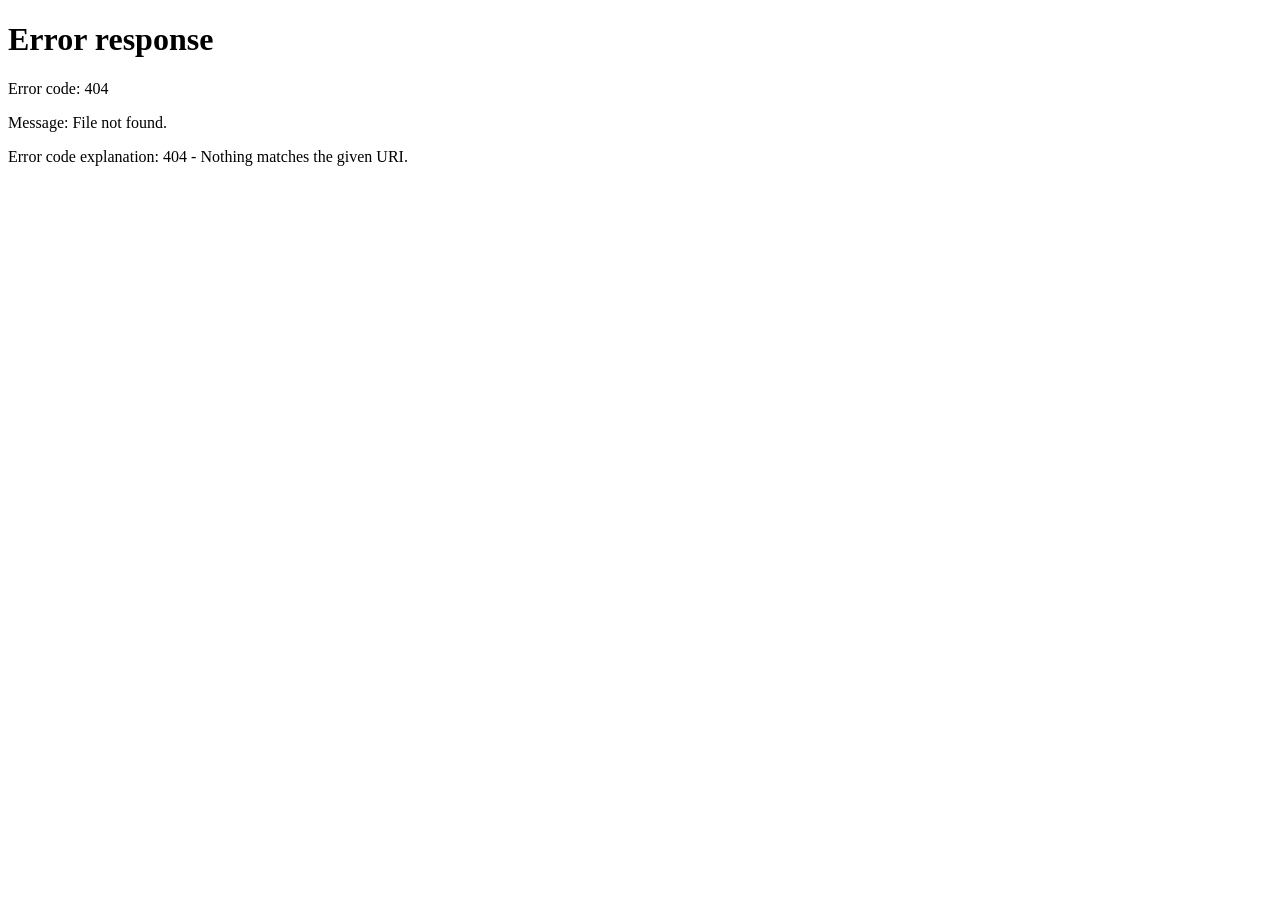
==== index.html @ bde233c5 "Add files via upload" ====
<!doctype html>
<html lang="zh-CN">
  <head>
    <meta charset="UTF-8" />
    <meta http-equiv="refresh" content="0; url=./outputs/landing.html" />
    <meta name="viewport" content="width=device-width, initial-scale=1.0" />
    <title>溯光</title>
  </head>
  <body>
    <p>正在跳转到最新版本，请稍候。</p>
    <p><a href="./outputs/landing.html">如果没有自动跳转，请点这里</a></p>
  </body>
</html>
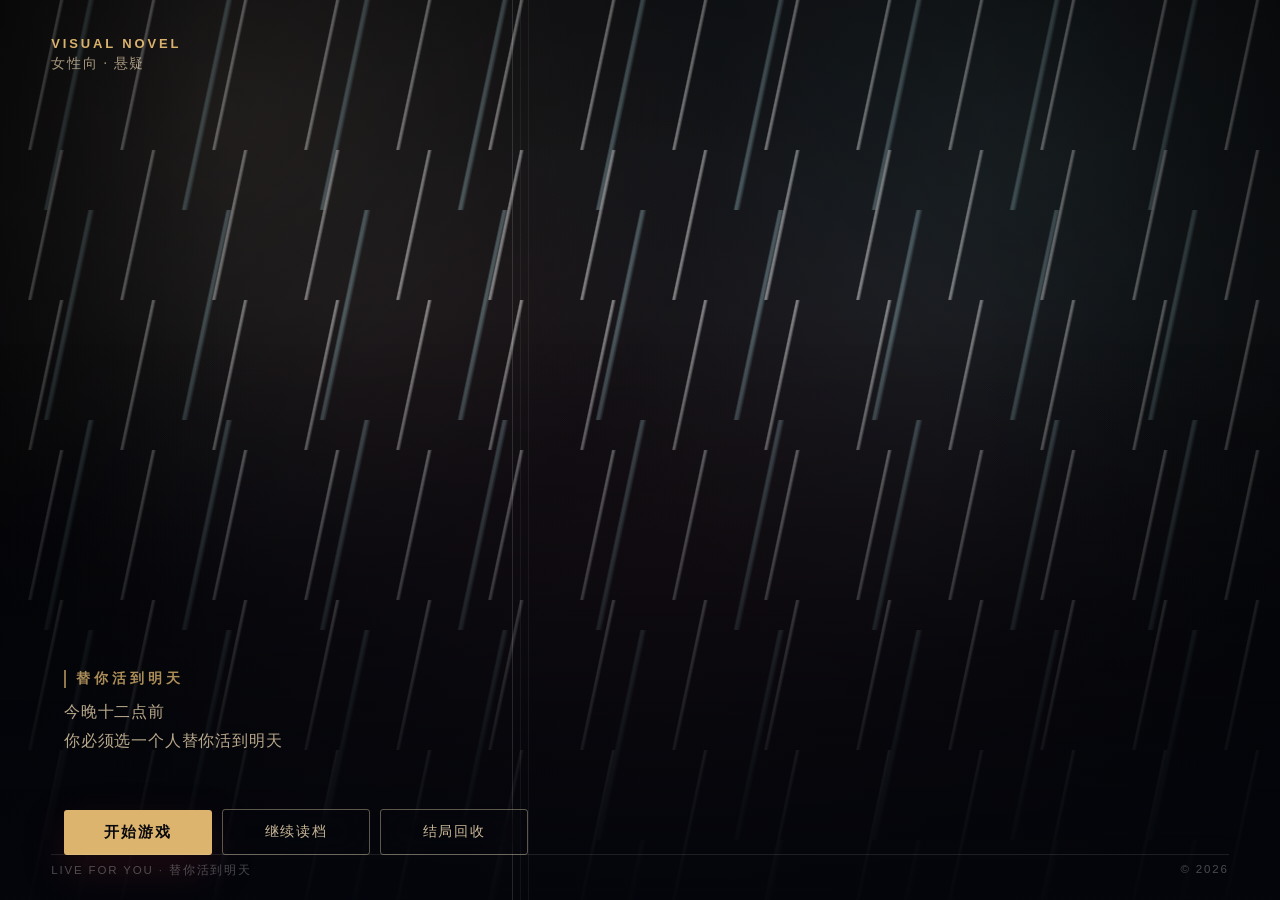
==== commit 171b6abe: "Add files via upload" ====
--- a/index.html
+++ b/index.html
@@ -2,12 +2,127 @@
 <html lang="zh-CN">
   <head>
     <meta charset="UTF-8" />
-    <meta http-equiv="refresh" content="0; url=./outputs/landing.html" />
     <meta name="viewport" content="width=device-width, initial-scale=1.0" />
-    <title>溯光</title>
+    <title>替你活到明天 | 分支文游 MVP</title>
+    <link rel="stylesheet" href="./styles.css?v=20260623-cover1" />
   </head>
   <body>
-    <p>正在跳转到最新版本，请稍候。</p>
-    <p><a href="./outputs/landing.html">如果没有自动跳转，请点这里</a></p>
+    <main class="game-shell is-title" data-scene="home" data-effect="rain" data-cast="none">
+      <section class="stage" aria-label="替你活到明天 玩家画面">
+        <div class="scene-layer scene-bg" aria-hidden="true"></div>
+        <div class="scene-layer scene-soft-focus" aria-hidden="true"></div>
+        <div class="scene-layer rain-layer" aria-hidden="true"></div>
+        <div class="scene-layer vhs-layer" aria-hidden="true"></div>
+        <div class="scene-layer flash-layer" aria-hidden="true"></div>
+        <div class="scene-layer vignette" aria-hidden="true"></div>
+
+        <nav class="top-menu" aria-label="游戏功能">
+          <button class="menu-trigger" id="menuBtn" type="button" aria-label="菜单" title="菜单">☰</button>
+          <div class="menu-popover" id="menuPopover" aria-label="菜单项">
+            <button id="homeBtn" type="button">回标题</button>
+            <button id="backBtn" type="button">回看上一幕</button>
+            <button id="saveBtn" type="button">存档</button>
+            <button id="loadBtn" type="button">读档</button>
+            <button id="galleryBtn" type="button">结局图鉴</button>
+            <button id="soundBtn" type="button">背景音乐</button>
+          </div>
+        </nav>
+
+        <div class="chapter-tag" id="chapterPill">第一章 · 23:12</div>
+
+        <div class="title-screen is-visible" id="titleScreen">
+          <!-- 封面图层 -->
+          <div class="ts-cover"></div>
+          <!-- 左侧装饰色块 -->
+          <div class="ts-slab ts-slab-left"></div>
+          <!-- 底部渐变遮罩 -->
+          <div class="ts-gradient"></div>
+          <!-- 装饰竖线组 -->
+          <div class="ts-lines">
+            <span></span><span></span><span></span>
+          </div>
+          <!-- 左上角标签 -->
+          <div class="ts-badge">
+            <span class="ts-badge-en">VISUAL NOVEL</span>
+            <span class="ts-badge-zh">女性向 · 悬疑</span>
+          </div>
+          <!-- 标题区（右下） -->
+          <div class="ts-title-block">
+            <div class="ts-title-sub">替你活到明天</div>
+            <h1 class="ts-title-main">替你<br>活到<br>明天</h1>
+            <p class="ts-tagline">今晚十二点前<br>你必须选一个人替你活到明天</p>
+          </div>
+          <!-- 操作按钮 -->
+          <div class="ts-actions">
+            <button class="primary-action" id="startBtn" type="button">开始游戏</button>
+            <button class="secondary-action" id="continueBtn" type="button">继续读档</button>
+            <button class="secondary-action" id="titleGalleryBtn" type="button">结局回收</button>
+          </div>
+          <!-- 底部装饰条 -->
+          <div class="ts-footer">
+            <span>LIVE FOR YOU · 替你活到明天</span>
+            <span>© 2026</span>
+          </div>
+        </div>
+
+        <aside class="story-prop" id="mediaCard" aria-live="polite">
+          <div class="prop-device" id="mediaDevice">
+            <div class="media-topline" id="mediaTopline">23:17</div>
+            <div class="media-body" id="mediaBody"></div>
+          </div>
+        </aside>
+
+        <section class="choice-dock" id="choiceDock" aria-label="选择">
+          <div class="choice-list" id="choiceList"></div>
+        </section>
+
+        <section class="text-dock" id="dialoguePanel" aria-live="polite">
+          <div class="speaker-row">
+            <span class="speaker" id="speakerName">旁白</span>
+            <span class="node-count" id="nodeCount">01</span>
+          </div>
+          <p class="dialogue-text" id="dialogueText"></p>
+          <span class="continue-hint" id="continueHint">点击屏幕继续</span>
+        </section>
+
+        <div class="toast" id="toast" role="status" aria-live="polite"></div>
+      </section>
+    </main>
+
+    <dialog class="modal" id="saveModal">
+      <form method="dialog" class="modal-inner">
+        <header class="modal-header">
+          <div>
+            <p class="modal-kicker">Archive</p>
+            <h2 id="modalTitle">存档</h2>
+          </div>
+          <button class="modal-close" value="close" aria-label="关闭" title="关闭">×</button>
+        </header>
+        <div class="slot-grid" id="slotGrid"></div>
+      </form>
+    </dialog>
+
+    <dialog class="modal" id="galleryModal">
+      <form method="dialog" class="modal-inner gallery-inner">
+        <header class="modal-header">
+          <div>
+            <p class="modal-kicker">Endings</p>
+            <h2>结局图鉴</h2>
+            <p class="modal-subtitle">点击已解锁结局，查看完整释义和回收条件。</p>
+          </div>
+          <button class="modal-close" value="close" aria-label="关闭" title="关闭">×</button>
+        </header>
+        <div class="gallery-layout">
+          <div class="ending-grid" id="endingGrid"></div>
+          <article class="ending-detail" id="endingDetail">
+            <p class="detail-kicker">未选择结局</p>
+            <h3>先点一张已解锁卡片</h3>
+            <p>这里会显示结局含义、关键选择和角色后续。</p>
+          </article>
+        </div>
+      </form>
+    </dialog>
+
+    <script src="./game.js?v=20260623-bgm2"></script>
   </body>
 </html>
--- a/styles.css
+++ b/styles.css
@@ -0,0 +1,1467 @@
+:root {
+  color-scheme: dark;
+  --ink: #f8eddc;
+  --soft-ink: rgba(248, 237, 220, 0.76);
+  --dim-ink: rgba(248, 237, 220, 0.55);
+  --amber: #efc477;
+  --amber-deep: #a56b34;
+  --wine: #5f2531;
+  --cyan: #8cced0;
+  --line: rgba(255, 234, 198, 0.34);
+  --shadow: 0 26px 80px rgba(0, 0, 0, 0.5);
+  font-family: "PingFang SC", "Microsoft YaHei", "Noto Serif SC", system-ui, sans-serif;
+}
+
+* {
+  box-sizing: border-box;
+}
+
+html,
+body {
+  width: 100%;
+  min-height: 100%;
+  margin: 0;
+  background: #09090c;
+  color: var(--ink);
+}
+
+button {
+  color: inherit;
+  font: inherit;
+}
+
+.game-shell {
+  min-height: 100vh;
+  background: #09090c;
+  overflow: hidden;
+}
+
+.game-shell.can-advance .stage {
+  cursor: pointer;
+}
+
+.stage {
+  position: relative;
+  width: 100vw;
+  min-height: 100vh;
+  overflow: hidden;
+  isolation: isolate;
+  background: #0d0d11;
+}
+
+.scene-layer {
+  position: absolute;
+  inset: 0;
+  pointer-events: none;
+}
+
+.scene-bg {
+  z-index: 0;
+  background-image: var(--scene-image, url("./assets/scene-home.svg"));
+  background-size: cover;
+  background-position: center;
+  transform: scale(1.018);
+  transition:
+    background-image 450ms ease,
+    filter 450ms ease,
+    transform 1200ms ease;
+}
+
+.game-shell[data-scene="home"] .scene-bg {
+  --scene-image: url("./assets/scene-home.svg");
+}
+
+.game-shell[data-scene="living"] .scene-bg {
+  --scene-image: url("./assets/scene-living.svg");
+}
+
+.game-shell[data-scene="bathroom"] .scene-bg {
+  --scene-image: url("./assets/scene-bathroom.svg");
+}
+
+.game-shell[data-scene="taxi"] .scene-bg {
+  --scene-image: url("./assets/scene-taxi.svg");
+}
+
+.game-shell[data-scene="studio"] .scene-bg {
+  --scene-image: url("./assets/scene-studio.svg");
+}
+
+.game-shell[data-scene="memory"] .scene-bg,
+.game-shell[data-scene="rooftop"] .scene-bg {
+  --scene-image: url("./assets/scene-rooftop.svg");
+}
+
+.game-shell[data-scene="videoRoom"] .scene-bg {
+  --scene-image: url("./assets/scene-video.svg");
+}
+
+.game-shell[data-scene="source"] .scene-bg {
+  --scene-image: url("./assets/scene-source.svg");
+}
+
+.game-shell[data-scene="dawn"] .scene-bg {
+  --scene-image: url("./assets/scene-dawn.svg");
+}
+
+.scene-soft-focus {
+  z-index: 1;
+  opacity: 0.74;
+  mix-blend-mode: screen;
+  background:
+    radial-gradient(circle at 18% 12%, rgba(255, 224, 177, 0.16), transparent 30rem),
+    radial-gradient(circle at 82% 18%, rgba(140, 206, 208, 0.16), transparent 34rem),
+    radial-gradient(circle at 52% 80%, rgba(134, 47, 61, 0.2), transparent 38rem);
+  animation: slow-breathe 9s ease-in-out infinite;
+}
+
+.vignette {
+  z-index: 6;
+  background:
+    linear-gradient(to bottom, rgba(0, 0, 0, 0.12), transparent 34%, rgba(2, 2, 5, 0.78)),
+    linear-gradient(to right, rgba(0, 0, 0, 0.38), transparent 18%, transparent 76%, rgba(0, 0, 0, 0.28)),
+    radial-gradient(circle at center, transparent 36%, rgba(0, 0, 0, 0.42));
+}
+
+.rain-layer {
+  z-index: 3;
+  opacity: 0;
+  background-image:
+    linear-gradient(102deg, transparent 0 48%, rgba(255, 255, 255, 0.75) 49% 50%, transparent 52% 100%),
+    linear-gradient(102deg, transparent 0 48%, rgba(184, 228, 236, 0.55) 49% 50%, transparent 52% 100%);
+  background-size: 92px 150px, 138px 210px;
+  animation: rain-fall 0.72s linear infinite;
+}
+
+.game-shell[data-effect="rain"] .rain-layer,
+.game-shell[data-effect="message"] .rain-layer,
+.game-shell[data-effect="horror"] .rain-layer,
+.game-shell[data-effect="ending"] .rain-layer {
+  opacity: 0.58;
+}
+
+.vhs-layer {
+  z-index: 4;
+  opacity: 0;
+  background:
+    repeating-linear-gradient(to bottom, rgba(255, 255, 255, 0.08) 0 1px, transparent 1px 6px),
+    linear-gradient(90deg, transparent, rgba(140, 206, 208, 0.08), transparent);
+  mix-blend-mode: screen;
+  animation: vhs-shift 1.2s steps(2) infinite;
+}
+
+.game-shell[data-effect="video"] .vhs-layer,
+.game-shell[data-effect="horror"] .vhs-layer {
+  opacity: 0.33;
+}
+
+.flash-layer {
+  z-index: 5;
+  opacity: 0;
+  background: rgba(255, 247, 228, 0.8);
+}
+
+.game-shell[data-effect="memory"] .flash-layer {
+  animation: white-flash 2.8s ease-in-out infinite;
+}
+
+.top-menu {
+  position: absolute;
+  z-index: 20;
+  top: 14px;
+  right: 16px;
+  display: grid;
+  justify-items: end;
+}
+
+.menu-trigger {
+  position: relative;
+  width: 44px;
+  height: 44px;
+  display: grid;
+  place-items: center;
+  border: 1px solid rgba(255, 232, 190, 0.36);
+  border-radius: 999px;
+  background: rgba(15, 13, 16, 0.58);
+  color: rgba(255, 240, 220, 0.92);
+  font-size: 22px;
+  box-shadow: 0 12px 32px rgba(0, 0, 0, 0.28);
+  backdrop-filter: blur(16px);
+  cursor: pointer;
+  transition: transform 150ms ease, background 150ms ease, border-color 150ms ease;
+}
+
+.menu-trigger:hover {
+  transform: translateY(-2px);
+  border-color: rgba(255, 230, 185, 0.68);
+  background: rgba(35, 25, 27, 0.7);
+}
+
+.menu-popover {
+  position: absolute;
+  top: 52px;
+  right: 0;
+  width: 168px;
+  display: none;
+  padding: 8px;
+  border: 1px solid rgba(255, 232, 190, 0.28);
+  border-radius: 8px;
+  background: rgba(15, 13, 16, 0.84);
+  box-shadow: var(--shadow);
+  backdrop-filter: blur(18px);
+}
+
+.menu-popover.is-open {
+  display: grid;
+  gap: 4px;
+}
+
+.menu-popover button {
+  min-height: 34px;
+  border: 0;
+  border-radius: 8px;
+  background: transparent;
+  color: rgba(255, 240, 220, 0.88);
+  text-align: left;
+  padding: 0 10px;
+  cursor: pointer;
+}
+
+#soundBtn.is-muted {
+  color: rgba(255, 240, 220, 0.4);
+  text-decoration: line-through;
+}
+
+.menu-popover button:hover {
+  background: rgba(255, 232, 190, 0.12);
+}
+
+.menu-trigger[aria-expanded="true"] {
+  border-color: rgba(255, 230, 185, 0.72);
+  background: rgba(35, 25, 27, 0.76);
+}
+
+.chapter-tag {
+  position: absolute;
+  z-index: 18;
+  top: 20px;
+  left: 22px;
+  min-width: 148px;
+  padding: 10px 18px;
+  border: 1px solid rgba(255, 229, 184, 0.34);
+  border-radius: 999px;
+  background: linear-gradient(90deg, rgba(31, 24, 26, 0.62), rgba(31, 24, 26, 0.26));
+  color: rgba(255, 235, 201, 0.9);
+  text-shadow: 0 2px 8px rgba(0, 0, 0, 0.6);
+  backdrop-filter: blur(12px);
+}
+
+/* ═══════════════════════════════════════════════════════
+   TITLE SCREEN — Persona-style cover design
+═══════════════════════════════════════════════════════ */
+.title-screen {
+  position: absolute;
+  z-index: 30;
+  inset: 0;
+  display: none;
+  overflow: hidden;
+  font-family: "Songti SC", "STSong", "Noto Serif SC", serif;
+}
+
+.title-screen.is-visible {
+  display: block;
+}
+
+/* 封面图 */
+.ts-cover {
+  position: absolute;
+  inset: 0;
+  background: url("./assets/images/cover.png") center/cover no-repeat;
+}
+
+/* 左侧深色色块 — 已移除 */
+.ts-slab-left {
+  display: none;
+}
+
+/* 底部渐变 */
+.ts-gradient {
+  position: absolute;
+  inset: 0;
+  background: linear-gradient(
+    to top,
+    rgba(4, 6, 12, 0.88) 0%,
+    rgba(4, 6, 12, 0.24) 38%,
+    transparent 62%
+  );
+}
+
+/* 装饰竖线 */
+.ts-lines {
+  position: absolute;
+  left: 40%;
+  top: 0;
+  bottom: 0;
+  display: flex;
+  gap: 7px;
+  pointer-events: none;
+}
+
+.ts-lines span {
+  display: block;
+  width: 1px;
+  height: 100%;
+  background: rgba(255, 255, 255, 0.06);
+}
+
+.ts-lines span:first-child {
+  background: rgba(255, 255, 255, 0.13);
+}
+
+/* 左上角类型标签 */
+.ts-badge {
+  position: absolute;
+  top: clamp(22px, 4vh, 42px);
+  left: clamp(28px, 4vw, 56px);
+  display: flex;
+  flex-direction: column;
+  gap: 4px;
+  text-align: left;
+}
+
+.ts-badge-en {
+  font-family: "Helvetica Neue", Arial, sans-serif;
+  font-size: clamp(9px, 1.1vw, 13px);
+  font-weight: 700;
+  letter-spacing: 0.22em;
+  color: rgba(239, 196, 119, 0.9);
+  text-transform: uppercase;
+}
+
+.ts-badge-zh {
+  font-size: clamp(10px, 1.2vw, 14px);
+  color: rgba(255, 232, 190, 0.62);
+  letter-spacing: 0.12em;
+}
+
+/* 标题区 — 左下角，不挡人物 */
+.ts-title-block {
+  position: absolute;
+  left: clamp(28px, 5vw, 72px);
+  bottom: clamp(90px, 16vh, 160px);
+  max-width: 34%;
+  text-align: left;
+}
+
+.ts-title-sub {
+  margin-bottom: 10px;
+  font-family: "Helvetica Neue", Arial, sans-serif;
+  font-size: clamp(10px, 1.1vw, 14px);
+  font-weight: 700;
+  letter-spacing: 0.28em;
+  color: rgba(239, 196, 119, 0.72);
+  text-transform: uppercase;
+  border-left: 2px solid rgba(239, 196, 119, 0.6);
+  padding-left: 10px;
+}
+
+.ts-title-main {
+  display: none;
+}
+
+.ts-tagline {
+  margin: 0;
+  font-size: clamp(12px, 1.3vw, 16px);
+  line-height: 1.8;
+  color: rgba(255, 232, 190, 0.72);
+  letter-spacing: 0.05em;
+}
+
+/* 按钮区 — 左下角 */
+.ts-actions {
+  position: absolute;
+  left: clamp(28px, 5vw, 72px);
+  bottom: clamp(24px, 5vh, 52px);
+  display: flex;
+  flex-direction: row;
+  gap: 10px;
+  align-items: flex-end;
+}
+
+/* 底部装饰条 */
+.ts-footer {
+  position: absolute;
+  bottom: clamp(14px, 2.5vh, 26px);
+  left: clamp(28px, 4vw, 62px);
+  right: clamp(28px, 4vw, 62px);
+  display: flex;
+  justify-content: space-between;
+  font-family: "Helvetica Neue", Arial, sans-serif;
+  font-size: clamp(9px, 0.9vw, 12px);
+  letter-spacing: 0.16em;
+  color: rgba(255, 255, 255, 0.28);
+  border-top: 1px solid rgba(255, 255, 255, 0.1);
+  padding-top: 8px;
+  pointer-events: none;
+}
+
+/* 按钮样式覆盖 — title screen 内竖排左对齐 */
+.ts-actions .primary-action {
+  min-width: 148px;
+  padding: 13px 28px;
+  border-radius: 3px;
+  font-size: 15px;
+  letter-spacing: 0.12em;
+  background: rgba(239, 196, 119, 0.92);
+  color: #0a0a0e;
+  border: none;
+  cursor: pointer;
+  font-family: "Songti SC", "STSong", "Noto Serif SC", serif;
+  font-weight: 700;
+  transition: background 180ms;
+}
+
+.ts-actions .primary-action:hover {
+  background: #efc477;
+}
+
+.ts-actions .secondary-action {
+  min-width: 148px;
+  padding: 11px 28px;
+  border-radius: 3px;
+  font-size: 14px;
+  letter-spacing: 0.12em;
+  background: transparent;
+  color: rgba(255, 232, 190, 0.78);
+  border: 1px solid rgba(255, 232, 190, 0.36);
+  cursor: pointer;
+  font-family: "Songti SC", "STSong", "Noto Serif SC", serif;
+  transition: border-color 180ms, color 180ms;
+}
+
+.ts-actions .secondary-action:hover {
+  border-color: rgba(239, 196, 119, 0.72);
+  color: rgba(239, 196, 119, 0.92);
+}
+
+
+.secondary-action {
+  min-width: 132px;
+  min-height: 46px;
+  border-radius: 999px;
+  padding: 0 24px;
+  cursor: pointer;
+  transition: transform 150ms ease, filter 150ms ease, border-color 150ms ease;
+}
+
+.primary-action {
+  border: 1px solid rgba(255, 247, 225, 0.8);
+  background:
+    linear-gradient(135deg, rgba(255, 232, 179, 0.98), rgba(196, 94, 72, 0.96));
+  color: #351b17;
+  font-weight: 900;
+  box-shadow: 0 16px 38px rgba(78, 23, 28, 0.36);
+}
+
+.secondary-action {
+  border: 1px solid rgba(255, 232, 190, 0.38);
+  background: rgba(22, 18, 21, 0.55);
+  color: var(--ink);
+  backdrop-filter: blur(16px);
+}
+
+.primary-action:hover,
+.secondary-action:hover {
+  transform: translateY(-2px);
+  filter: brightness(1.06);
+}
+
+.cast {
+  position: absolute;
+  z-index: 9;
+  inset: 0;
+  display: none !important;
+  visibility: hidden !important;
+  pointer-events: none;
+}
+
+.sprite {
+  position: absolute;
+  bottom: 122px;
+  width: min(30vw, 320px);
+  aspect-ratio: 0.64;
+  opacity: 0;
+  transform: translateY(18px);
+  filter: drop-shadow(0 22px 36px rgba(0, 0, 0, 0.42));
+  transition: opacity 450ms ease, transform 600ms ease, filter 450ms ease;
+}
+
+.cast,
+.sprite,
+.sprite::before,
+.sprite::after {
+  display: none !important;
+  visibility: hidden !important;
+  opacity: 0 !important;
+}
+
+.sprite::before {
+  content: "";
+  position: absolute;
+  inset: 0;
+  border-radius: 45% 45% 34% 34%;
+  background:
+    radial-gradient(circle at 50% 15%, var(--skin, #e8c5aa) 0 13%, transparent 13.5%),
+    linear-gradient(var(--hair, #24202a) 0 23%, transparent 23%),
+    linear-gradient(140deg, var(--coat1, #314352), var(--coat2, #141c25));
+  clip-path: polygon(24% 0, 76% 0, 84% 30%, 92% 100%, 8% 100%, 16% 30%);
+  opacity: 0.95;
+}
+
+.sprite::after {
+  content: "";
+  position: absolute;
+  left: 28%;
+  top: 8%;
+  width: 44%;
+  height: 20%;
+  border-radius: 52% 52% 46% 46%;
+  background: var(--hair, #24202a);
+  box-shadow: 0 24px 0 -8px var(--skin, #e8c5aa);
+}
+
+.sprite-shen {
+  left: 6vw;
+  --hair: #302331;
+  --coat1: #2d4150;
+  --coat2: #111923;
+  --skin: #edc8ad;
+}
+
+.sprite-zhou {
+  right: 8vw;
+  --hair: #1e1d23;
+  --coat1: #40374a;
+  --coat2: #181720;
+  --skin: #e1bea5;
+}
+
+.sprite-bai {
+  right: 8vw;
+  --hair: #d3d1ca;
+  --coat1: #5a3f49;
+  --coat2: #211821;
+  --skin: #dfbda7;
+}
+
+.sprite-lu {
+  right: 13vw;
+  --hair: #31262d;
+  --coat1: #e8c96f;
+  --coat2: #875b44;
+  --skin: #f0cdb5;
+  filter: drop-shadow(0 0 28px rgba(255, 221, 151, 0.44)) drop-shadow(0 22px 36px rgba(0, 0, 0, 0.38));
+}
+
+.game-shell[data-cast~="shen"] .sprite-shen,
+.game-shell[data-cast~="zhou"] .sprite-zhou,
+.game-shell[data-cast~="bai"] .sprite-bai,
+.game-shell[data-cast~="lu"] .sprite-lu {
+  opacity: 0.96;
+  transform: translateY(0);
+}
+
+.game-shell[data-cast~="shen"][data-cast~="zhou"] .sprite-shen,
+.game-shell[data-cast~="shen"][data-cast~="bai"] .sprite-shen,
+.game-shell[data-cast~="shen"][data-cast~="lu"] .sprite-shen {
+  left: 4vw;
+}
+
+.story-prop {
+  position: absolute;
+  z-index: 16;
+  right: clamp(24px, 7vw, 92px);
+  top: clamp(76px, 12vh, 128px);
+  width: min(360px, 34vw);
+  display: none;
+  pointer-events: none;
+  filter: drop-shadow(0 24px 46px rgba(0, 0, 0, 0.42));
+}
+
+.story-prop.is-visible {
+  display: block;
+  animation: media-in 320ms ease;
+}
+
+.prop-device {
+  position: relative;
+  min-height: 190px;
+  overflow: hidden;
+  transform: rotate(1deg);
+}
+
+.media-topline {
+  position: relative;
+  z-index: 2;
+  color: rgba(255, 239, 210, 0.9);
+  font-weight: 900;
+  margin-bottom: 10px;
+  font-size: 13px;
+  letter-spacing: 0;
+}
+
+.media-body {
+  position: relative;
+  z-index: 2;
+  color: rgba(255, 244, 222, 0.92);
+  line-height: 1.58;
+  font-size: 14px;
+}
+
+.media-body p {
+  margin: 0;
+}
+
+.media-body small {
+  display: inline-block;
+  margin-top: 12px;
+  color: rgba(140, 206, 208, 0.92);
+}
+
+.prop-device-phone {
+  width: min(260px, 28vw);
+  min-height: 360px;
+  margin-left: auto;
+  padding: 28px 18px 24px;
+  border: 1px solid rgba(255, 238, 214, 0.36);
+  border-radius: 30px;
+  background:
+    linear-gradient(160deg, rgba(30, 35, 42, 0.96), rgba(8, 10, 14, 0.98)),
+    #11161c;
+  box-shadow: inset 0 0 0 5px rgba(255, 255, 255, 0.04);
+}
+
+.phone-speaker {
+  width: 58px;
+  height: 5px;
+  margin: 0 auto 26px;
+  border-radius: 999px;
+  background: rgba(255, 255, 255, 0.22);
+}
+
+.message-bubble {
+  padding: 15px 16px;
+  border-radius: 18px 18px 18px 6px;
+  background: rgba(230, 241, 242, 0.94);
+  color: #17282d;
+  box-shadow: 0 14px 28px rgba(0, 0, 0, 0.2);
+}
+
+.message-bubble .media-body,
+.message-bubble p,
+.prop-device-phone .media-body small {
+  color: #17282d;
+}
+
+.phone-home {
+  position: absolute;
+  left: 50%;
+  bottom: 12px;
+  width: 54px;
+  height: 4px;
+  border-radius: 999px;
+  transform: translateX(-50%);
+  background: rgba(255, 255, 255, 0.18);
+}
+
+.prop-device-note,
+.prop-device-evidence,
+.prop-device-room,
+.prop-device-record,
+.prop-device-mirror {
+  padding: 24px 26px;
+  border-radius: 8px;
+  background:
+    linear-gradient(150deg, rgba(44, 36, 32, 0.9), rgba(20, 18, 20, 0.88)),
+    rgba(22, 18, 22, 0.76);
+  border: 1px solid rgba(255, 232, 190, 0.28);
+  backdrop-filter: blur(12px);
+}
+
+.evidence-paper {
+  position: relative;
+  padding: 18px 18px 20px;
+  min-height: 132px;
+  border-radius: 4px;
+  background: linear-gradient(145deg, rgba(255, 245, 224, 0.95), rgba(214, 197, 170, 0.9));
+  color: #35251f;
+  transform: rotate(-1.2deg);
+}
+
+.evidence-paper::before {
+  content: "";
+  position: absolute;
+  width: 52px;
+  height: 16px;
+  top: -8px;
+  left: 24px;
+  background: rgba(189, 160, 118, 0.62);
+  transform: rotate(-5deg);
+}
+
+.evidence-paper p,
+.evidence-paper small {
+  color: #35251f;
+}
+
+.prop-device-photo {
+  padding: 16px 16px 44px;
+  border-radius: 5px;
+  background: linear-gradient(145deg, #f5ead6, #d8c4a1);
+  color: #2d211c;
+  transform: rotate(-2deg);
+}
+
+.photo-paper {
+  min-height: 170px;
+  padding: 20px;
+  display: grid;
+  align-content: end;
+  background:
+    linear-gradient(to top, rgba(24, 20, 20, 0.7), transparent 62%),
+    var(--scene-image);
+  background-size: cover;
+  background-position: center;
+  border: 1px solid rgba(81, 59, 48, 0.24);
+  color: #fff2df;
+}
+
+.photo-paper small,
+.photo-paper p {
+  color: #fff2df;
+}
+
+.prop-device-video,
+.prop-device-screen {
+  padding: 18px;
+  border-radius: 8px;
+  border: 1px solid rgba(140, 206, 208, 0.34);
+  background:
+    repeating-linear-gradient(to bottom, rgba(255, 255, 255, 0.05) 0 1px, transparent 1px 6px),
+    rgba(6, 11, 15, 0.86);
+}
+
+.video-frame,
+.screen-lines {
+  min-height: 176px;
+  padding: 20px;
+  display: grid;
+  align-content: end;
+  border: 1px solid rgba(140, 206, 208, 0.2);
+  background:
+    linear-gradient(to top, rgba(2, 6, 10, 0.76), rgba(2, 6, 10, 0.12)),
+    var(--scene-image);
+  background-size: cover;
+  background-position: center;
+}
+
+.video-frame span {
+  position: absolute;
+  top: 18px;
+  left: 18px;
+  width: 8px;
+  height: 8px;
+  border-radius: 999px;
+  background: #d74c56;
+  box-shadow: 0 0 18px rgba(215, 76, 86, 0.8);
+}
+
+.video-progress {
+  height: 3px;
+  margin-top: 12px;
+  border-radius: 999px;
+  background: linear-gradient(90deg, rgba(239, 196, 119, 0.9) 44%, rgba(255, 255, 255, 0.18) 44%);
+}
+
+.choice-dock {
+  position: absolute;
+  z-index: 21;
+  left: 50%;
+  bottom: clamp(174px, 25vh, 244px);
+  width: min(720px, calc(100vw - 44px));
+  transform: translateX(-50%);
+}
+
+.choice-list {
+  display: grid;
+  gap: 10px;
+}
+
+.choice-button {
+  position: relative;
+  min-height: 48px;
+  border: 1px solid rgba(255, 229, 184, 0.38);
+  border-radius: 999px;
+  padding: 11px 22px 12px 96px;
+  background:
+    linear-gradient(90deg, rgba(22, 17, 19, 0.72), rgba(22, 17, 19, 0.4)),
+    rgba(16, 15, 18, 0.62);
+  color: rgba(255, 241, 220, 0.94);
+  text-align: left;
+  cursor: pointer;
+  box-shadow: 0 12px 32px rgba(0, 0, 0, 0.3);
+  backdrop-filter: blur(14px);
+  transition: transform 150ms ease, border-color 150ms ease, background 150ms ease;
+}
+
+.choice-button span {
+  position: absolute;
+  left: 16px;
+  top: 50%;
+  transform: translateY(-50%);
+  min-width: 62px;
+  color: #f5c979;
+  font-size: 13px;
+  font-weight: 900;
+}
+
+.choice-button::after {
+  content: "";
+  position: absolute;
+  inset: 4px;
+  border-radius: inherit;
+  border: 1px solid rgba(255, 255, 255, 0.08);
+  pointer-events: none;
+}
+
+.choice-button:hover {
+  transform: translateY(-2px);
+  border-color: rgba(255, 228, 177, 0.78);
+  background:
+    linear-gradient(90deg, rgba(88, 42, 45, 0.76), rgba(24, 21, 24, 0.52)),
+    rgba(16, 15, 18, 0.7);
+}
+
+.choice-button.is-continue {
+  display: none;
+}
+
+.text-dock {
+  position: absolute;
+  z-index: 20;
+  left: 0;
+  right: 0;
+  bottom: 0;
+  min-height: clamp(142px, 22vh, 198px);
+  padding: 20px clamp(22px, 8vw, 104px) 24px;
+  background:
+    linear-gradient(to top, rgba(5, 5, 8, 0.92), rgba(8, 8, 12, 0.68) 58%, transparent),
+    linear-gradient(90deg, rgba(95, 37, 49, 0.28), transparent 28%, transparent 78%, rgba(151, 89, 45, 0.18));
+  text-shadow: 0 2px 9px rgba(0, 0, 0, 0.8);
+  transition: opacity 220ms ease, transform 220ms ease;
+}
+
+.text-dock::before,
+.text-dock::after {
+  content: "";
+  position: absolute;
+  bottom: 18px;
+  width: 170px;
+  height: 70px;
+  opacity: 0.38;
+  background:
+    radial-gradient(ellipse at center, transparent 42%, rgba(239, 196, 119, 0.4) 43% 45%, transparent 46%),
+    linear-gradient(135deg, transparent 48%, rgba(239, 196, 119, 0.55) 49% 50%, transparent 51%);
+  pointer-events: none;
+}
+
+.text-dock::before {
+  left: 12px;
+}
+
+.text-dock::after {
+  right: 12px;
+  transform: scaleX(-1);
+}
+
+.game-shell.is-title .top-menu,
+.game-shell.is-title .chapter-tag,
+.game-shell.is-title .story-prop,
+.game-shell.is-title .choice-dock,
+.game-shell.is-title .text-dock {
+  opacity: 0;
+  transform: translateY(32px);
+  pointer-events: none;
+}
+
+.speaker-row {
+  position: relative;
+  z-index: 1;
+  display: flex;
+  align-items: center;
+  justify-content: space-between;
+  gap: 16px;
+  margin-bottom: 8px;
+}
+
+.speaker {
+  display: inline-flex;
+  align-items: center;
+  min-height: 30px;
+  padding: 0 16px;
+  border: 1px solid rgba(255, 226, 176, 0.36);
+  border-radius: 999px;
+  background: rgba(35, 22, 24, 0.46);
+  color: #ffe3ad;
+  font-weight: 900;
+  backdrop-filter: blur(10px);
+}
+
+.node-count {
+  color: rgba(255, 236, 207, 0.62);
+  font-size: 13px;
+}
+
+.dialogue-text {
+  position: relative;
+  z-index: 1;
+  min-height: 76px;
+  max-width: 1120px;
+  margin: 0 auto;
+  color: rgba(255, 239, 216, 0.95);
+  font-size: clamp(18px, 2vw, 24px);
+  line-height: 1.78;
+}
+
+.continue-hint {
+  position: absolute;
+  right: clamp(24px, 8vw, 104px);
+  bottom: 18px;
+  z-index: 1;
+  color: rgba(255, 226, 176, 0.72);
+  font-size: 13px;
+  opacity: 0;
+  transform: translateY(4px);
+  pointer-events: none;
+  transition: opacity 180ms ease, transform 180ms ease;
+}
+
+.continue-hint::after {
+  content: "";
+  display: inline-block;
+  width: 7px;
+  height: 7px;
+  margin-left: 7px;
+  border-right: 1px solid currentColor;
+  border-bottom: 1px solid currentColor;
+  transform: rotate(45deg) translateY(-2px);
+  animation: hint-drop 1.2s ease-in-out infinite;
+}
+
+.continue-hint.is-visible {
+  opacity: 1;
+  transform: translateY(0);
+}
+
+.toast {
+  position: absolute;
+  z-index: 60;
+  left: 50%;
+  bottom: clamp(210px, 28vh, 280px);
+  max-width: min(470px, calc(100vw - 40px));
+  padding: 12px 18px;
+  border: 1px solid rgba(255, 232, 190, 0.38);
+  border-radius: 999px;
+  background: rgba(20, 16, 18, 0.82);
+  color: var(--ink);
+  box-shadow: var(--shadow);
+  opacity: 0;
+  transform: translate(-50%, 16px);
+  pointer-events: none;
+  transition: opacity 220ms ease, transform 220ms ease;
+  backdrop-filter: blur(16px);
+}
+
+.toast.is-visible {
+  opacity: 1;
+  transform: translate(-50%, 0);
+}
+
+.modal {
+  width: min(880px, calc(100vw - 32px));
+  border: 0;
+  padding: 0;
+  background: transparent;
+  color: var(--ink);
+}
+
+#galleryModal {
+  width: min(1080px, calc(100vw - 32px));
+}
+
+.modal::backdrop {
+  background: rgba(0, 0, 0, 0.64);
+  backdrop-filter: blur(8px);
+}
+
+.modal-inner {
+  border: 1px solid rgba(255, 232, 190, 0.32);
+  border-radius: 22px;
+  padding: 18px;
+  background:
+    radial-gradient(circle at 10% 0, rgba(239, 196, 119, 0.13), transparent 32%),
+    linear-gradient(150deg, rgba(33, 27, 30, 0.96), rgba(11, 12, 16, 0.97));
+  box-shadow: var(--shadow);
+}
+
+.modal-header {
+  display: flex;
+  align-items: center;
+  justify-content: space-between;
+  gap: 16px;
+  margin-bottom: 14px;
+}
+
+.modal-kicker {
+  margin: 0 0 4px;
+  color: #f2c879;
+  font-size: 13px;
+}
+
+.modal-header h2 {
+  margin: 0;
+  font-size: 28px;
+}
+
+.modal-subtitle {
+  margin: 6px 0 0;
+  color: rgba(255, 238, 210, 0.64);
+  font-size: 14px;
+}
+
+.modal-close {
+  width: 38px;
+  height: 38px;
+  border: 1px solid rgba(255, 232, 190, 0.3);
+  border-radius: 999px;
+  background: rgba(255, 255, 255, 0.08);
+  cursor: pointer;
+}
+
+.slot-grid {
+  display: grid;
+  grid-template-columns: repeat(3, minmax(0, 1fr));
+  gap: 12px;
+}
+
+.slot-card {
+  min-height: 156px;
+  border: 1px solid rgba(255, 232, 190, 0.22);
+  border-radius: 16px;
+  background: rgba(255, 255, 255, 0.065);
+  padding: 14px;
+  box-shadow: 0 12px 30px rgba(0, 0, 0, 0.2);
+}
+
+.slot-card {
+  display: grid;
+  align-content: space-between;
+}
+
+.slot-card strong {
+  display: block;
+  margin-bottom: 8px;
+  color: #ffe3a8;
+}
+
+.slot-card span {
+  color: var(--soft-ink);
+  font-size: 13px;
+  line-height: 1.55;
+}
+
+.slot-foot {
+  display: grid;
+  gap: 10px;
+  margin-top: 12px;
+}
+
+.slot-actions {
+  display: flex;
+  gap: 8px;
+}
+
+.slot-actions button {
+  flex: 1;
+  min-height: 34px;
+  border: 1px solid rgba(255, 232, 190, 0.22);
+  border-radius: 999px;
+  background: rgba(255, 255, 255, 0.08);
+  cursor: pointer;
+}
+
+.gallery-inner {
+  width: min(1040px, calc(100vw - 32px));
+}
+
+.gallery-layout {
+  display: grid;
+  grid-template-columns: minmax(0, 1fr) minmax(320px, 0.86fr);
+  gap: 16px;
+  align-items: stretch;
+}
+
+.ending-grid {
+  display: grid;
+  grid-template-columns: repeat(2, minmax(0, 1fr));
+  gap: 12px;
+  max-height: min(64vh, 560px);
+  overflow: auto;
+  padding-right: 2px;
+}
+
+.ending-card {
+  position: relative;
+  min-height: 186px;
+  border: 1px solid rgba(255, 232, 190, 0.24);
+  border-radius: 8px;
+  background: rgba(255, 255, 255, 0.06);
+  color: inherit;
+  padding: 0 0 13px;
+  overflow: hidden;
+  text-align: left;
+  cursor: pointer;
+  box-shadow: 0 12px 30px rgba(0, 0, 0, 0.22);
+  transition: transform 150ms ease, border-color 150ms ease, background 150ms ease, opacity 150ms ease;
+}
+
+.ending-card:hover,
+.ending-card.is-selected {
+  transform: translateY(-2px);
+  border-color: rgba(255, 226, 176, 0.72);
+  background: rgba(255, 255, 255, 0.095);
+}
+
+.ending-card.is-selected {
+  box-shadow: 0 0 0 1px rgba(242, 200, 121, 0.3), 0 18px 42px rgba(0, 0, 0, 0.28);
+}
+
+.ending-thumb {
+  display: block;
+  height: 88px;
+  margin-bottom: 12px;
+  background-position: center;
+  background-size: cover;
+}
+
+.ending-badge {
+  display: inline-flex;
+  margin: 0 12px 8px;
+  padding: 3px 8px;
+  border: 1px solid rgba(255, 226, 176, 0.26);
+  border-radius: 999px;
+  color: rgba(255, 230, 185, 0.82);
+  font-size: 12px;
+}
+
+.ending-card strong {
+  display: block;
+  margin: 0 12px 7px;
+  color: #ffe3a8;
+  line-height: 1.35;
+}
+
+.ending-card > span:last-child {
+  display: block;
+  margin: 0 12px;
+  color: var(--soft-ink);
+  font-size: 13px;
+  line-height: 1.55;
+}
+
+.ending-card.is-locked {
+  opacity: 0.72;
+}
+
+.ending-card.is-locked .ending-thumb {
+  filter: grayscale(1) brightness(0.68);
+}
+
+.ending-detail {
+  min-height: 100%;
+  max-height: min(64vh, 560px);
+  overflow: auto;
+  border: 1px solid rgba(255, 232, 190, 0.24);
+  border-radius: 8px;
+  padding: 18px;
+  background:
+    linear-gradient(180deg, rgba(255, 255, 255, 0.07), rgba(255, 255, 255, 0.035)),
+    rgba(7, 8, 11, 0.36);
+  box-shadow: inset 0 1px 0 rgba(255, 255, 255, 0.06);
+}
+
+.detail-kicker {
+  margin: 0 0 8px;
+  color: #f2c879;
+  font-size: 13px;
+}
+
+.ending-detail h3 {
+  margin: 0;
+  color: #fff0cb;
+  font-size: 24px;
+}
+
+.detail-quote {
+  margin: 12px 0 16px;
+  color: rgba(255, 241, 220, 0.88);
+  line-height: 1.65;
+  font-size: 16px;
+}
+
+.ending-detail dl {
+  display: grid;
+  gap: 14px;
+  margin: 0;
+}
+
+.ending-detail div {
+  padding-top: 12px;
+  border-top: 1px solid rgba(255, 232, 190, 0.16);
+}
+
+.ending-detail dt {
+  margin-bottom: 5px;
+  color: rgba(140, 206, 208, 0.92);
+  font-size: 13px;
+}
+
+.ending-detail dd {
+  margin: 0;
+  color: rgba(255, 239, 216, 0.84);
+  line-height: 1.75;
+  font-size: 14px;
+}
+
+.pulse {
+  animation: dock-pulse 360ms ease;
+}
+
+.shake {
+  animation: shake 400ms ease;
+}
+
+@keyframes slow-breathe {
+  0%,
+  100% {
+    opacity: 0.6;
+    transform: scale(1);
+  }
+  50% {
+    opacity: 0.9;
+    transform: scale(1.04);
+  }
+}
+
+@keyframes rain-fall {
+  from {
+    background-position: 0 -180px, 0 -260px;
+  }
+  to {
+    background-position: 0 0, 0 0;
+  }
+}
+
+@keyframes vhs-shift {
+  0%,
+  100% {
+    transform: translateX(0);
+  }
+  50% {
+    transform: translateX(9px);
+  }
+}
+
+@keyframes white-flash {
+  0%,
+  88%,
+  100% {
+    opacity: 0;
+  }
+  90% {
+    opacity: 0.26;
+  }
+  94% {
+    opacity: 0.08;
+  }
+}
+
+@keyframes media-in {
+  from {
+    opacity: 0;
+    transform: translateY(-10px) scale(0.98);
+  }
+  to {
+    opacity: 1;
+    transform: translateY(0) scale(1);
+  }
+}
+
+@keyframes dock-pulse {
+  0% {
+    transform: translateY(10px);
+    opacity: 0.75;
+  }
+  100% {
+    transform: translateY(0);
+    opacity: 1;
+  }
+}
+
+@keyframes shake {
+  0%,
+  100% {
+    transform: translateX(0);
+  }
+  25% {
+    transform: translateX(-7px);
+  }
+  75% {
+    transform: translateX(7px);
+  }
+}
+
+@keyframes hint-drop {
+  0%,
+  100% {
+    opacity: 0.55;
+    transform: rotate(45deg) translateY(-2px);
+  }
+  50% {
+    opacity: 1;
+    transform: rotate(45deg) translate(3px, 1px);
+  }
+}
+
+@media (max-width: 860px) {
+  .top-menu {
+    top: 10px;
+    right: 10px;
+    transform-origin: top right;
+    transform: scale(0.82);
+  }
+
+  .chapter-tag {
+    top: 14px;
+    left: 12px;
+    max-width: 180px;
+    padding: 8px 12px;
+    font-size: 13px;
+  }
+
+  .story-prop {
+    right: 10px;
+    top: 64px;
+    width: min(240px, calc(100vw - 24px));
+  }
+
+  .prop-device-phone {
+    width: 100%;
+  }
+
+  .sprite {
+    bottom: 264px;
+    width: min(43vw, 208px);
+  }
+
+  .sprite-shen {
+    left: -22px;
+  }
+
+  .sprite-zhou,
+  .sprite-bai,
+  .sprite-lu {
+    right: -22px;
+  }
+
+  .choice-dock {
+    bottom: 250px;
+    width: calc(100vw - 24px);
+  }
+
+  .choice-button {
+    min-height: 44px;
+    padding: 9px 14px 10px 78px;
+    font-size: 14px;
+  }
+
+  .choice-button span {
+    left: 14px;
+    min-width: 52px;
+    font-size: 12px;
+  }
+
+  .text-dock {
+    min-height: 230px;
+    padding: 16px 16px 18px;
+  }
+
+  .dialogue-text {
+    font-size: 16px;
+    line-height: 1.68;
+  }
+
+  .slot-grid,
+  .ending-grid {
+    grid-template-columns: 1fr;
+  }
+
+  .gallery-layout {
+    grid-template-columns: 1fr;
+  }
+
+  .ending-grid {
+    max-height: 42vh;
+  }
+}
+
+@media (max-width: 520px) {
+  .top-menu {
+    transform: scale(0.72);
+    right: 4px;
+  }
+
+  .chapter-tag {
+    display: none;
+  }
+
+  .title-screen h1 {
+    font-size: 46px;
+  }
+
+  .title-actions {
+    display: grid;
+    width: min(260px, 100%);
+  }
+
+  .story-prop {
+    right: 8px;
+    width: min(200px, 48vw);
+    font-size: 13px;
+  }
+
+  .choice-dock {
+    bottom: 250px;
+  }
+}
+
+@media (prefers-reduced-motion: reduce) {
+  *,
+  *::before,
+  *::after {
+    animation-duration: 1ms !important;
+    animation-iteration-count: 1 !important;
+    scroll-behavior: auto !important;
+    transition-duration: 1ms !important;
+  }
+}
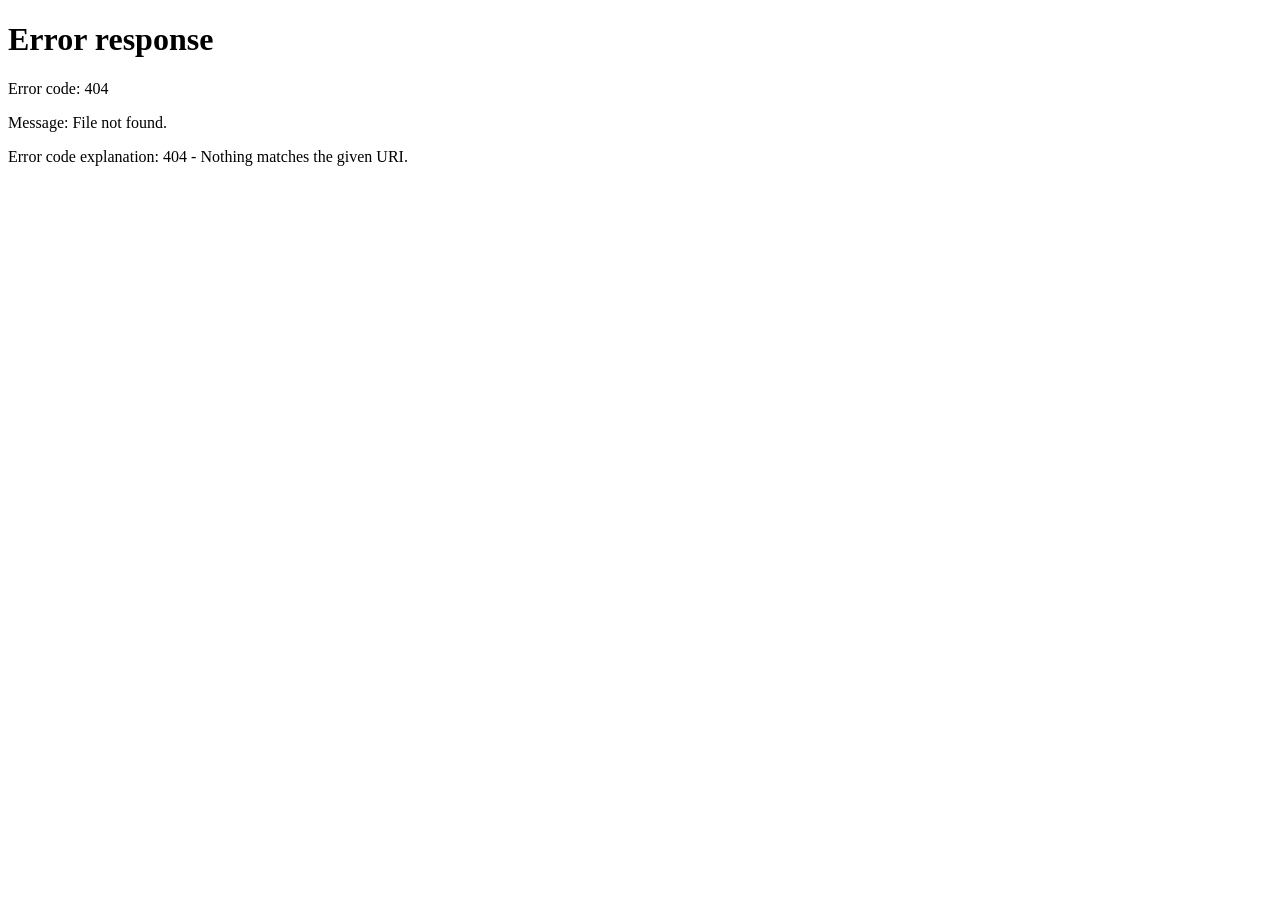
==== commit dd2aa9d7: "Add files via upload" ====
--- a/index.html
+++ b/index.html
@@ -2,127 +2,12 @@
 <html lang="zh-CN">
   <head>
     <meta charset="UTF-8" />
+    <meta http-equiv="refresh" content="0; url=./outputs/landing.html" />
     <meta name="viewport" content="width=device-width, initial-scale=1.0" />
-    <title>替你活到明天 | 分支文游 MVP</title>
-    <link rel="stylesheet" href="./styles.css?v=20260623-cover1" />
+    <title>溯光</title>
   </head>
   <body>
-    <main class="game-shell is-title" data-scene="home" data-effect="rain" data-cast="none">
-      <section class="stage" aria-label="替你活到明天 玩家画面">
-        <div class="scene-layer scene-bg" aria-hidden="true"></div>
-        <div class="scene-layer scene-soft-focus" aria-hidden="true"></div>
-        <div class="scene-layer rain-layer" aria-hidden="true"></div>
-        <div class="scene-layer vhs-layer" aria-hidden="true"></div>
-        <div class="scene-layer flash-layer" aria-hidden="true"></div>
-        <div class="scene-layer vignette" aria-hidden="true"></div>
-
-        <nav class="top-menu" aria-label="游戏功能">
-          <button class="menu-trigger" id="menuBtn" type="button" aria-label="菜单" title="菜单">☰</button>
-          <div class="menu-popover" id="menuPopover" aria-label="菜单项">
-            <button id="homeBtn" type="button">回标题</button>
-            <button id="backBtn" type="button">回看上一幕</button>
-            <button id="saveBtn" type="button">存档</button>
-            <button id="loadBtn" type="button">读档</button>
-            <button id="galleryBtn" type="button">结局图鉴</button>
-            <button id="soundBtn" type="button">背景音乐</button>
-          </div>
-        </nav>
-
-        <div class="chapter-tag" id="chapterPill">第一章 · 23:12</div>
-
-        <div class="title-screen is-visible" id="titleScreen">
-          <!-- 封面图层 -->
-          <div class="ts-cover"></div>
-          <!-- 左侧装饰色块 -->
-          <div class="ts-slab ts-slab-left"></div>
-          <!-- 底部渐变遮罩 -->
-          <div class="ts-gradient"></div>
-          <!-- 装饰竖线组 -->
-          <div class="ts-lines">
-            <span></span><span></span><span></span>
-          </div>
-          <!-- 左上角标签 -->
-          <div class="ts-badge">
-            <span class="ts-badge-en">VISUAL NOVEL</span>
-            <span class="ts-badge-zh">女性向 · 悬疑</span>
-          </div>
-          <!-- 标题区（右下） -->
-          <div class="ts-title-block">
-            <div class="ts-title-sub">替你活到明天</div>
-            <h1 class="ts-title-main">替你<br>活到<br>明天</h1>
-            <p class="ts-tagline">今晚十二点前<br>你必须选一个人替你活到明天</p>
-          </div>
-          <!-- 操作按钮 -->
-          <div class="ts-actions">
-            <button class="primary-action" id="startBtn" type="button">开始游戏</button>
-            <button class="secondary-action" id="continueBtn" type="button">继续读档</button>
-            <button class="secondary-action" id="titleGalleryBtn" type="button">结局回收</button>
-          </div>
-          <!-- 底部装饰条 -->
-          <div class="ts-footer">
-            <span>LIVE FOR YOU · 替你活到明天</span>
-            <span>© 2026</span>
-          </div>
-        </div>
-
-        <aside class="story-prop" id="mediaCard" aria-live="polite">
-          <div class="prop-device" id="mediaDevice">
-            <div class="media-topline" id="mediaTopline">23:17</div>
-            <div class="media-body" id="mediaBody"></div>
-          </div>
-        </aside>
-
-        <section class="choice-dock" id="choiceDock" aria-label="选择">
-          <div class="choice-list" id="choiceList"></div>
-        </section>
-
-        <section class="text-dock" id="dialoguePanel" aria-live="polite">
-          <div class="speaker-row">
-            <span class="speaker" id="speakerName">旁白</span>
-            <span class="node-count" id="nodeCount">01</span>
-          </div>
-          <p class="dialogue-text" id="dialogueText"></p>
-          <span class="continue-hint" id="continueHint">点击屏幕继续</span>
-        </section>
-
-        <div class="toast" id="toast" role="status" aria-live="polite"></div>
-      </section>
-    </main>
-
-    <dialog class="modal" id="saveModal">
-      <form method="dialog" class="modal-inner">
-        <header class="modal-header">
-          <div>
-            <p class="modal-kicker">Archive</p>
-            <h2 id="modalTitle">存档</h2>
-          </div>
-          <button class="modal-close" value="close" aria-label="关闭" title="关闭">×</button>
-        </header>
-        <div class="slot-grid" id="slotGrid"></div>
-      </form>
-    </dialog>
-
-    <dialog class="modal" id="galleryModal">
-      <form method="dialog" class="modal-inner gallery-inner">
-        <header class="modal-header">
-          <div>
-            <p class="modal-kicker">Endings</p>
-            <h2>结局图鉴</h2>
-            <p class="modal-subtitle">点击已解锁结局，查看完整释义和回收条件。</p>
-          </div>
-          <button class="modal-close" value="close" aria-label="关闭" title="关闭">×</button>
-        </header>
-        <div class="gallery-layout">
-          <div class="ending-grid" id="endingGrid"></div>
-          <article class="ending-detail" id="endingDetail">
-            <p class="detail-kicker">未选择结局</p>
-            <h3>先点一张已解锁卡片</h3>
-            <p>这里会显示结局含义、关键选择和角色后续。</p>
-          </article>
-        </div>
-      </form>
-    </dialog>
-
-    <script src="./game.js?v=20260623-bgm2"></script>
+    <p>正在跳转到最新版本，请稍候。</p>
+    <p><a href="./outputs/landing.html">如果没有自动跳转，请点这里</a></p>
   </body>
 </html>
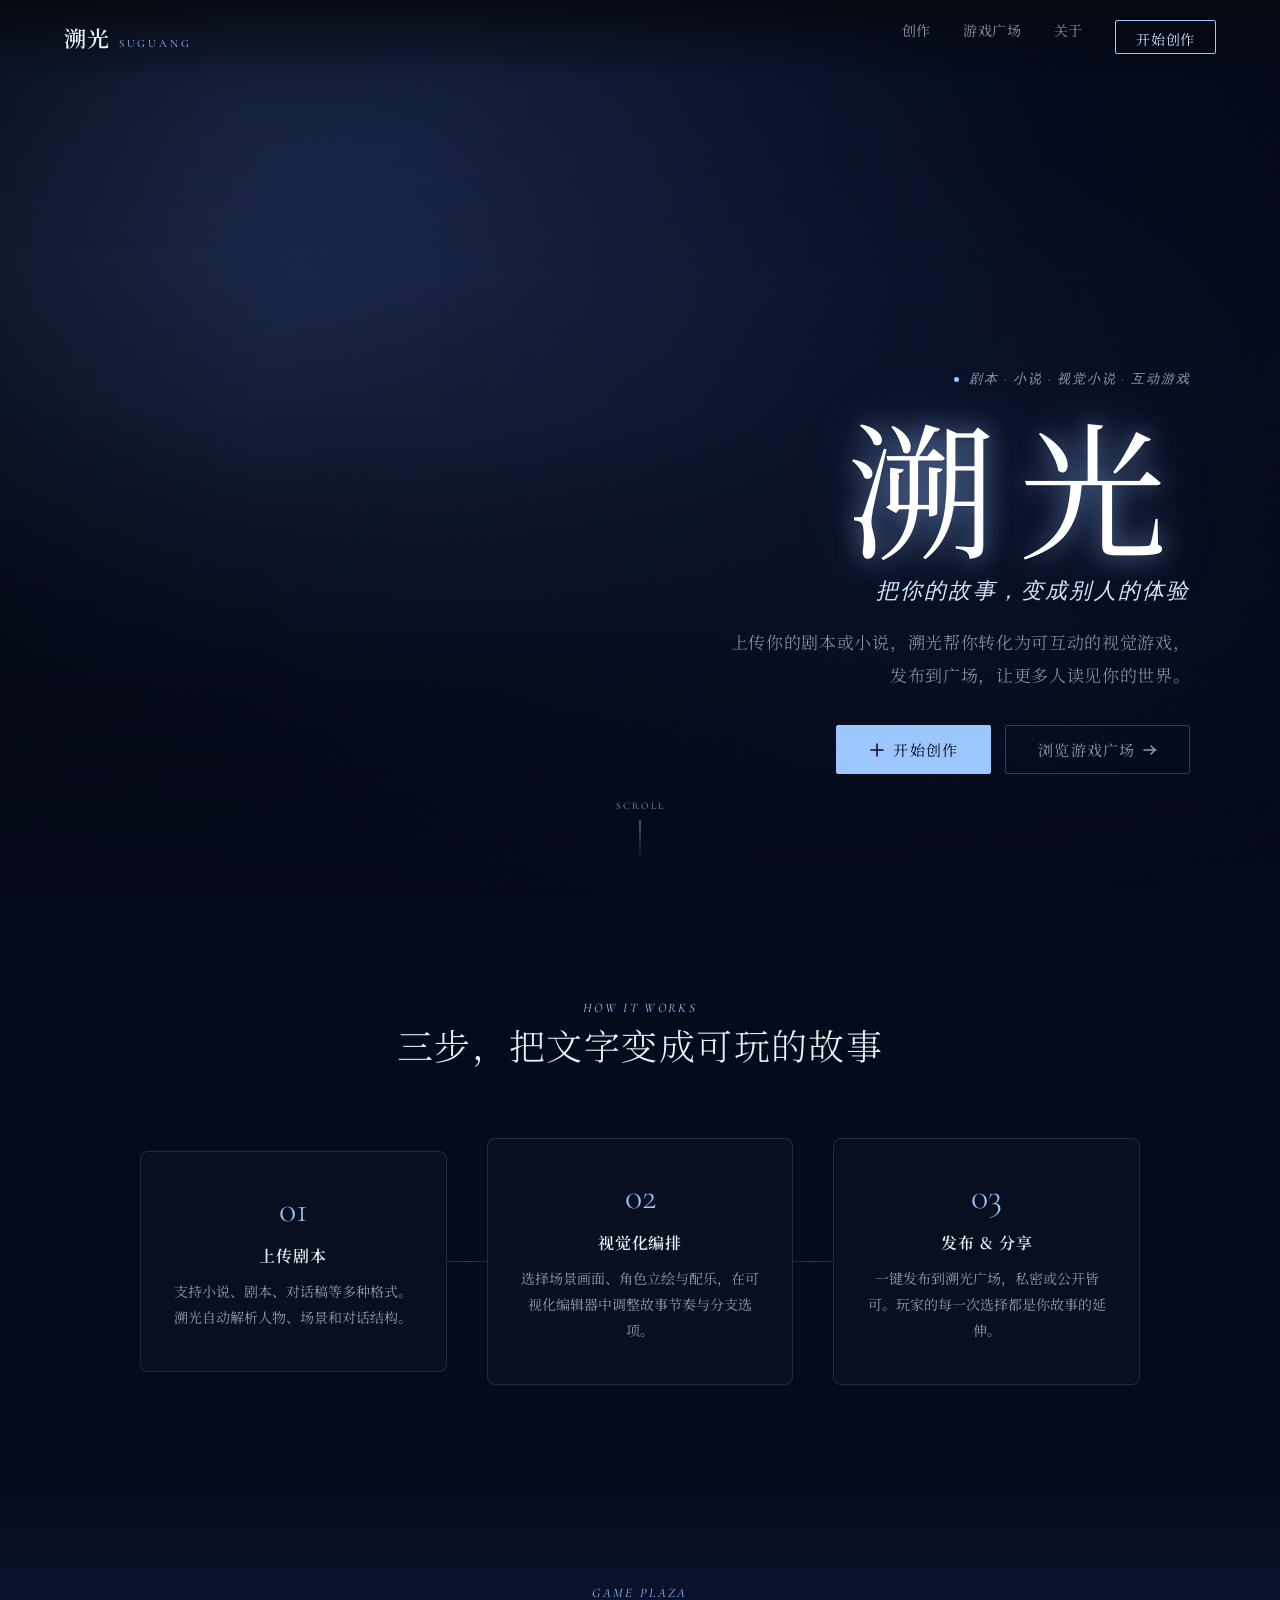
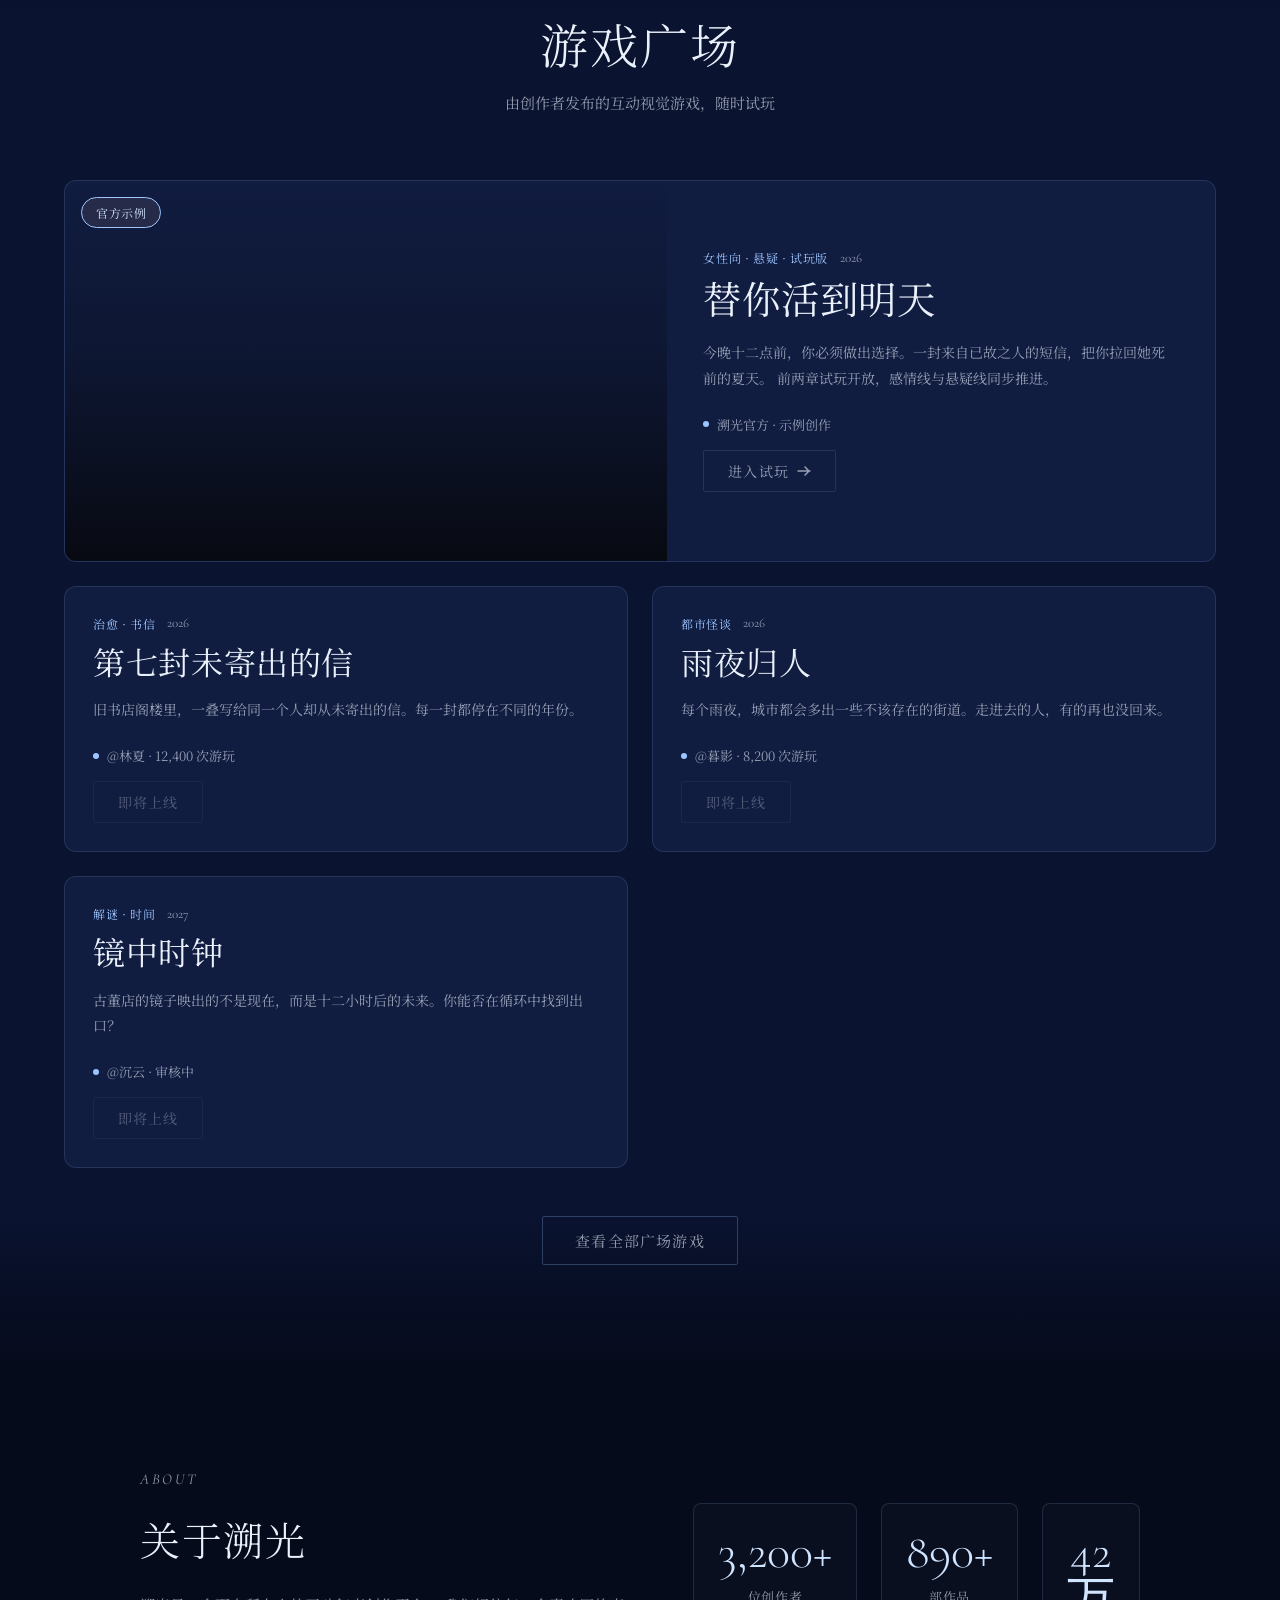
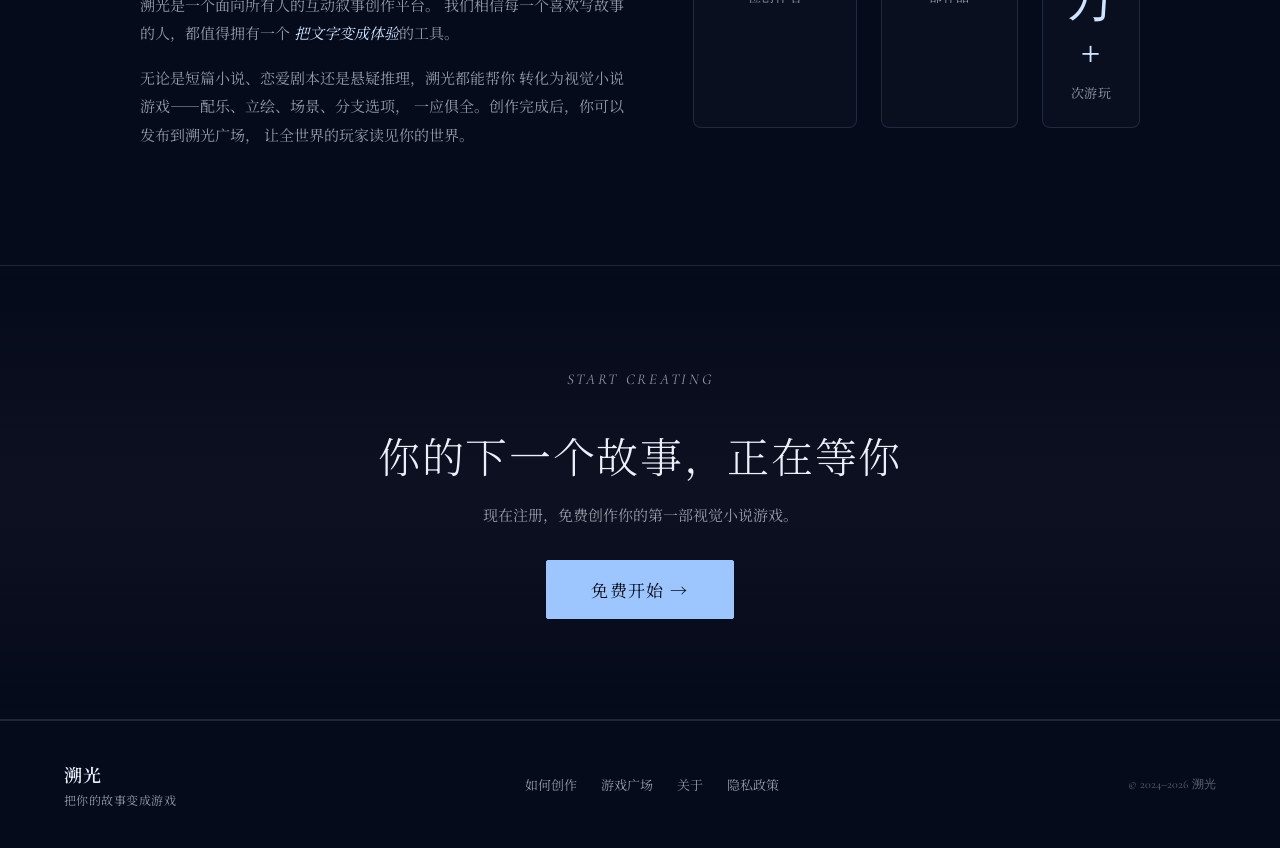
==== commit 5ca691e3: "ndex.html" ====
--- a/index.html
+++ b/index.html
@@ -2,12 +2,402 @@
 <html lang="zh-CN">
   <head>
     <meta charset="UTF-8" />
-    <meta http-equiv="refresh" content="0; url=./outputs/landing.html" />
     <meta name="viewport" content="width=device-width, initial-scale=1.0" />
-    <title>溯光</title>
+    <title>溯光 — 把你的故事变成游戏</title>
+    <link rel="preconnect" href="https://fonts.googleapis.com" />
+    <link rel="preconnect" href="https://fonts.gstatic.com" crossorigin />
+    <link href="https://fonts.googleapis.com/css2?family=Cormorant+Garamond:ital,wght@0,300;0,400;0,600;1,300;1,400&family=Noto+Serif+SC:wght@300;400;600&display=swap" rel="stylesheet" />
+    <link rel="stylesheet" href="./landing.css" />
   </head>
   <body>
-    <p>正在跳转到最新版本，请稍候。</p>
-    <p><a href="./outputs/landing.html">如果没有自动跳转，请点这里</a></p>
+    <main class="landing-shell">
+      <!-- 背景图层 -->
+      <div class="landing-bg" aria-hidden="true"></div>
+      <div class="landing-grain" aria-hidden="true"></div>
+      <div class="landing-vignette" aria-hidden="true"></div>
+
+      <!-- 顶部导航 -->
+      <nav class="landing-nav" id="landingNav" aria-label="主导航">
+        <div class="nav-brand">
+          <span class="nav-brand-main">溯光</span>
+          <span class="nav-brand-sub">SUGUANG</span>
+        </div>
+        <div class="nav-links">
+          <a href="#how">创作</a>
+          <a href="#games">游戏广场</a>
+          <a href="#about">关于</a>
+          <a href="./creator.html?v=20260721-deploy1" class="nav-cta">开始创作</a>
+        </div>
+      </nav>
+
+      <!-- ══════ 英雄区 ══════ -->
+      <section class="hero" aria-label="溯光平台">
+        <div class="hero-art" aria-hidden="true">
+          <img class="hero-art-img" src="./assets/landing/hero-cat.png" alt="" />
+          <div class="hero-art-fade"></div>
+        </div>
+        <div class="hero-content">
+          <p class="hero-eyebrow">
+            <span class="eyebrow-dot"></span>
+            剧本 · 小说 · 视觉小说 · 互动游戏
+          </p>
+          <h1 class="hero-brand-title">溯光</h1>
+          <p class="hero-tagline">把你的故事，变成别人的体验</p>
+          <p class="hero-desc">
+            上传你的剧本或小说，溯光帮你转化为可互动的视觉游戏，<br />
+            发布到广场，让更多人读见你的世界。
+          </p>
+          <div class="hero-actions">
+            <a href="./creator.html?v=20260721-deploy1" class="btn btn--primary">
+              <svg width="16" height="16" viewBox="0 0 16 16" fill="none" aria-hidden="true">
+                <path d="M8 2v12M2 8h12" stroke="currentColor" stroke-width="1.5" stroke-linecap="round"/>
+              </svg>
+              开始创作
+            </a>
+            <a href="#games" class="btn btn--ghost">
+              <span>浏览游戏广场</span>
+              <svg width="14" height="14" viewBox="0 0 14 14" fill="none" aria-hidden="true">
+                <path d="M1 7h12M8 3l4 4-4 4" stroke="currentColor" stroke-width="1.5" stroke-linecap="round" stroke-linejoin="round"/>
+              </svg>
+            </a>
+          </div>
+        </div>
+        <div class="hero-scroll" aria-hidden="true">
+          <span>SCROLL</span>
+          <div class="scroll-line"></div>
+        </div>
+      </section>
+
+      <!-- ══════ 如何运作 ══════ -->
+      <section class="how" id="how" aria-label="如何创作">
+        <header class="section-header">
+          <p class="section-kicker">How it works</p>
+          <h2>三步，把文字变成可玩的故事</h2>
+        </header>
+        <div class="steps-grid">
+          <div class="step">
+            <span class="step-num">01</span>
+            <h3>上传剧本</h3>
+            <p>支持小说、剧本、对话稿等多种格式。溯光自动解析人物、场景和对话结构。</p>
+          </div>
+          <div class="step-divider" aria-hidden="true"></div>
+          <div class="step">
+            <span class="step-num">02</span>
+            <h3>视觉化编排</h3>
+            <p>选择场景画面、角色立绘与配乐，在可视化编辑器中调整故事节奏与分支选项。</p>
+          </div>
+          <div class="step-divider" aria-hidden="true"></div>
+          <div class="step">
+            <span class="step-num">03</span>
+            <h3>发布 &amp; 分享</h3>
+            <p>一键发布到溯光广场，私密或公开皆可。玩家的每一次选择都是你故事的延伸。</p>
+          </div>
+        </div>
+      </section>
+
+      <!-- ══════ 游戏广场 ══════ -->
+      <section class="works" id="games" aria-label="游戏广场">
+        <header class="works-header">
+          <p class="section-kicker">Game Plaza</p>
+          <h2>游戏广场</h2>
+          <p class="section-desc">由创作者发布的互动视觉游戏，随时试玩</p>
+        </header>
+
+        <div class="works-grid">
+          <!-- 主打作品：替你活到明天 -->
+          <article class="work-card work-card--featured">
+            <div class="work-visual">
+              <div class="work-cover" style="--cover-image: url('./assets/images/cover.png')"></div>
+              <div class="work-overlay"></div>
+              <span class="work-badge work-badge--featured">官方示例</span>
+            </div>
+            <div class="work-info">
+              <div class="work-meta">
+                <span class="work-tag">女性向 · 悬疑 · 试玩版</span>
+                <span class="work-year">2026</span>
+              </div>
+              <h3 class="work-title">替你活到明天</h3>
+              <p class="work-blurb">
+                今晚十二点前，你必须做出选择。一封来自已故之人的短信，把你拉回她死前的夏天。
+                前两章试玩开放，感情线与悬疑线同步推进。
+              </p>
+              <div class="work-creator">
+                <span class="creator-dot"></span>
+                <span>溯光官方 · 示例创作</span>
+              </div>
+              <a href="./index-v2.html?v=20260720-nameveil4" class="work-link">
+                <span>进入试玩</span>
+                <svg width="14" height="14" viewBox="0 0 14 14" fill="none" aria-hidden="true">
+                  <path d="M1 7h12M8 3l4 4-4 4" stroke="currentColor" stroke-width="1.5" stroke-linecap="round" stroke-linejoin="round"/>
+                </svg>
+              </a>
+            </div>
+          </article>
+
+          <!-- 社区作品 -->
+          <article class="work-card">
+            <div class="work-visual">
+              <div class="work-cover work-cover--placeholder" style="--cover-hue: 200"></div>
+              <div class="work-overlay"></div>
+              <span class="work-badge">创作者发布</span>
+            </div>
+            <div class="work-info">
+              <div class="work-meta">
+                <span class="work-tag">治愈 · 书信</span>
+                <span class="work-year">2026</span>
+              </div>
+              <h3 class="work-title">第七封未寄出的信</h3>
+              <p class="work-blurb">
+                旧书店阁楼里，一叠写给同一个人却从未寄出的信。每一封都停在不同的年份。
+              </p>
+              <div class="work-creator">
+                <span class="creator-dot"></span>
+                <span>@林夏 · 12,400 次游玩</span>
+              </div>
+              <button class="work-link work-link--disabled" disabled>
+                <span>即将上线</span>
+              </button>
+            </div>
+          </article>
+
+          <article class="work-card">
+            <div class="work-visual">
+              <div class="work-cover work-cover--placeholder" style="--cover-hue: 280"></div>
+              <div class="work-overlay"></div>
+              <span class="work-badge">创作者发布</span>
+            </div>
+            <div class="work-info">
+              <div class="work-meta">
+                <span class="work-tag">都市怪谈</span>
+                <span class="work-year">2026</span>
+              </div>
+              <h3 class="work-title">雨夜归人</h3>
+              <p class="work-blurb">
+                每个雨夜，城市都会多出一些不该存在的街道。走进去的人，有的再也没回来。
+              </p>
+              <div class="work-creator">
+                <span class="creator-dot"></span>
+                <span>@暮影 · 8,200 次游玩</span>
+              </div>
+              <button class="work-link work-link--disabled" disabled>
+                <span>即将上线</span>
+              </button>
+            </div>
+          </article>
+
+          <article class="work-card">
+            <div class="work-visual">
+              <div class="work-cover work-cover--placeholder" style="--cover-hue: 40"></div>
+              <div class="work-overlay"></div>
+              <span class="work-badge">创作者发布</span>
+            </div>
+            <div class="work-info">
+              <div class="work-meta">
+                <span class="work-tag">解谜 · 时间</span>
+                <span class="work-year">2027</span>
+              </div>
+              <h3 class="work-title">镜中时钟</h3>
+              <p class="work-blurb">
+                古董店的镜子映出的不是现在，而是十二小时后的未来。你能否在循环中找到出口？
+              </p>
+              <div class="work-creator">
+                <span class="creator-dot"></span>
+                <span>@沉云 · 审核中</span>
+              </div>
+              <button class="work-link work-link--disabled" disabled>
+                <span>即将上线</span>
+              </button>
+            </div>
+          </article>
+        </div>
+
+        <div class="works-more">
+          <a href="#" class="btn btn--ghost">查看全部广场游戏</a>
+        </div>
+      </section>
+
+      <!-- ══════ 关于 ══════ -->
+      <section class="about" id="about" aria-label="关于溯光">
+        <div class="about-inner">
+          <div class="about-text">
+            <p class="section-kicker">About</p>
+            <h2>关于溯光</h2>
+            <p>
+              溯光是一个面向所有人的互动叙事创作平台。
+              我们相信每一个喜欢写故事的人，都值得拥有一个
+              <em>把文字变成体验</em>的工具。
+            </p>
+            <p>
+              无论是短篇小说、恋爱剧本还是悬疑推理，溯光都能帮你
+              转化为视觉小说游戏——配乐、立绘、场景、分支选项，
+              一应俱全。创作完成后，你可以发布到溯光广场，
+              让全世界的玩家读见你的世界。
+            </p>
+          </div>
+          <div class="about-stats">
+            <div class="stat">
+              <span class="stat-num">3,200+</span>
+              <span class="stat-label">位创作者</span>
+            </div>
+            <div class="stat">
+              <span class="stat-num">890+</span>
+              <span class="stat-label">部作品</span>
+            </div>
+            <div class="stat">
+              <span class="stat-num">42万+</span>
+              <span class="stat-label">次游玩</span>
+            </div>
+          </div>
+        </div>
+      </section>
+
+      <!-- ══════ CTA Banner ══════ -->
+      <section class="cta-banner" aria-label="开始创作">
+        <div class="cta-banner-inner">
+          <p class="section-kicker">Start Creating</p>
+          <h2>你的下一个故事，正在等你</h2>
+          <p>现在注册，免费创作你的第一部视觉小说游戏。</p>
+          <a href="#" class="btn btn--primary btn--large">免费开始 →</a>
+        </div>
+      </section>
+
+      <!-- 页脚 -->
+      <footer class="landing-footer">
+        <div class="footer-inner">
+          <div class="footer-brand-block">
+            <span class="nav-brand-main" style="font-size:18px">溯光</span>
+            <span class="footer-tagline">把你的故事变成游戏</span>
+          </div>
+          <div class="footer-links">
+            <a href="#how">如何创作</a>
+            <a href="#games">游戏广场</a>
+            <a href="#about">关于</a>
+            <a href="#">隐私政策</a>
+          </div>
+          <span class="footer-copy">© 2024–2026 溯光</span>
+        </div>
+      </footer>
+    </main>
+
+    <script src="./creator-engine.js?v=20260721-deploy1"></script>
+    <script>
+      // Nav scroll effect
+      const nav = document.getElementById('landingNav');
+      window.addEventListener('scroll', () => {
+        nav.classList.toggle('is-scrolled', scrollY > 60);
+      });
+
+      // Active link highlight
+      const sections = document.querySelectorAll('section[id]');
+      const navLinks = document.querySelectorAll('.nav-links a[href^="#"]');
+      window.addEventListener('scroll', () => {
+        let current = '';
+        sections.forEach(s => {
+          if (scrollY >= s.offsetTop - 200) current = s.getAttribute('id');
+        });
+        navLinks.forEach(a => {
+          a.classList.toggle('is-active', a.getAttribute('href') === '#' + current);
+        });
+      });
+
+      // Intersection reveal
+      const observer = new IntersectionObserver((entries) => {
+        entries.forEach(e => {
+          if (e.isIntersecting) {
+            e.target.classList.add('is-visible');
+            observer.unobserve(e.target);
+          }
+        });
+      }, { threshold: 0.12 });
+      document.querySelectorAll('.work-card, .about-inner, .cta-banner-inner, .step').forEach(el => observer.observe(el));
+
+      function escapeHtml(value) {
+        return String(value == null ? '' : value)
+          .replace(/&/g, '&amp;')
+          .replace(/</g, '&lt;')
+          .replace(/>/g, '&gt;')
+          .replace(/"/g, '&quot;')
+          .replace(/'/g, '&#39;');
+      }
+
+      function hashHue(value) {
+        return [...String(value)].reduce((sum, char) => sum + char.charCodeAt(0), 180) % 360;
+      }
+
+      const API_BASE = window.location.protocol === 'file:' ? 'http://127.0.0.1:4175' : '';
+      const apiUrl = path => `${API_BASE}${path}`;
+
+      async function fetchServerGames() {
+        try {
+          const response = await fetch(apiUrl('/api/games?limit=20'), { cache: 'no-store' });
+          if (!response.ok) return [];
+          const payload = await response.json();
+          return payload.ok && Array.isArray(payload.games) ? payload.games : [];
+        } catch (error) {
+          return [];
+        }
+      }
+
+      async function injectPublishedWorks() {
+        const engine = window.SuguangCreatorEngine;
+        const worksGrid = document.querySelector('.works-grid');
+        const featuredCard = document.querySelector('.work-card--featured');
+        if (!engine || !worksGrid || !featuredCard) return;
+
+        const serverGames = await fetchServerGames();
+        const serverIds = new Set(serverGames.map(game => game.id));
+        const seen = new Set();
+        const localGames = engine.loadPublishedGames(localStorage);
+        const games = [...serverGames, ...localGames]
+          .filter(game => {
+            if (!engine.canShowInPlaza(game)) return false;
+            if (seen.has(game.id)) return false;
+            seen.add(game.id);
+            return true;
+          })
+          .slice(0, 6);
+        if (!games.length) return;
+
+        const fragment = document.createDocumentFragment();
+        games.forEach(game => {
+          const article = document.createElement('article');
+          article.className = 'work-card is-local-published';
+          const isServerGame = serverIds.has(game.id);
+          const tags = game.tags && game.tags.length ? game.tags.join(' · ') : (isServerGame ? '公开发布' : '本地发布');
+          const desc = game.description || `由创作工作台生成，共 ${game.nodes?.length || 0} 个互动节点。`;
+          article.innerHTML = `
+            <div class="work-visual">
+              <div class="work-cover work-cover--placeholder" style="--cover-hue: ${hashHue(game.id)}"></div>
+              <div class="work-overlay"></div>
+              <span class="work-badge">${isServerGame ? '广场作品' : '本地作品'}</span>
+            </div>
+            <div class="work-info">
+              <div class="work-meta">
+                <span class="work-tag">${escapeHtml(tags)}</span>
+                <span class="work-year">2026</span>
+              </div>
+              <h3 class="work-title">${escapeHtml(game.title)}</h3>
+              <p class="work-blurb">${escapeHtml(desc)}</p>
+              <div class="work-creator">
+                <span class="creator-dot"></span>
+                <span>${isServerGame ? '服务器发布' : '你发布的作品'} · ${escapeHtml(String(game.nodes?.length || 0))} 节点</span>
+              </div>
+              <a href="./player.html?id=${encodeURIComponent(game.id)}" class="work-link">
+                <span>进入试玩</span>
+                <svg width="14" height="14" viewBox="0 0 14 14" fill="none" aria-hidden="true">
+                  <path d="M1 7h12M8 3l4 4-4 4" stroke="currentColor" stroke-width="1.5" stroke-linecap="round" stroke-linejoin="round"/>
+                </svg>
+              </a>
+            </div>
+          `;
+          fragment.appendChild(article);
+          observer.observe(article);
+        });
+
+        featuredCard.after(fragment);
+      }
+
+      injectPublishedWorks();
+    </script>
   </body>
 </html>
--- a/landing.css
+++ b/landing.css
@@ -0,0 +1,1180 @@
+/* ══════════════════════════════════════════════════════
+   溯光 — Landing Page
+   Palette: deep-night-blue | starlight-white | soft-gold
+   ══════════════════════════════════════════════════════ */
+
+:root {
+  color-scheme: dark;
+  --ink:          #eaf1fb;
+  --ink-dim:      rgba(234,241,251,0.62);
+  --accent:       #9dc6ff;
+  --accent-bright:#cfe4ff;
+  --secondary:    #7f9bd6;
+  --gold:         #f4d79a;
+  --cyan-tint:    rgba(157,198,255,0.92);
+  --base-bg:      #060b1c;
+  --surface:      #0a1330;
+  --surface-elev: #101c40;
+  --line:         rgba(157,198,255,0.14);
+  --line-mid:     rgba(157,198,255,0.26);
+  --shadow:       0 26px 80px rgba(3,8,26,0.6);
+  --shadow-sm:    0 8px 24px rgba(3,8,26,0.4);
+
+  font-family: "Noto Serif SC", "Songti SC", serif;
+}
+
+*, *::before, *::after { box-sizing: border-box; }
+
+html { scroll-behavior: smooth; }
+
+body {
+  margin: 0;
+  background: var(--base-bg);
+  color: var(--ink);
+  -webkit-font-smoothing: antialiased;
+}
+
+a { color: inherit; text-decoration: none; }
+button { color: inherit; font: inherit; cursor: pointer; }
+
+/* ══════════ LANDING SHELL ═══════ */
+.landing-shell {
+  position: relative;
+  min-height: 100vh;
+  background: var(--base-bg);
+  overflow-x: hidden;
+}
+
+/* ── Background layers ── */
+.landing-bg {
+  position: fixed;
+  inset: 0;
+  z-index: 0;
+  background:
+    radial-gradient(ellipse at 18% 12%, rgba(120,170,255,0.20), transparent 55%),
+    radial-gradient(ellipse at 85% 80%, rgba(60,90,180,0.16), transparent 55%),
+    linear-gradient(180deg, #081130 0%, #060b1c 60%, #04081a 100%);
+  pointer-events: none;
+}
+
+.landing-grain {
+  position: fixed;
+  inset: 0;
+  z-index: 1;
+  opacity: 0.028;
+  background-image: url("data:image/svg+xml,%3Csvg viewBox='0 0 256 256' xmlns='http://www.w3.org/2000/svg'%3E%3Cfilter id='n'%3E%3CfeTurbulence type='fractalNoise' baseFrequency='.85' numOctaves='4' stitchTiles='stitch'/%3E%3C/filter%3E%3Crect width='100%25' height='100%25' filter='url(%23n)'/%3E%3C/svg%3E");
+  background-size: 128px 128px;
+  pointer-events: none;
+}
+
+.landing-vignette {
+  position: fixed;
+  inset: 0;
+  z-index: 2;
+  background:
+    linear-gradient(to bottom, rgba(0,0,0,0.2), transparent 30%, transparent 70%, rgba(0,0,0,0.3)),
+    radial-gradient(circle at center, transparent 50%, rgba(0,0,0,0.4));
+  pointer-events: none;
+}
+
+/* ══════════ NAVIGATION ═══════ */
+.landing-nav {
+  position: fixed;
+  top: 0;
+  left: 0;
+  right: 0;
+  z-index: 100;
+  display: flex;
+  align-items: center;
+  justify-content: space-between;
+  padding: 20px clamp(24px, 5vw, 64px);
+  background: linear-gradient(to bottom, rgba(7,8,13,0.8), transparent);
+  backdrop-filter: blur(12px);
+  transition: background 300ms ease;
+}
+
+.landing-nav.is-scrolled {
+  background: rgba(7,8,13,0.92);
+  border-bottom: 1px solid var(--line);
+}
+
+.nav-brand {
+  display: flex;
+  align-items: baseline;
+  gap: 8px;
+}
+
+.nav-brand-main {
+  font-family: "Noto Serif SC", serif;
+  font-size: 22px;
+  font-weight: 600;
+  letter-spacing: 0.06em;
+  color: var(--ink);
+}
+
+.nav-brand-sub {
+  font-family: "Cormorant Garamond", serif;
+  font-size: 11px;
+  font-weight: 400;
+  letter-spacing: 0.26em;
+  color: var(--accent);
+  text-transform: uppercase;
+}
+
+.nav-links {
+  display: flex;
+  gap: 32px;
+}
+
+.nav-links a {
+  position: relative;
+  font-family: "Noto Serif SC", serif;
+  font-size: 14px;
+  color: var(--ink-dim);
+  letter-spacing: 0.05em;
+  transition: color 200ms ease;
+  padding-bottom: 4px;
+}
+
+.nav-links a::after {
+  content: "";
+  position: absolute;
+  bottom: 0;
+  left: 0;
+  width: 0;
+  height: 1px;
+  background: var(--accent);
+  transition: width 300ms ease;
+}
+
+.nav-cta {
+  padding: 8px 20px;
+  border: 1px solid var(--accent);
+  border-radius: 2px;
+  color: var(--accent-bright) !important;
+  font-size: 13px;
+  letter-spacing: 0.08em;
+  transition: background 250ms ease, color 250ms ease !important;
+}
+
+.nav-cta:hover {
+  background: var(--accent) !important;
+  color: var(--base-bg) !important;
+}
+
+.nav-cta::after { display: none !important; }
+
+/* ══════════ BTN SYSTEM ═══════ */
+.btn {
+  display: inline-flex;
+  align-items: center;
+  gap: 8px;
+  padding: 13px 32px;
+  border-radius: 2px;
+  font-family: "Noto Serif SC", serif;
+  font-size: 15px;
+  letter-spacing: 0.08em;
+  cursor: pointer;
+  border: 1px solid transparent;
+  text-decoration: none;
+  transition: background 250ms ease, color 250ms ease, transform 250ms ease, border-color 250ms ease;
+}
+
+.btn:hover { transform: translateY(-2px); }
+
+.btn--primary {
+  background: var(--accent);
+  color: var(--base-bg);
+  border-color: var(--accent);
+}
+
+.btn--primary:hover {
+  background: var(--accent-bright);
+  border-color: var(--accent-bright);
+}
+
+.btn--ghost {
+  background: transparent;
+  color: var(--ink-dim);
+  border-color: var(--line-mid);
+}
+
+.btn--ghost:hover {
+  border-color: var(--accent);
+  color: var(--accent-bright);
+}
+
+.btn--ghost svg { transition: transform 250ms ease; }
+.btn--ghost:hover svg { transform: translateX(4px); }
+
+.btn--large {
+  padding: 16px 44px;
+  font-size: 17px;
+}
+
+/* ══════════ HERO EYEBROW ═══════ */
+.hero-eyebrow {
+  display: flex;
+  align-items: center;
+  gap: 10px;
+  justify-content: flex-end;
+  margin: 0 0 22px;
+  font-family: "Cormorant Garamond", serif;
+  font-size: 13px;
+  font-style: italic;
+  letter-spacing: 0.14em;
+  color: var(--ink-dim);
+  opacity: 0;
+  transform: translateY(12px);
+  animation: fade-up 0.8s cubic-bezier(0.23, 1, 0.32, 1) 0.2s both;
+}
+
+.eyebrow-dot {
+  display: inline-block;
+  width: 5px;
+  height: 5px;
+  border-radius: 999px;
+  background: var(--accent);
+  flex-shrink: 0;
+}
+
+/* ══════════ HERO ACTIONS ═══════ */
+.hero-actions {
+  display: flex;
+  gap: 14px;
+  justify-content: flex-end;
+  flex-wrap: wrap;
+  opacity: 0;
+  transform: translateY(16px);
+  animation: fade-up 0.8s cubic-bezier(0.23, 1, 0.32, 1) 1.05s both;
+}
+
+/* ══════════ HOW SECTION ═══════ */
+.how {
+  position: relative;
+  z-index: 10;
+  padding: 100px clamp(24px, 5vw, 64px) 80px;
+}
+
+.section-header {
+  max-width: 600px;
+  margin: 0 auto 64px;
+  text-align: center;
+}
+
+.section-header h2 {
+  margin: 0;
+  font-family: "Cormorant Garamond", "Noto Serif SC", serif;
+  font-size: clamp(24px, 3.5vw, 36px);
+  font-weight: 300;
+  letter-spacing: 0.04em;
+  line-height: 1.4;
+}
+
+.steps-grid {
+  display: flex;
+  max-width: 1000px;
+  margin: 0 auto;
+  gap: 0;
+  align-items: center;
+}
+
+.step {
+  flex: 1;
+  text-align: center;
+  padding: 40px 32px;
+  border: 1px solid var(--line);
+  border-radius: 8px;
+  background: rgba(255,255,255,0.02);
+  opacity: 0;
+  transform: translateY(30px);
+  transition: opacity 0.7s cubic-bezier(0.23, 1, 0.32, 1), transform 0.7s cubic-bezier(0.23, 1, 0.32, 1), border-color 300ms ease;
+}
+
+.step:nth-child(1) { transition-delay: 0s; }
+.step:nth-child(3) { transition-delay: 0.15s; }
+.step:nth-child(5) { transition-delay: 0.3s; }
+
+.step.is-visible {
+  opacity: 1;
+  transform: translateY(0);
+}
+
+.step:hover {
+  border-color: var(--line-mid);
+}
+
+.step-divider {
+  width: 40px;
+  height: 1px;
+  background: linear-gradient(to right, var(--line), var(--line-mid), var(--line));
+  flex-shrink: 0;
+}
+
+.step-num {
+  display: block;
+  font-family: "Cormorant Garamond", serif;
+  font-size: 36px;
+  font-weight: 300;
+  color: var(--accent);
+  margin-bottom: 16px;
+  line-height: 1;
+}
+
+.step h3 {
+  margin: 0 0 12px;
+  font-family: "Noto Serif SC", serif;
+  font-size: 16px;
+  font-weight: 600;
+  letter-spacing: 0.06em;
+}
+
+.step p {
+  margin: 0;
+  font-size: 14px;
+  line-height: 1.85;
+  color: var(--ink-dim);
+}
+
+/* ══════════ WORK CREATOR ═══════ */
+.work-creator {
+  display: flex;
+  align-items: center;
+  gap: 8px;
+  margin-bottom: 16px;
+  font-size: 13px;
+  color: var(--ink-dim);
+}
+
+.creator-dot {
+  display: inline-block;
+  width: 6px;
+  height: 6px;
+  border-radius: 999px;
+  background: var(--accent);
+  flex-shrink: 0;
+}
+
+/* ══════════ WORKS MORE ═══════ */
+.works-more {
+  display: flex;
+  justify-content: center;
+  margin-top: 48px;
+}
+
+/* ══════════ CTA BANNER ═══════ */
+.cta-banner {
+  position: relative;
+  z-index: 10;
+  padding: 100px clamp(24px, 5vw, 64px);
+  text-align: center;
+  background: linear-gradient(to bottom, transparent, rgba(201,167,161,0.04), transparent);
+  border-top: 1px solid var(--line);
+  border-bottom: 1px solid var(--line);
+}
+
+.cta-banner-inner {
+  max-width: 640px;
+  margin: 0 auto;
+  opacity: 0;
+  transform: translateY(40px);
+  transition: opacity 0.8s cubic-bezier(0.23, 1, 0.32, 1), transform 0.8s cubic-bezier(0.23, 1, 0.32, 1);
+}
+
+.cta-banner-inner.is-visible {
+  opacity: 1;
+  transform: translateY(0);
+}
+
+.cta-banner h2 {
+  margin: 0 0 16px;
+  font-family: "Cormorant Garamond", "Noto Serif SC", serif;
+  font-size: clamp(28px, 4vw, 42px);
+  font-weight: 300;
+  letter-spacing: 0.04em;
+}
+
+.cta-banner p {
+  margin: 0 0 32px;
+  font-size: 15px;
+  color: var(--ink-dim);
+  line-height: 1.8;
+}
+
+/* ══════════ FOOTER UPDATES ═══════ */
+.footer-brand-block {
+  display: flex;
+  flex-direction: column;
+  gap: 4px;
+}
+
+.footer-tagline {
+  font-size: 12px;
+  color: var(--ink-dim);
+  letter-spacing: 0.04em;
+}
+
+.footer-links {
+  display: flex;
+  gap: 24px;
+  align-items: center;
+}
+
+.footer-links a {
+  font-size: 13px;
+  color: var(--ink-dim);
+  transition: color 200ms ease;
+}
+
+.footer-links a:hover {
+  color: var(--ink);
+}
+
+.nav-links a:hover::after,
+.nav-links a.is-active::after {
+  width: 100%;
+}
+
+/* ══════════ HERO ═══════ */
+.hero {
+  position: relative;
+  z-index: 10;
+  min-height: 100svh;
+  display: flex;
+  align-items: flex-end;
+  justify-content: flex-end;
+  padding: 0 clamp(28px, 7vw, 120px) clamp(96px, 14vh, 150px);
+  overflow: hidden;
+}
+
+/* Full-bleed dreamy artwork */
+.hero-art {
+  position: absolute;
+  inset: 0;
+  z-index: 0;
+  overflow: hidden;
+}
+
+.hero-art-img {
+  position: absolute;
+  inset: 0;
+  width: 100%;
+  height: 100%;
+  object-fit: cover;
+  object-position: 20% 28%;
+  transform: scale(1.04);
+  animation: hero-drift 24s ease-in-out infinite alternate, fade-in 1.4s ease both;
+}
+
+/* Left/bottom scrim so text stays legible over the art */
+.hero-art-fade {
+  position: absolute;
+  inset: 0;
+  background:
+    linear-gradient(180deg, rgba(6,11,28,0.18) 0%, transparent 28%, transparent 46%, rgba(6,11,28,0.62) 82%, rgba(6,11,28,0.9) 100%),
+    linear-gradient(270deg, rgba(6,11,28,0.5) 0%, rgba(6,11,28,0.14) 40%, transparent 66%);
+}
+
+.hero-content {
+  position: relative;
+  z-index: 2;
+  text-align: right;
+  max-width: 620px;
+}
+
+.hero-kicker {
+  margin: 0 0 16px;
+  font-family: "Cormorant Garamond", serif;
+  font-size: 13px;
+  font-weight: 400;
+  font-style: italic;
+  letter-spacing: 0.22em;
+  color: var(--accent);
+  text-transform: uppercase;
+  opacity: 0;
+  transform: translateY(16px);
+  animation: fade-up 0.8s cubic-bezier(0.23, 1, 0.32, 1) 0.3s both;
+}
+
+/* Brand title — large centered 溯光 */
+.hero-brand-title {
+  margin: 0 0 18px;
+  font-family: "Noto Serif SC", serif;
+  font-size: clamp(72px, 12vw, 148px);
+  font-weight: 400;
+  letter-spacing: 0.16em;
+  line-height: 1;
+  color: #ffffff;
+  text-shadow:
+    0 0 24px rgba(157,198,255,0.55),
+    0 0 60px rgba(120,170,255,0.35),
+    0 2px 2px rgba(4,8,26,0.4);
+  opacity: 0;
+  transform: translateY(20px);
+  animation: fade-up 1s cubic-bezier(0.23, 1, 0.32, 1) 0.4s both;
+}
+
+.hero-tagline {
+  margin: 0 0 20px;
+  font-family: "Cormorant Garamond", serif;
+  font-size: clamp(16px, 2vw, 22px);
+  font-style: italic;
+  font-weight: 300;
+  letter-spacing: 0.1em;
+  color: var(--accent-bright);
+  opacity: 0;
+  transform: translateY(14px);
+  animation: fade-up 0.8s cubic-bezier(0.23, 1, 0.32, 1) 0.65s both;
+}
+
+.hero-title {
+  margin: 0 0 24px;
+  font-family: "Cormorant Garamond", "Noto Serif SC", serif;
+  font-weight: 300;
+  line-height: 1.1;
+  color: var(--ink);
+}
+
+.hero-line {
+  display: block;
+  font-size: clamp(36px, 5vw, 64px);
+  letter-spacing: 0.04em;
+  opacity: 0;
+  transform: translateY(24px);
+  animation: fade-up 1s cubic-bezier(0.23, 1, 0.32, 1) 0.5s both;
+}
+
+.hero-line--em {
+  font-style: italic;
+  font-weight: 400;
+  color: var(--accent-bright);
+  animation-delay: 0.65s;
+}
+
+.hero-desc {
+  margin: 0 0 40px;
+  font-size: clamp(14px, 1.5vw, 17px);
+  font-weight: 300;
+  line-height: 1.9;
+  color: var(--ink-dim);
+  letter-spacing: 0.04em;
+  opacity: 0;
+  transform: translateY(16px);
+  animation: fade-up 0.8s cubic-bezier(0.23, 1, 0.32, 1) 0.85s both;
+}
+
+.hero-cta {
+  display: inline-flex;
+  align-items: center;
+  gap: 10px;
+  padding: 14px 36px;
+  border: 1px solid var(--accent);
+  border-radius: 2px;
+  background: transparent;
+  color: var(--accent-bright);
+  font-family: "Noto Serif SC", serif;
+  font-size: 15px;
+  letter-spacing: 0.12em;
+  transition: background 250ms ease, color 250ms ease, transform 250ms ease;
+  opacity: 0;
+  transform: translateY(16px);
+  animation: fade-up 0.8s cubic-bezier(0.23, 1, 0.32, 1) 1.05s both;
+}
+
+.hero-cta:hover {
+  background: var(--accent);
+  color: var(--base-bg);
+  transform: translateY(-2px);
+}
+
+.hero-cta svg {
+  transition: transform 250ms ease;
+}
+
+.hero-cta:hover svg {
+  transform: translateX(4px);
+}
+
+/* Hero decorative lines */
+.hero-decor {
+  position: absolute;
+  right: clamp(24px, 5vw, 64px);
+  top: 50%;
+  transform: translateY(-50%);
+  display: flex;
+  flex-direction: column;
+  gap: 8px;
+  z-index: 1;
+}
+
+.hero-decor span {
+  display: block;
+  width: 1px;
+  height: 60px;
+  background: var(--line);
+  opacity: 0;
+  transform: scaleY(0);
+  transform-origin: top;
+  animation: line-grow 0.6s ease both;
+}
+
+.hero-decor span:nth-child(1) { animation-delay: 1.2s; height: 80px; background: rgba(201,167,161,0.3); }
+.hero-decor span:nth-child(2) { animation-delay: 1.4s; }
+.hero-decor span:nth-child(3) { animation-delay: 1.6s; height: 40px; }
+
+/* Scroll indicator */
+.hero-scroll {
+  position: absolute;
+  bottom: 40px;
+  left: 50%;
+  transform: translateX(-50%);
+  display: flex;
+  flex-direction: column;
+  align-items: center;
+  gap: 8px;
+  z-index: 2;
+  opacity: 0;
+  animation: fade-in 0.6s ease 1.8s both;
+}
+
+.hero-scroll span {
+  font-family: "Cormorant Garamond", serif;
+  font-size: 10px;
+  letter-spacing: 0.2em;
+  color: var(--ink-dim);
+  text-transform: uppercase;
+}
+
+.scroll-line {
+  width: 1px;
+  height: 40px;
+  background: linear-gradient(to bottom, var(--ink-dim), transparent);
+  animation: scroll-bob 2s ease-in-out infinite;
+}
+
+/* ══════════ SECTIONS COMMON ═══════ */
+.section-kicker {
+  margin: 0 0 8px;
+  font-family: "Cormorant Garamond", serif;
+  font-size: 13px;
+  font-weight: 400;
+  font-style: italic;
+  letter-spacing: 0.18em;
+  color: var(--accent);
+  text-transform: uppercase;
+}
+
+.section-desc {
+  margin: 12px 0 0;
+  font-size: 15px;
+  color: var(--ink-dim);
+  line-height: 1.7;
+}
+
+/* ══════════ WORKS ═══════ */
+.works {
+  position: relative;
+  z-index: 10;
+  padding: 120px clamp(24px, 5vw, 64px) 100px;
+  background: linear-gradient(to bottom, transparent, var(--surface) 10%, var(--surface) 90%, transparent);
+}
+
+.works-header {
+  max-width: 1200px;
+  margin: 0 auto 64px;
+  text-align: center;
+}
+
+.works-header h2 {
+  margin: 0;
+  font-family: "Cormorant Garamond", "Noto Serif SC", serif;
+  font-size: clamp(32px, 5vw, 48px);
+  font-weight: 300;
+  letter-spacing: 0.04em;
+}
+
+.works-grid {
+  display: grid;
+  max-width: 1200px;
+  margin: 0 auto;
+  gap: 24px;
+  grid-template-columns: repeat(2, 1fr);
+}
+
+/* ── Work cards ── */
+.work-card {
+  position: relative;
+  border-radius: 12px;
+  overflow: hidden;
+  background: var(--surface-elev);
+  border: 1px solid var(--line);
+  transition: transform 400ms cubic-bezier(0.23, 1, 0.32, 1), box-shadow 400ms ease, border-color 400ms ease;
+  opacity: 0;
+  transform: translateY(40px);
+}
+
+.work-card.is-visible {
+  opacity: 1;
+  transform: translateY(0);
+}
+
+.work-card:hover {
+  transform: translateY(-6px);
+  box-shadow: var(--shadow);
+  border-color: var(--line-mid);
+}
+
+.work-card--featured {
+  grid-column: span 2;
+  display: grid;
+  grid-template-columns: 1.1fr 1fr;
+  min-height: 380px;
+}
+
+.work-visual {
+  position: relative;
+  overflow: hidden;
+}
+
+.work-card--featured .work-visual {
+  min-height: 380px;
+}
+
+.work-cover {
+  position: absolute;
+  inset: 0;
+  background: var(--cover-image, none) center/cover no-repeat;
+  transition: transform 600ms cubic-bezier(0.23, 1, 0.32, 1);
+}
+
+.work-card:hover .work-cover {
+  transform: scale(1.04);
+}
+
+.work-cover--placeholder {
+  background:
+    linear-gradient(135deg, hsl(var(--cover-hue, 0), 18%, 14%), hsl(var(--cover-hue, 0), 14%, 8%));
+}
+
+.work-cover--placeholder::after {
+  content: "";
+  position: absolute;
+  inset: 0;
+  background:
+    radial-gradient(circle at 30% 40%, hsl(var(--cover-hue, 0), 20%, 22%), transparent 60%),
+    radial-gradient(circle at 70% 60%, hsl(var(--cover-hue, 0), 15%, 18%), transparent 50%);
+}
+
+.work-overlay {
+  position: absolute;
+  inset: 0;
+  background: linear-gradient(to top, rgba(7,8,13,0.9) 0%, rgba(7,8,13,0.3) 50%, transparent 100%);
+  transition: opacity 400ms ease;
+}
+
+.work-card:hover .work-overlay {
+  opacity: 0.85;
+}
+
+.work-badge {
+  position: absolute;
+  top: 16px;
+  left: 16px;
+  padding: 6px 14px;
+  border: 1px solid var(--line);
+  border-radius: 999px;
+  background: rgba(7,8,13,0.7);
+  backdrop-filter: blur(10px);
+  font-size: 12px;
+  color: var(--ink-dim);
+  letter-spacing: 0.05em;
+  z-index: 2;
+}
+
+.work-badge--featured {
+  border-color: var(--accent);
+  color: var(--accent-bright);
+  background: rgba(201,167,161,0.12);
+}
+
+.work-info {
+  padding: 28px;
+  display: flex;
+  flex-direction: column;
+  justify-content: center;
+}
+
+.work-card--featured .work-info {
+  padding: 36px;
+}
+
+.work-meta {
+  display: flex;
+  gap: 12px;
+  margin-bottom: 12px;
+  align-items: center;
+}
+
+.work-tag {
+  font-size: 12px;
+  color: var(--accent);
+  letter-spacing: 0.05em;
+}
+
+.work-year {
+  font-family: "Cormorant Garamond", serif;
+  font-size: 13px;
+  color: var(--ink-dim);
+}
+
+.work-title {
+  margin: 0 0 12px;
+  font-family: "Cormorant Garamond", "Noto Serif SC", serif;
+  font-size: clamp(22px, 2.5vw, 32px);
+  font-weight: 400;
+  letter-spacing: 0.02em;
+  line-height: 1.3;
+}
+
+.work-card--featured .work-title {
+  font-size: clamp(28px, 3vw, 40px);
+}
+
+.work-blurb {
+  margin: 0 0 24px;
+  font-size: 14px;
+  line-height: 1.8;
+  color: var(--ink-dim);
+  display: -webkit-box;
+  -webkit-line-clamp: 3;
+  -webkit-box-orient: vertical;
+  overflow: hidden;
+}
+
+.work-link {
+  display: inline-flex;
+  align-items: center;
+  gap: 8px;
+  align-self: flex-start;
+  padding: 10px 24px;
+  border: 1px solid var(--line);
+  border-radius: 2px;
+  background: transparent;
+  color: var(--ink-dim);
+  font-family: "Noto Serif SC", serif;
+  font-size: 14px;
+  letter-spacing: 0.08em;
+  transition: border-color 250ms ease, color 250ms ease, background 250ms ease;
+}
+
+.work-link:hover {
+  border-color: var(--accent);
+  color: var(--accent-bright);
+  background: rgba(201,167,161,0.06);
+}
+
+.work-link svg {
+  transition: transform 250ms ease;
+}
+
+.work-link:hover svg {
+  transform: translateX(3px);
+}
+
+.work-link--disabled {
+  opacity: 0.5;
+  cursor: not-allowed;
+}
+
+.work-link--disabled:hover {
+  border-color: var(--line);
+  color: var(--ink-dim);
+  background: transparent;
+}
+
+/* ══════════ ABOUT ═══════ */
+.about {
+  position: relative;
+  z-index: 10;
+  padding: 100px clamp(24px, 5vw, 64px);
+}
+
+.about-inner {
+  max-width: 1000px;
+  margin: 0 auto;
+  display: grid;
+  grid-template-columns: 1.2fr 1fr;
+  gap: 64px;
+  align-items: center;
+  opacity: 0;
+  transform: translateY(40px);
+  transition: opacity 0.8s cubic-bezier(0.23, 1, 0.32, 1), transform 0.8s cubic-bezier(0.23, 1, 0.32, 1);
+}
+
+.about-inner.is-visible {
+  opacity: 1;
+  transform: translateY(0);
+}
+
+.about-text h2 {
+  margin: 0 0 24px;
+  font-family: "Cormorant Garamond", "Noto Serif SC", serif;
+  font-size: clamp(28px, 4vw, 40px);
+  font-weight: 300;
+  letter-spacing: 0.04em;
+}
+
+.about-text p {
+  margin: 0 0 16px;
+  font-size: 15px;
+  line-height: 1.9;
+  color: var(--ink-dim);
+}
+
+.about-text em {
+  color: var(--accent-bright);
+  font-style: italic;
+}
+
+.about-stats {
+  display: grid;
+  grid-template-columns: repeat(3, 1fr);
+  gap: 24px;
+}
+
+.stat {
+  text-align: center;
+  padding: 24px;
+  border: 1px solid var(--line);
+  border-radius: 8px;
+  background: rgba(255,255,255,0.02);
+  transition: border-color 300ms ease, background 300ms ease;
+}
+
+.stat:hover {
+  border-color: var(--line-mid);
+  background: rgba(255,255,255,0.04);
+}
+
+.stat-num {
+  display: block;
+  font-family: "Cormorant Garamond", serif;
+  font-size: clamp(32px, 4vw, 48px);
+  font-weight: 300;
+  color: var(--accent-bright);
+  line-height: 1;
+  margin-bottom: 8px;
+}
+
+.stat-label {
+  font-size: 13px;
+  color: var(--ink-dim);
+  letter-spacing: 0.05em;
+}
+
+/* ══════════ CONTACT ═══════ */
+.contact {
+  position: relative;
+  z-index: 10;
+  padding: 100px clamp(24px, 5vw, 64px);
+  text-align: center;
+}
+
+.contact-inner {
+  max-width: 600px;
+  margin: 0 auto;
+  opacity: 0;
+  transform: translateY(40px);
+  transition: opacity 0.8s cubic-bezier(0.23, 1, 0.32, 1), transform 0.8s cubic-bezier(0.23, 1, 0.32, 1);
+}
+
+.contact-inner.is-visible {
+  opacity: 1;
+  transform: translateY(0);
+}
+
+.contact h2 {
+  margin: 0 0 16px;
+  font-family: "Cormorant Garamond", "Noto Serif SC", serif;
+  font-size: clamp(28px, 4vw, 40px);
+  font-weight: 300;
+  letter-spacing: 0.04em;
+}
+
+.contact-desc {
+  margin: 0 0 32px;
+  font-size: 15px;
+  color: var(--ink-dim);
+  line-height: 1.8;
+}
+
+.contact-email {
+  display: inline-block;
+  padding: 12px 32px;
+  border: 1px solid var(--accent);
+  border-radius: 2px;
+  color: var(--accent-bright);
+  font-family: "Cormorant Garamond", serif;
+  font-size: 16px;
+  letter-spacing: 0.08em;
+  transition: background 250ms ease, color 250ms ease;
+}
+
+.contact-email:hover {
+  background: var(--accent);
+  color: var(--base-bg);
+}
+
+/* ══════════ FOOTER ═══════ */
+.landing-footer {
+  position: relative;
+  z-index: 10;
+  padding: 40px clamp(24px, 5vw, 64px);
+  border-top: 1px solid var(--line);
+}
+
+.footer-inner {
+  max-width: 1200px;
+  margin: 0 auto;
+  display: flex;
+  justify-content: space-between;
+  align-items: center;
+}
+
+.footer-brand {
+  font-family: "Cormorant Garamond", serif;
+  font-size: 12px;
+  letter-spacing: 0.16em;
+  color: var(--ink-dim);
+}
+
+.footer-copy {
+  font-family: "Cormorant Garamond", serif;
+  font-size: 12px;
+  color: var(--ink-dim);
+  opacity: 0.6;
+}
+
+/* ══════════ ANIMATIONS ═══════ */
+@keyframes fade-up {
+  from { opacity: 0; transform: translateY(24px); }
+  to   { opacity: 1; transform: translateY(0); }
+}
+
+@keyframes fade-in {
+  from { opacity: 0; }
+  to   { opacity: 1; }
+}
+
+@keyframes line-grow {
+  from { transform: scaleY(0); opacity: 0; }
+  to   { transform: scaleY(1); opacity: 1; }
+}
+
+@keyframes scroll-bob {
+  0%, 100% { transform: translateY(0); opacity: 1; }
+  50% { transform: translateY(8px); opacity: 0.5; }
+}
+
+/* ══════════ RESPONSIVE ═══════ */
+@media (max-width: 860px) {
+  .works-grid {
+    grid-template-columns: 1fr;
+  }
+
+  .work-card--featured {
+    grid-column: span 1;
+    grid-template-columns: 1fr;
+  }
+
+  .work-card--featured .work-visual {
+    min-height: 240px;
+  }
+
+  .about-inner {
+    grid-template-columns: 1fr;
+    gap: 40px;
+  }
+
+  .about-stats {
+    grid-template-columns: repeat(3, 1fr);
+  }
+
+  .hero-decor { display: none; }
+
+  .nav-links { gap: 16px; }
+  .nav-links a { font-size: 13px; }
+  .nav-cta { display: none; }
+
+  .steps-grid {
+    flex-direction: column;
+    gap: 16px;
+  }
+
+  .step-divider {
+    width: 1px;
+    height: 24px;
+    background: linear-gradient(to bottom, var(--line), var(--line-mid), var(--line));
+  }
+}
+
+@media (max-width: 520px) {
+  .landing-nav {
+    padding: 16px 20px;
+  }
+
+  .nav-brand-en { font-size: 10px; }
+  .nav-brand-zh { font-size: 13px; }
+
+  .nav-links { gap: 16px; }
+  .nav-links a { font-size: 12px; }
+
+  .hero-title { font-size: clamp(40px, 12vw, 56px); }
+
+  .works { padding: 80px 20px 60px; }
+  .about { padding: 60px 20px; }
+  .contact { padding: 60px 20px; }
+
+  .about-stats {
+    grid-template-columns: 1fr;
+  }
+
+  .footer-inner {
+    flex-direction: column;
+    gap: 12px;
+    text-align: center;
+  }
+
+  .work-info,
+  .work-card--featured .work-info {
+    padding: 20px;
+  }
+}
+
+@media (prefers-reduced-motion: reduce) {
+  *, *::before, *::after {
+    animation-duration: 1ms !important;
+    animation-iteration-count: 1 !important;
+    transition-duration: 1ms !important;
+    scroll-behavior: auto !important;
+  }
+}
+
+
+/* ══════════ HERO DESC + DRIFT ═══════ */
+.hero-desc {
+  margin: 0 0 34px auto;
+  max-width: 30em;
+  font-size: clamp(15px, 1.4vw, 17px);
+  line-height: 1.9;
+  color: var(--ink-dim);
+  opacity: 0;
+  transform: translateY(14px);
+  animation: fade-up 0.8s cubic-bezier(0.23, 1, 0.32, 1) 0.9s both;
+}
+
+@keyframes hero-drift {
+  from { transform: scale(1.04) translate3d(0, 0, 0); }
+  to   { transform: scale(1.08) translate3d(-1.5%, -1.2%, 0); }
+}
+
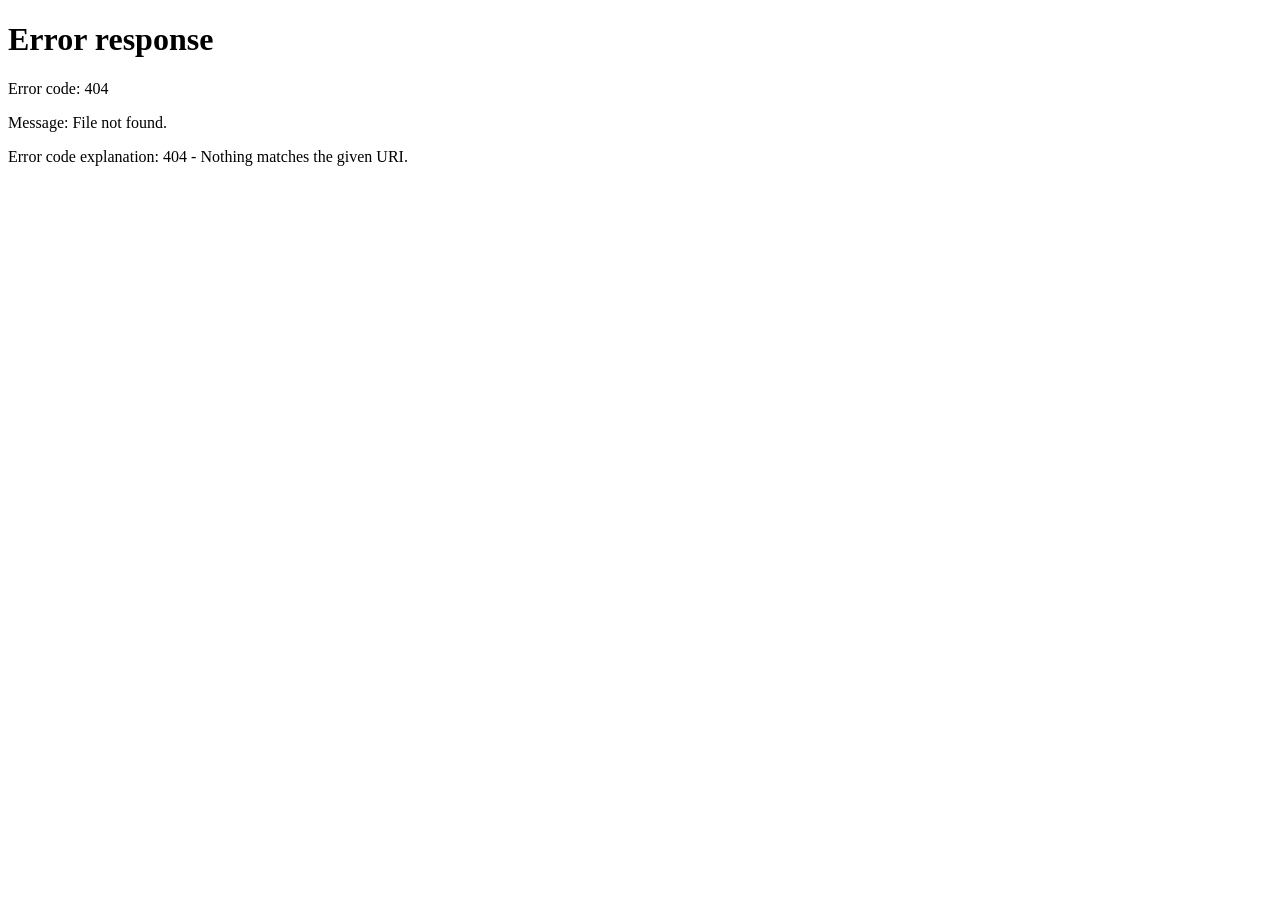
==== commit 49b89598: "Add files via upload" ====
--- a/index.html
+++ b/index.html
@@ -2,402 +2,12 @@
 <html lang="zh-CN">
   <head>
     <meta charset="UTF-8" />
+    <meta http-equiv="refresh" content="0; url=./outputs/landing.html" />
     <meta name="viewport" content="width=device-width, initial-scale=1.0" />
-    <title>溯光 — 把你的故事变成游戏</title>
-    <link rel="preconnect" href="https://fonts.googleapis.com" />
-    <link rel="preconnect" href="https://fonts.gstatic.com" crossorigin />
-    <link href="https://fonts.googleapis.com/css2?family=Cormorant+Garamond:ital,wght@0,300;0,400;0,600;1,300;1,400&family=Noto+Serif+SC:wght@300;400;600&display=swap" rel="stylesheet" />
-    <link rel="stylesheet" href="./landing.css" />
+    <title>溯光</title>
   </head>
   <body>
-    <main class="landing-shell">
-      <!-- 背景图层 -->
-      <div class="landing-bg" aria-hidden="true"></div>
-      <div class="landing-grain" aria-hidden="true"></div>
-      <div class="landing-vignette" aria-hidden="true"></div>
-
-      <!-- 顶部导航 -->
-      <nav class="landing-nav" id="landingNav" aria-label="主导航">
-        <div class="nav-brand">
-          <span class="nav-brand-main">溯光</span>
-          <span class="nav-brand-sub">SUGUANG</span>
-        </div>
-        <div class="nav-links">
-          <a href="#how">创作</a>
-          <a href="#games">游戏广场</a>
-          <a href="#about">关于</a>
-          <a href="./creator.html?v=20260721-deploy1" class="nav-cta">开始创作</a>
-        </div>
-      </nav>
-
-      <!-- ══════ 英雄区 ══════ -->
-      <section class="hero" aria-label="溯光平台">
-        <div class="hero-art" aria-hidden="true">
-          <img class="hero-art-img" src="./assets/landing/hero-cat.png" alt="" />
-          <div class="hero-art-fade"></div>
-        </div>
-        <div class="hero-content">
-          <p class="hero-eyebrow">
-            <span class="eyebrow-dot"></span>
-            剧本 · 小说 · 视觉小说 · 互动游戏
-          </p>
-          <h1 class="hero-brand-title">溯光</h1>
-          <p class="hero-tagline">把你的故事，变成别人的体验</p>
-          <p class="hero-desc">
-            上传你的剧本或小说，溯光帮你转化为可互动的视觉游戏，<br />
-            发布到广场，让更多人读见你的世界。
-          </p>
-          <div class="hero-actions">
-            <a href="./creator.html?v=20260721-deploy1" class="btn btn--primary">
-              <svg width="16" height="16" viewBox="0 0 16 16" fill="none" aria-hidden="true">
-                <path d="M8 2v12M2 8h12" stroke="currentColor" stroke-width="1.5" stroke-linecap="round"/>
-              </svg>
-              开始创作
-            </a>
-            <a href="#games" class="btn btn--ghost">
-              <span>浏览游戏广场</span>
-              <svg width="14" height="14" viewBox="0 0 14 14" fill="none" aria-hidden="true">
-                <path d="M1 7h12M8 3l4 4-4 4" stroke="currentColor" stroke-width="1.5" stroke-linecap="round" stroke-linejoin="round"/>
-              </svg>
-            </a>
-          </div>
-        </div>
-        <div class="hero-scroll" aria-hidden="true">
-          <span>SCROLL</span>
-          <div class="scroll-line"></div>
-        </div>
-      </section>
-
-      <!-- ══════ 如何运作 ══════ -->
-      <section class="how" id="how" aria-label="如何创作">
-        <header class="section-header">
-          <p class="section-kicker">How it works</p>
-          <h2>三步，把文字变成可玩的故事</h2>
-        </header>
-        <div class="steps-grid">
-          <div class="step">
-            <span class="step-num">01</span>
-            <h3>上传剧本</h3>
-            <p>支持小说、剧本、对话稿等多种格式。溯光自动解析人物、场景和对话结构。</p>
-          </div>
-          <div class="step-divider" aria-hidden="true"></div>
-          <div class="step">
-            <span class="step-num">02</span>
-            <h3>视觉化编排</h3>
-            <p>选择场景画面、角色立绘与配乐，在可视化编辑器中调整故事节奏与分支选项。</p>
-          </div>
-          <div class="step-divider" aria-hidden="true"></div>
-          <div class="step">
-            <span class="step-num">03</span>
-            <h3>发布 &amp; 分享</h3>
-            <p>一键发布到溯光广场，私密或公开皆可。玩家的每一次选择都是你故事的延伸。</p>
-          </div>
-        </div>
-      </section>
-
-      <!-- ══════ 游戏广场 ══════ -->
-      <section class="works" id="games" aria-label="游戏广场">
-        <header class="works-header">
-          <p class="section-kicker">Game Plaza</p>
-          <h2>游戏广场</h2>
-          <p class="section-desc">由创作者发布的互动视觉游戏，随时试玩</p>
-        </header>
-
-        <div class="works-grid">
-          <!-- 主打作品：替你活到明天 -->
-          <article class="work-card work-card--featured">
-            <div class="work-visual">
-              <div class="work-cover" style="--cover-image: url('./assets/images/cover.png')"></div>
-              <div class="work-overlay"></div>
-              <span class="work-badge work-badge--featured">官方示例</span>
-            </div>
-            <div class="work-info">
-              <div class="work-meta">
-                <span class="work-tag">女性向 · 悬疑 · 试玩版</span>
-                <span class="work-year">2026</span>
-              </div>
-              <h3 class="work-title">替你活到明天</h3>
-              <p class="work-blurb">
-                今晚十二点前，你必须做出选择。一封来自已故之人的短信，把你拉回她死前的夏天。
-                前两章试玩开放，感情线与悬疑线同步推进。
-              </p>
-              <div class="work-creator">
-                <span class="creator-dot"></span>
-                <span>溯光官方 · 示例创作</span>
-              </div>
-              <a href="./index-v2.html?v=20260720-nameveil4" class="work-link">
-                <span>进入试玩</span>
-                <svg width="14" height="14" viewBox="0 0 14 14" fill="none" aria-hidden="true">
-                  <path d="M1 7h12M8 3l4 4-4 4" stroke="currentColor" stroke-width="1.5" stroke-linecap="round" stroke-linejoin="round"/>
-                </svg>
-              </a>
-            </div>
-          </article>
-
-          <!-- 社区作品 -->
-          <article class="work-card">
-            <div class="work-visual">
-              <div class="work-cover work-cover--placeholder" style="--cover-hue: 200"></div>
-              <div class="work-overlay"></div>
-              <span class="work-badge">创作者发布</span>
-            </div>
-            <div class="work-info">
-              <div class="work-meta">
-                <span class="work-tag">治愈 · 书信</span>
-                <span class="work-year">2026</span>
-              </div>
-              <h3 class="work-title">第七封未寄出的信</h3>
-              <p class="work-blurb">
-                旧书店阁楼里，一叠写给同一个人却从未寄出的信。每一封都停在不同的年份。
-              </p>
-              <div class="work-creator">
-                <span class="creator-dot"></span>
-                <span>@林夏 · 12,400 次游玩</span>
-              </div>
-              <button class="work-link work-link--disabled" disabled>
-                <span>即将上线</span>
-              </button>
-            </div>
-          </article>
-
-          <article class="work-card">
-            <div class="work-visual">
-              <div class="work-cover work-cover--placeholder" style="--cover-hue: 280"></div>
-              <div class="work-overlay"></div>
-              <span class="work-badge">创作者发布</span>
-            </div>
-            <div class="work-info">
-              <div class="work-meta">
-                <span class="work-tag">都市怪谈</span>
-                <span class="work-year">2026</span>
-              </div>
-              <h3 class="work-title">雨夜归人</h3>
-              <p class="work-blurb">
-                每个雨夜，城市都会多出一些不该存在的街道。走进去的人，有的再也没回来。
-              </p>
-              <div class="work-creator">
-                <span class="creator-dot"></span>
-                <span>@暮影 · 8,200 次游玩</span>
-              </div>
-              <button class="work-link work-link--disabled" disabled>
-                <span>即将上线</span>
-              </button>
-            </div>
-          </article>
-
-          <article class="work-card">
-            <div class="work-visual">
-              <div class="work-cover work-cover--placeholder" style="--cover-hue: 40"></div>
-              <div class="work-overlay"></div>
-              <span class="work-badge">创作者发布</span>
-            </div>
-            <div class="work-info">
-              <div class="work-meta">
-                <span class="work-tag">解谜 · 时间</span>
-                <span class="work-year">2027</span>
-              </div>
-              <h3 class="work-title">镜中时钟</h3>
-              <p class="work-blurb">
-                古董店的镜子映出的不是现在，而是十二小时后的未来。你能否在循环中找到出口？
-              </p>
-              <div class="work-creator">
-                <span class="creator-dot"></span>
-                <span>@沉云 · 审核中</span>
-              </div>
-              <button class="work-link work-link--disabled" disabled>
-                <span>即将上线</span>
-              </button>
-            </div>
-          </article>
-        </div>
-
-        <div class="works-more">
-          <a href="#" class="btn btn--ghost">查看全部广场游戏</a>
-        </div>
-      </section>
-
-      <!-- ══════ 关于 ══════ -->
-      <section class="about" id="about" aria-label="关于溯光">
-        <div class="about-inner">
-          <div class="about-text">
-            <p class="section-kicker">About</p>
-            <h2>关于溯光</h2>
-            <p>
-              溯光是一个面向所有人的互动叙事创作平台。
-              我们相信每一个喜欢写故事的人，都值得拥有一个
-              <em>把文字变成体验</em>的工具。
-            </p>
-            <p>
-              无论是短篇小说、恋爱剧本还是悬疑推理，溯光都能帮你
-              转化为视觉小说游戏——配乐、立绘、场景、分支选项，
-              一应俱全。创作完成后，你可以发布到溯光广场，
-              让全世界的玩家读见你的世界。
-            </p>
-          </div>
-          <div class="about-stats">
-            <div class="stat">
-              <span class="stat-num">3,200+</span>
-              <span class="stat-label">位创作者</span>
-            </div>
-            <div class="stat">
-              <span class="stat-num">890+</span>
-              <span class="stat-label">部作品</span>
-            </div>
-            <div class="stat">
-              <span class="stat-num">42万+</span>
-              <span class="stat-label">次游玩</span>
-            </div>
-          </div>
-        </div>
-      </section>
-
-      <!-- ══════ CTA Banner ══════ -->
-      <section class="cta-banner" aria-label="开始创作">
-        <div class="cta-banner-inner">
-          <p class="section-kicker">Start Creating</p>
-          <h2>你的下一个故事，正在等你</h2>
-          <p>现在注册，免费创作你的第一部视觉小说游戏。</p>
-          <a href="#" class="btn btn--primary btn--large">免费开始 →</a>
-        </div>
-      </section>
-
-      <!-- 页脚 -->
-      <footer class="landing-footer">
-        <div class="footer-inner">
-          <div class="footer-brand-block">
-            <span class="nav-brand-main" style="font-size:18px">溯光</span>
-            <span class="footer-tagline">把你的故事变成游戏</span>
-          </div>
-          <div class="footer-links">
-            <a href="#how">如何创作</a>
-            <a href="#games">游戏广场</a>
-            <a href="#about">关于</a>
-            <a href="#">隐私政策</a>
-          </div>
-          <span class="footer-copy">© 2024–2026 溯光</span>
-        </div>
-      </footer>
-    </main>
-
-    <script src="./creator-engine.js?v=20260721-deploy1"></script>
-    <script>
-      // Nav scroll effect
-      const nav = document.getElementById('landingNav');
-      window.addEventListener('scroll', () => {
-        nav.classList.toggle('is-scrolled', scrollY > 60);
-      });
-
-      // Active link highlight
-      const sections = document.querySelectorAll('section[id]');
-      const navLinks = document.querySelectorAll('.nav-links a[href^="#"]');
-      window.addEventListener('scroll', () => {
-        let current = '';
-        sections.forEach(s => {
-          if (scrollY >= s.offsetTop - 200) current = s.getAttribute('id');
-        });
-        navLinks.forEach(a => {
-          a.classList.toggle('is-active', a.getAttribute('href') === '#' + current);
-        });
-      });
-
-      // Intersection reveal
-      const observer = new IntersectionObserver((entries) => {
-        entries.forEach(e => {
-          if (e.isIntersecting) {
-            e.target.classList.add('is-visible');
-            observer.unobserve(e.target);
-          }
-        });
-      }, { threshold: 0.12 });
-      document.querySelectorAll('.work-card, .about-inner, .cta-banner-inner, .step').forEach(el => observer.observe(el));
-
-      function escapeHtml(value) {
-        return String(value == null ? '' : value)
-          .replace(/&/g, '&amp;')
-          .replace(/</g, '&lt;')
-          .replace(/>/g, '&gt;')
-          .replace(/"/g, '&quot;')
-          .replace(/'/g, '&#39;');
-      }
-
-      function hashHue(value) {
-        return [...String(value)].reduce((sum, char) => sum + char.charCodeAt(0), 180) % 360;
-      }
-
-      const API_BASE = window.location.protocol === 'file:' ? 'http://127.0.0.1:4175' : '';
-      const apiUrl = path => `${API_BASE}${path}`;
-
-      async function fetchServerGames() {
-        try {
-          const response = await fetch(apiUrl('/api/games?limit=20'), { cache: 'no-store' });
-          if (!response.ok) return [];
-          const payload = await response.json();
-          return payload.ok && Array.isArray(payload.games) ? payload.games : [];
-        } catch (error) {
-          return [];
-        }
-      }
-
-      async function injectPublishedWorks() {
-        const engine = window.SuguangCreatorEngine;
-        const worksGrid = document.querySelector('.works-grid');
-        const featuredCard = document.querySelector('.work-card--featured');
-        if (!engine || !worksGrid || !featuredCard) return;
-
-        const serverGames = await fetchServerGames();
-        const serverIds = new Set(serverGames.map(game => game.id));
-        const seen = new Set();
-        const localGames = engine.loadPublishedGames(localStorage);
-        const games = [...serverGames, ...localGames]
-          .filter(game => {
-            if (!engine.canShowInPlaza(game)) return false;
-            if (seen.has(game.id)) return false;
-            seen.add(game.id);
-            return true;
-          })
-          .slice(0, 6);
-        if (!games.length) return;
-
-        const fragment = document.createDocumentFragment();
-        games.forEach(game => {
-          const article = document.createElement('article');
-          article.className = 'work-card is-local-published';
-          const isServerGame = serverIds.has(game.id);
-          const tags = game.tags && game.tags.length ? game.tags.join(' · ') : (isServerGame ? '公开发布' : '本地发布');
-          const desc = game.description || `由创作工作台生成，共 ${game.nodes?.length || 0} 个互动节点。`;
-          article.innerHTML = `
-            <div class="work-visual">
-              <div class="work-cover work-cover--placeholder" style="--cover-hue: ${hashHue(game.id)}"></div>
-              <div class="work-overlay"></div>
-              <span class="work-badge">${isServerGame ? '广场作品' : '本地作品'}</span>
-            </div>
-            <div class="work-info">
-              <div class="work-meta">
-                <span class="work-tag">${escapeHtml(tags)}</span>
-                <span class="work-year">2026</span>
-              </div>
-              <h3 class="work-title">${escapeHtml(game.title)}</h3>
-              <p class="work-blurb">${escapeHtml(desc)}</p>
-              <div class="work-creator">
-                <span class="creator-dot"></span>
-                <span>${isServerGame ? '服务器发布' : '你发布的作品'} · ${escapeHtml(String(game.nodes?.length || 0))} 节点</span>
-              </div>
-              <a href="./player.html?id=${encodeURIComponent(game.id)}" class="work-link">
-                <span>进入试玩</span>
-                <svg width="14" height="14" viewBox="0 0 14 14" fill="none" aria-hidden="true">
-                  <path d="M1 7h12M8 3l4 4-4 4" stroke="currentColor" stroke-width="1.5" stroke-linecap="round" stroke-linejoin="round"/>
-                </svg>
-              </a>
-            </div>
-          `;
-          fragment.appendChild(article);
-          observer.observe(article);
-        });
-
-        featuredCard.after(fragment);
-      }
-
-      injectPublishedWorks();
-    </script>
+    <p>正在跳转到最新版本，请稍候。</p>
+    <p><a href="./outputs/landing.html">如果没有自动跳转，请点这里</a></p>
   </body>
 </html>
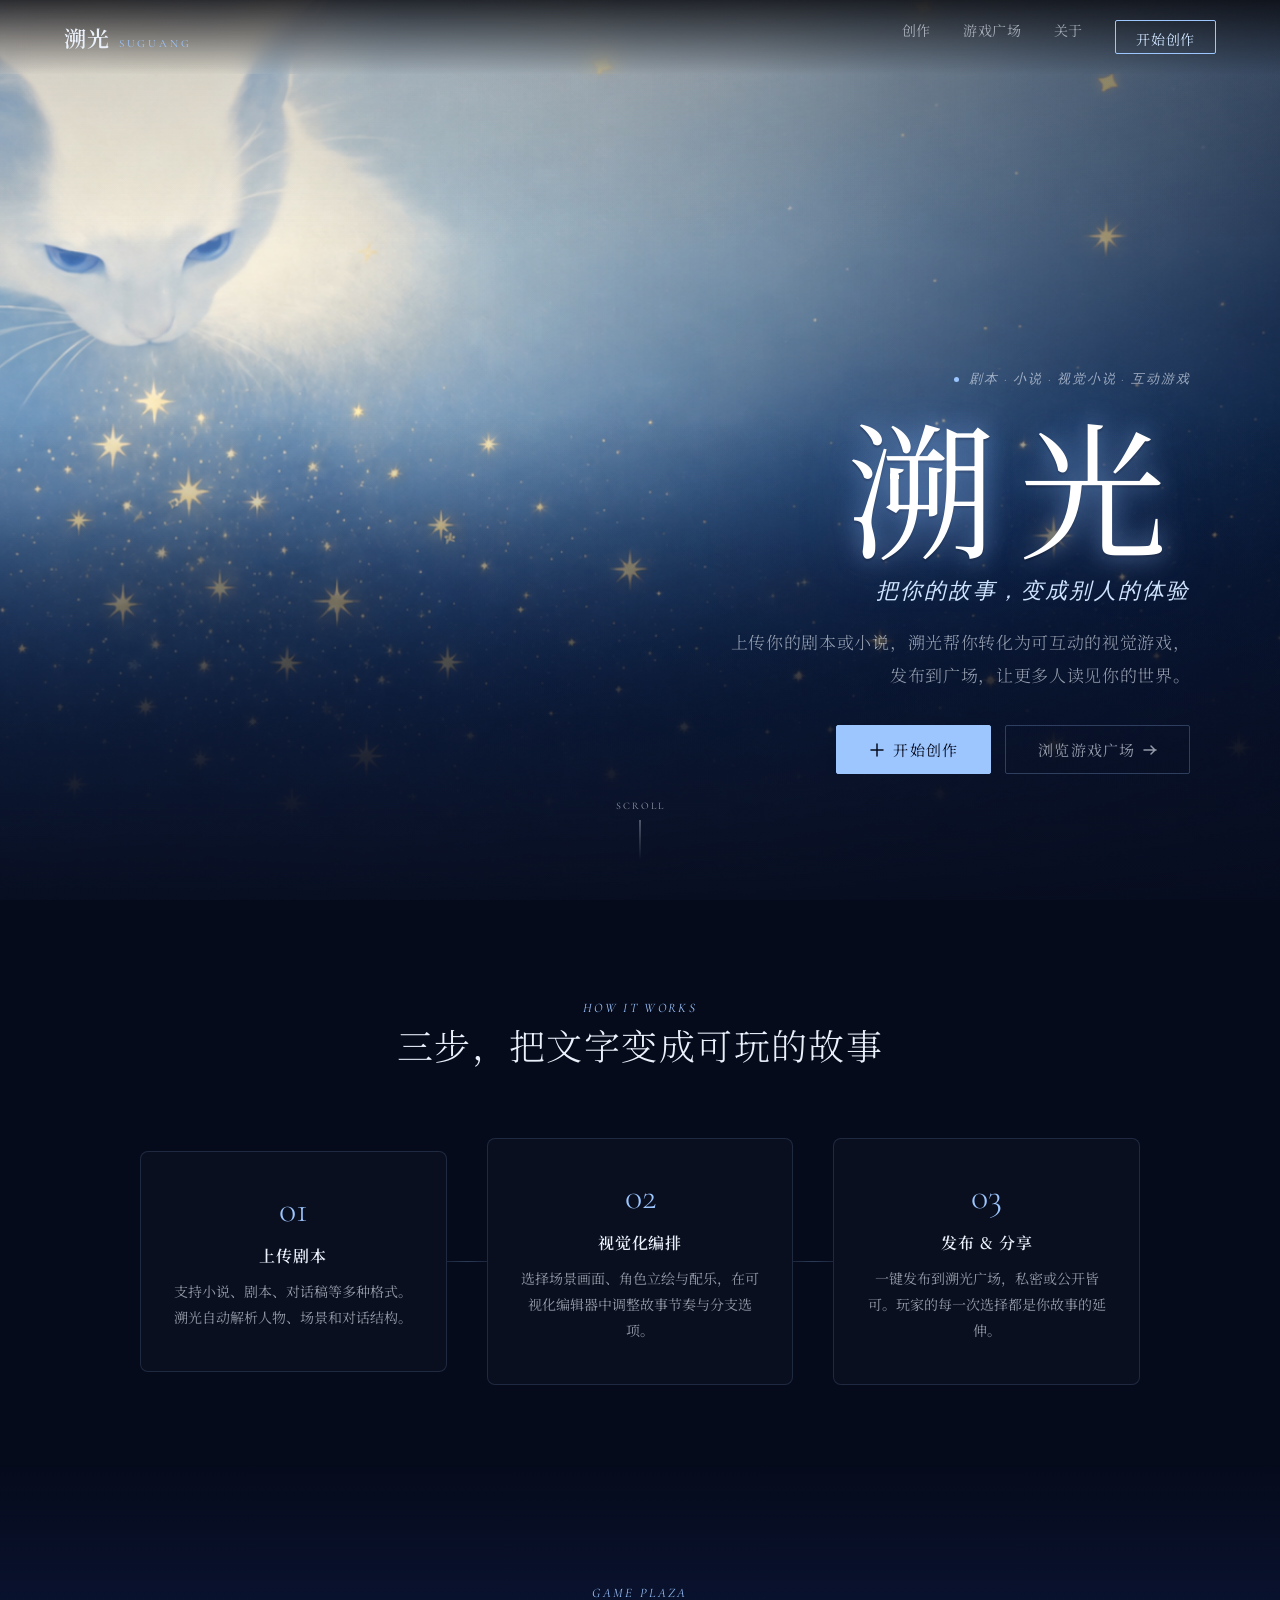
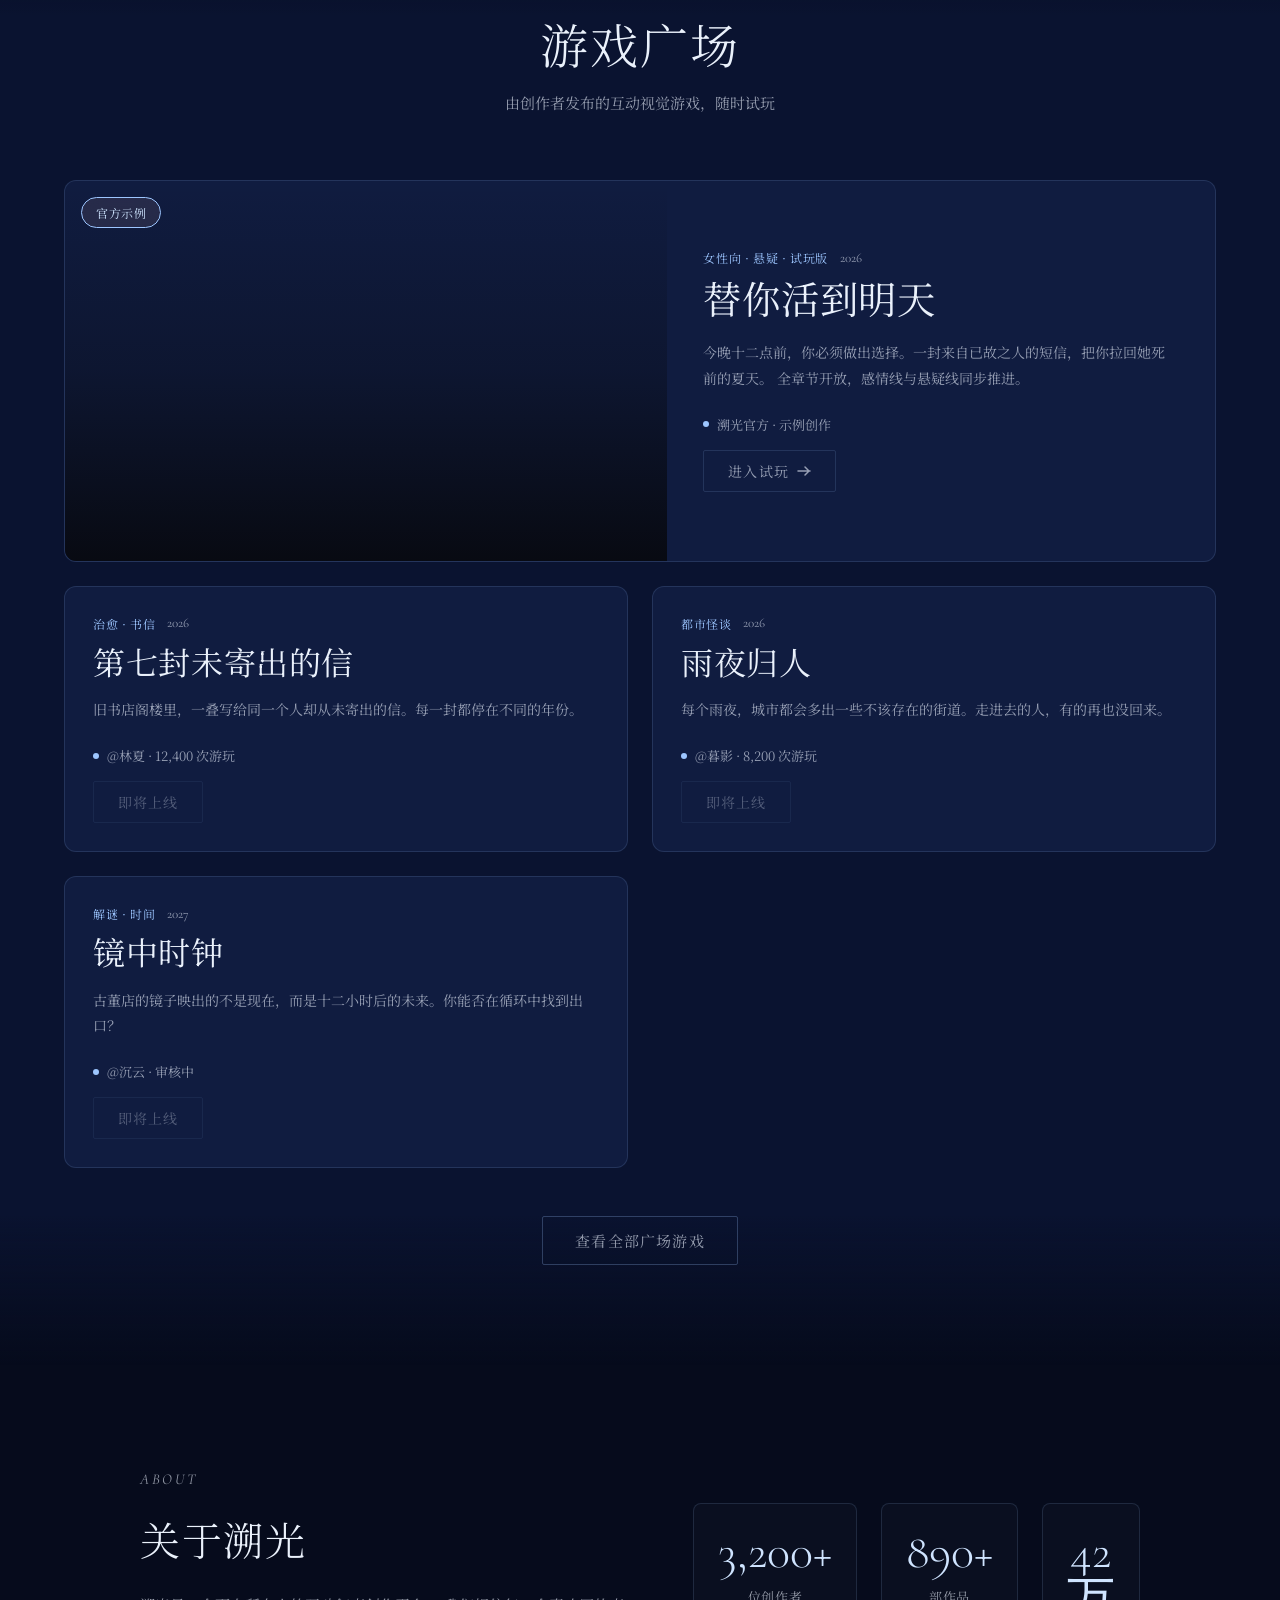
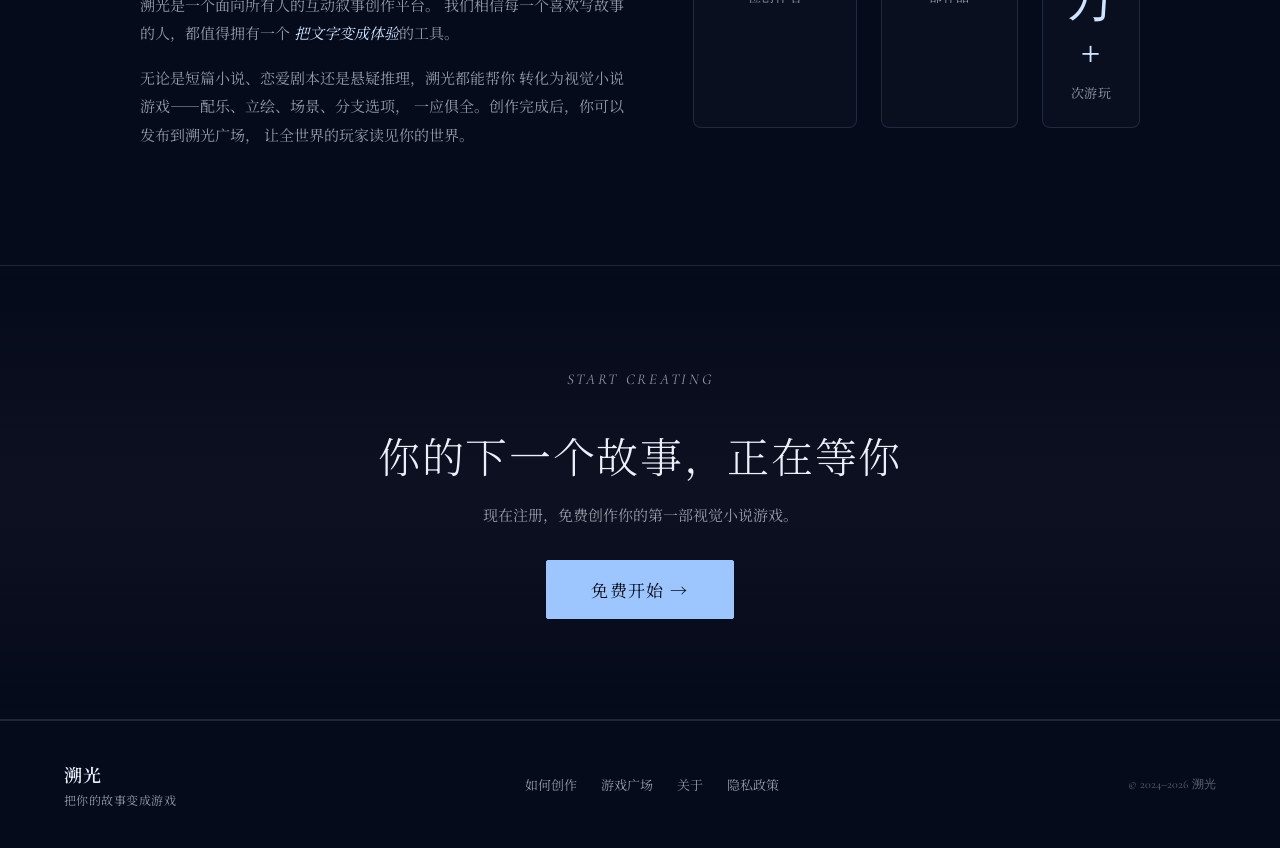
==== commit 731b54fd: "index.html" ====
--- a/index.html
+++ b/index.html
@@ -2,12 +2,402 @@
 <html lang="zh-CN">
   <head>
     <meta charset="UTF-8" />
-    <meta http-equiv="refresh" content="0; url=./outputs/landing.html" />
     <meta name="viewport" content="width=device-width, initial-scale=1.0" />
-    <title>溯光</title>
+    <title>溯光 — 把你的故事变成游戏</title>
+    <link rel="preconnect" href="https://fonts.googleapis.com" />
+    <link rel="preconnect" href="https://fonts.gstatic.com" crossorigin />
+    <link href="https://fonts.googleapis.com/css2?family=Cormorant+Garamond:ital,wght@0,300;0,400;0,600;1,300;1,400&family=Noto+Serif+SC:wght@300;400;600&display=swap" rel="stylesheet" />
+    <link rel="stylesheet" href="./landing.css" />
   </head>
   <body>
-    <p>正在跳转到最新版本，请稍候。</p>
-    <p><a href="./outputs/landing.html">如果没有自动跳转，请点这里</a></p>
+    <main class="landing-shell">
+      <!-- 背景图层 -->
+      <div class="landing-bg" aria-hidden="true"></div>
+      <div class="landing-grain" aria-hidden="true"></div>
+      <div class="landing-vignette" aria-hidden="true"></div>
+
+      <!-- 顶部导航 -->
+      <nav class="landing-nav" id="landingNav" aria-label="主导航">
+        <div class="nav-brand">
+          <span class="nav-brand-main">溯光</span>
+          <span class="nav-brand-sub">SUGUANG</span>
+        </div>
+        <div class="nav-links">
+          <a href="#how">创作</a>
+          <a href="#games">游戏广场</a>
+          <a href="#about">关于</a>
+          <a href="./creator.html?v=20260721-deploy1" class="nav-cta">开始创作</a>
+        </div>
+      </nav>
+
+      <!-- ══════ 英雄区 ══════ -->
+      <section class="hero" aria-label="溯光平台">
+        <div class="hero-art" aria-hidden="true">
+          <img class="hero-art-img" src="./assets/landing/hero-cat.png" alt="" />
+          <div class="hero-art-fade"></div>
+        </div>
+        <div class="hero-content">
+          <p class="hero-eyebrow">
+            <span class="eyebrow-dot"></span>
+            剧本 · 小说 · 视觉小说 · 互动游戏
+          </p>
+          <h1 class="hero-brand-title">溯光</h1>
+          <p class="hero-tagline">把你的故事，变成别人的体验</p>
+          <p class="hero-desc">
+            上传你的剧本或小说，溯光帮你转化为可互动的视觉游戏，<br />
+            发布到广场，让更多人读见你的世界。
+          </p>
+          <div class="hero-actions">
+            <a href="./creator.html?v=20260721-deploy1" class="btn btn--primary">
+              <svg width="16" height="16" viewBox="0 0 16 16" fill="none" aria-hidden="true">
+                <path d="M8 2v12M2 8h12" stroke="currentColor" stroke-width="1.5" stroke-linecap="round"/>
+              </svg>
+              开始创作
+            </a>
+            <a href="#games" class="btn btn--ghost">
+              <span>浏览游戏广场</span>
+              <svg width="14" height="14" viewBox="0 0 14 14" fill="none" aria-hidden="true">
+                <path d="M1 7h12M8 3l4 4-4 4" stroke="currentColor" stroke-width="1.5" stroke-linecap="round" stroke-linejoin="round"/>
+              </svg>
+            </a>
+          </div>
+        </div>
+        <div class="hero-scroll" aria-hidden="true">
+          <span>SCROLL</span>
+          <div class="scroll-line"></div>
+        </div>
+      </section>
+
+      <!-- ══════ 如何运作 ══════ -->
+      <section class="how" id="how" aria-label="如何创作">
+        <header class="section-header">
+          <p class="section-kicker">How it works</p>
+          <h2>三步，把文字变成可玩的故事</h2>
+        </header>
+        <div class="steps-grid">
+          <div class="step">
+            <span class="step-num">01</span>
+            <h3>上传剧本</h3>
+            <p>支持小说、剧本、对话稿等多种格式。溯光自动解析人物、场景和对话结构。</p>
+          </div>
+          <div class="step-divider" aria-hidden="true"></div>
+          <div class="step">
+            <span class="step-num">02</span>
+            <h3>视觉化编排</h3>
+            <p>选择场景画面、角色立绘与配乐，在可视化编辑器中调整故事节奏与分支选项。</p>
+          </div>
+          <div class="step-divider" aria-hidden="true"></div>
+          <div class="step">
+            <span class="step-num">03</span>
+            <h3>发布 &amp; 分享</h3>
+            <p>一键发布到溯光广场，私密或公开皆可。玩家的每一次选择都是你故事的延伸。</p>
+          </div>
+        </div>
+      </section>
+
+      <!-- ══════ 游戏广场 ══════ -->
+      <section class="works" id="games" aria-label="游戏广场">
+        <header class="works-header">
+          <p class="section-kicker">Game Plaza</p>
+          <h2>游戏广场</h2>
+          <p class="section-desc">由创作者发布的互动视觉游戏，随时试玩</p>
+        </header>
+
+        <div class="works-grid">
+          <!-- 主打作品：替你活到明天 -->
+          <article class="work-card work-card--featured">
+            <div class="work-visual">
+              <div class="work-cover" style="--cover-image: url('./assets/images/cover.png')"></div>
+              <div class="work-overlay"></div>
+              <span class="work-badge work-badge--featured">官方示例</span>
+            </div>
+            <div class="work-info">
+              <div class="work-meta">
+                <span class="work-tag">女性向 · 悬疑 · 试玩版</span>
+                <span class="work-year">2026</span>
+              </div>
+              <h3 class="work-title">替你活到明天</h3>
+              <p class="work-blurb">
+                今晚十二点前，你必须做出选择。一封来自已故之人的短信，把你拉回她死前的夏天。
+                全章节开放，感情线与悬疑线同步推进。
+              </p>
+              <div class="work-creator">
+                <span class="creator-dot"></span>
+                <span>溯光官方 · 示例创作</span>
+              </div>
+              <a href="./index-v2.html?v=20260723-norain2" class="work-link">
+                <span>进入试玩</span>
+                <svg width="14" height="14" viewBox="0 0 14 14" fill="none" aria-hidden="true">
+                  <path d="M1 7h12M8 3l4 4-4 4" stroke="currentColor" stroke-width="1.5" stroke-linecap="round" stroke-linejoin="round"/>
+                </svg>
+              </a>
+            </div>
+          </article>
+
+          <!-- 社区作品 -->
+          <article class="work-card">
+            <div class="work-visual">
+              <div class="work-cover work-cover--placeholder" style="--cover-hue: 200"></div>
+              <div class="work-overlay"></div>
+              <span class="work-badge">创作者发布</span>
+            </div>
+            <div class="work-info">
+              <div class="work-meta">
+                <span class="work-tag">治愈 · 书信</span>
+                <span class="work-year">2026</span>
+              </div>
+              <h3 class="work-title">第七封未寄出的信</h3>
+              <p class="work-blurb">
+                旧书店阁楼里，一叠写给同一个人却从未寄出的信。每一封都停在不同的年份。
+              </p>
+              <div class="work-creator">
+                <span class="creator-dot"></span>
+                <span>@林夏 · 12,400 次游玩</span>
+              </div>
+              <button class="work-link work-link--disabled" disabled>
+                <span>即将上线</span>
+              </button>
+            </div>
+          </article>
+
+          <article class="work-card">
+            <div class="work-visual">
+              <div class="work-cover work-cover--placeholder" style="--cover-hue: 280"></div>
+              <div class="work-overlay"></div>
+              <span class="work-badge">创作者发布</span>
+            </div>
+            <div class="work-info">
+              <div class="work-meta">
+                <span class="work-tag">都市怪谈</span>
+                <span class="work-year">2026</span>
+              </div>
+              <h3 class="work-title">雨夜归人</h3>
+              <p class="work-blurb">
+                每个雨夜，城市都会多出一些不该存在的街道。走进去的人，有的再也没回来。
+              </p>
+              <div class="work-creator">
+                <span class="creator-dot"></span>
+                <span>@暮影 · 8,200 次游玩</span>
+              </div>
+              <button class="work-link work-link--disabled" disabled>
+                <span>即将上线</span>
+              </button>
+            </div>
+          </article>
+
+          <article class="work-card">
+            <div class="work-visual">
+              <div class="work-cover work-cover--placeholder" style="--cover-hue: 40"></div>
+              <div class="work-overlay"></div>
+              <span class="work-badge">创作者发布</span>
+            </div>
+            <div class="work-info">
+              <div class="work-meta">
+                <span class="work-tag">解谜 · 时间</span>
+                <span class="work-year">2027</span>
+              </div>
+              <h3 class="work-title">镜中时钟</h3>
+              <p class="work-blurb">
+                古董店的镜子映出的不是现在，而是十二小时后的未来。你能否在循环中找到出口？
+              </p>
+              <div class="work-creator">
+                <span class="creator-dot"></span>
+                <span>@沉云 · 审核中</span>
+              </div>
+              <button class="work-link work-link--disabled" disabled>
+                <span>即将上线</span>
+              </button>
+            </div>
+          </article>
+        </div>
+
+        <div class="works-more">
+          <a href="#" class="btn btn--ghost">查看全部广场游戏</a>
+        </div>
+      </section>
+
+      <!-- ══════ 关于 ══════ -->
+      <section class="about" id="about" aria-label="关于溯光">
+        <div class="about-inner">
+          <div class="about-text">
+            <p class="section-kicker">About</p>
+            <h2>关于溯光</h2>
+            <p>
+              溯光是一个面向所有人的互动叙事创作平台。
+              我们相信每一个喜欢写故事的人，都值得拥有一个
+              <em>把文字变成体验</em>的工具。
+            </p>
+            <p>
+              无论是短篇小说、恋爱剧本还是悬疑推理，溯光都能帮你
+              转化为视觉小说游戏——配乐、立绘、场景、分支选项，
+              一应俱全。创作完成后，你可以发布到溯光广场，
+              让全世界的玩家读见你的世界。
+            </p>
+          </div>
+          <div class="about-stats">
+            <div class="stat">
+              <span class="stat-num">3,200+</span>
+              <span class="stat-label">位创作者</span>
+            </div>
+            <div class="stat">
+              <span class="stat-num">890+</span>
+              <span class="stat-label">部作品</span>
+            </div>
+            <div class="stat">
+              <span class="stat-num">42万+</span>
+              <span class="stat-label">次游玩</span>
+            </div>
+          </div>
+        </div>
+      </section>
+
+      <!-- ══════ CTA Banner ══════ -->
+      <section class="cta-banner" aria-label="开始创作">
+        <div class="cta-banner-inner">
+          <p class="section-kicker">Start Creating</p>
+          <h2>你的下一个故事，正在等你</h2>
+          <p>现在注册，免费创作你的第一部视觉小说游戏。</p>
+          <a href="#" class="btn btn--primary btn--large">免费开始 →</a>
+        </div>
+      </section>
+
+      <!-- 页脚 -->
+      <footer class="landing-footer">
+        <div class="footer-inner">
+          <div class="footer-brand-block">
+            <span class="nav-brand-main" style="font-size:18px">溯光</span>
+            <span class="footer-tagline">把你的故事变成游戏</span>
+          </div>
+          <div class="footer-links">
+            <a href="#how">如何创作</a>
+            <a href="#games">游戏广场</a>
+            <a href="#about">关于</a>
+            <a href="#">隐私政策</a>
+          </div>
+          <span class="footer-copy">© 2024–2026 溯光</span>
+        </div>
+      </footer>
+    </main>
+
+    <script src="./creator-engine.js?v=20260721-deploy1"></script>
+    <script>
+      // Nav scroll effect
+      const nav = document.getElementById('landingNav');
+      window.addEventListener('scroll', () => {
+        nav.classList.toggle('is-scrolled', scrollY > 60);
+      });
+
+      // Active link highlight
+      const sections = document.querySelectorAll('section[id]');
+      const navLinks = document.querySelectorAll('.nav-links a[href^="#"]');
+      window.addEventListener('scroll', () => {
+        let current = '';
+        sections.forEach(s => {
+          if (scrollY >= s.offsetTop - 200) current = s.getAttribute('id');
+        });
+        navLinks.forEach(a => {
+          a.classList.toggle('is-active', a.getAttribute('href') === '#' + current);
+        });
+      });
+
+      // Intersection reveal
+      const observer = new IntersectionObserver((entries) => {
+        entries.forEach(e => {
+          if (e.isIntersecting) {
+            e.target.classList.add('is-visible');
+            observer.unobserve(e.target);
+          }
+        });
+      }, { threshold: 0.12 });
+      document.querySelectorAll('.work-card, .about-inner, .cta-banner-inner, .step').forEach(el => observer.observe(el));
+
+      function escapeHtml(value) {
+        return String(value == null ? '' : value)
+          .replace(/&/g, '&amp;')
+          .replace(/</g, '&lt;')
+          .replace(/>/g, '&gt;')
+          .replace(/"/g, '&quot;')
+          .replace(/'/g, '&#39;');
+      }
+
+      function hashHue(value) {
+        return [...String(value)].reduce((sum, char) => sum + char.charCodeAt(0), 180) % 360;
+      }
+
+      const API_BASE = window.location.protocol === 'file:' ? 'http://127.0.0.1:4175' : '';
+      const apiUrl = path => `${API_BASE}${path}`;
+
+      async function fetchServerGames() {
+        try {
+          const response = await fetch(apiUrl('/api/games?limit=20'), { cache: 'no-store' });
+          if (!response.ok) return [];
+          const payload = await response.json();
+          return payload.ok && Array.isArray(payload.games) ? payload.games : [];
+        } catch (error) {
+          return [];
+        }
+      }
+
+      async function injectPublishedWorks() {
+        const engine = window.SuguangCreatorEngine;
+        const worksGrid = document.querySelector('.works-grid');
+        const featuredCard = document.querySelector('.work-card--featured');
+        if (!engine || !worksGrid || !featuredCard) return;
+
+        const serverGames = await fetchServerGames();
+        const serverIds = new Set(serverGames.map(game => game.id));
+        const seen = new Set();
+        const localGames = engine.loadPublishedGames(localStorage);
+        const games = [...serverGames, ...localGames]
+          .filter(game => {
+            if (!engine.canShowInPlaza(game)) return false;
+            if (seen.has(game.id)) return false;
+            seen.add(game.id);
+            return true;
+          })
+          .slice(0, 6);
+        if (!games.length) return;
+
+        const fragment = document.createDocumentFragment();
+        games.forEach(game => {
+          const article = document.createElement('article');
+          article.className = 'work-card is-local-published';
+          const isServerGame = serverIds.has(game.id);
+          const tags = game.tags && game.tags.length ? game.tags.join(' · ') : (isServerGame ? '公开发布' : '本地发布');
+          const desc = game.description || `由创作工作台生成，共 ${game.nodes?.length || 0} 个互动节点。`;
+          article.innerHTML = `
+            <div class="work-visual">
+              <div class="work-cover work-cover--placeholder" style="--cover-hue: ${hashHue(game.id)}"></div>
+              <div class="work-overlay"></div>
+              <span class="work-badge">${isServerGame ? '广场作品' : '本地作品'}</span>
+            </div>
+            <div class="work-info">
+              <div class="work-meta">
+                <span class="work-tag">${escapeHtml(tags)}</span>
+                <span class="work-year">2026</span>
+              </div>
+              <h3 class="work-title">${escapeHtml(game.title)}</h3>
+              <p class="work-blurb">${escapeHtml(desc)}</p>
+              <div class="work-creator">
+                <span class="creator-dot"></span>
+                <span>${isServerGame ? '服务器发布' : '你发布的作品'} · ${escapeHtml(String(game.nodes?.length || 0))} 节点</span>
+              </div>
+              <a href="./player.html?id=${encodeURIComponent(game.id)}" class="work-link">
+                <span>进入试玩</span>
+                <svg width="14" height="14" viewBox="0 0 14 14" fill="none" aria-hidden="true">
+                  <path d="M1 7h12M8 3l4 4-4 4" stroke="currentColor" stroke-width="1.5" stroke-linecap="round" stroke-linejoin="round"/>
+                </svg>
+              </a>
+            </div>
+          `;
+          fragment.appendChild(article);
+          observer.observe(article);
+        });
+
+        featuredCard.after(fragment);
+      }
+
+      injectPublishedWorks();
+    </script>
   </body>
 </html>
--- a/landing.css
+++ b/landing.css
@@ -0,0 +1,1180 @@
+/* ══════════════════════════════════════════════════════
+   溯光 — Landing Page
+   Palette: deep-night-blue | starlight-white | soft-gold
+   ══════════════════════════════════════════════════════ */
+
+:root {
+  color-scheme: dark;
+  --ink:          #eaf1fb;
+  --ink-dim:      rgba(234,241,251,0.62);
+  --accent:       #9dc6ff;
+  --accent-bright:#cfe4ff;
+  --secondary:    #7f9bd6;
+  --gold:         #f4d79a;
+  --cyan-tint:    rgba(157,198,255,0.92);
+  --base-bg:      #060b1c;
+  --surface:      #0a1330;
+  --surface-elev: #101c40;
+  --line:         rgba(157,198,255,0.14);
+  --line-mid:     rgba(157,198,255,0.26);
+  --shadow:       0 26px 80px rgba(3,8,26,0.6);
+  --shadow-sm:    0 8px 24px rgba(3,8,26,0.4);
+
+  font-family: "Noto Serif SC", "Songti SC", serif;
+}
+
+*, *::before, *::after { box-sizing: border-box; }
+
+html { scroll-behavior: smooth; }
+
+body {
+  margin: 0;
+  background: var(--base-bg);
+  color: var(--ink);
+  -webkit-font-smoothing: antialiased;
+}
+
+a { color: inherit; text-decoration: none; }
+button { color: inherit; font: inherit; cursor: pointer; }
+
+/* ══════════ LANDING SHELL ═══════ */
+.landing-shell {
+  position: relative;
+  min-height: 100vh;
+  background: var(--base-bg);
+  overflow-x: hidden;
+}
+
+/* ── Background layers ── */
+.landing-bg {
+  position: fixed;
+  inset: 0;
+  z-index: 0;
+  background:
+    radial-gradient(ellipse at 18% 12%, rgba(120,170,255,0.20), transparent 55%),
+    radial-gradient(ellipse at 85% 80%, rgba(60,90,180,0.16), transparent 55%),
+    linear-gradient(180deg, #081130 0%, #060b1c 60%, #04081a 100%);
+  pointer-events: none;
+}
+
+.landing-grain {
+  position: fixed;
+  inset: 0;
+  z-index: 1;
+  opacity: 0.028;
+  background-image: url("data:image/svg+xml,%3Csvg viewBox='0 0 256 256' xmlns='http://www.w3.org/2000/svg'%3E%3Cfilter id='n'%3E%3CfeTurbulence type='fractalNoise' baseFrequency='.85' numOctaves='4' stitchTiles='stitch'/%3E%3C/filter%3E%3Crect width='100%25' height='100%25' filter='url(%23n)'/%3E%3C/svg%3E");
+  background-size: 128px 128px;
+  pointer-events: none;
+}
+
+.landing-vignette {
+  position: fixed;
+  inset: 0;
+  z-index: 2;
+  background:
+    linear-gradient(to bottom, rgba(0,0,0,0.2), transparent 30%, transparent 70%, rgba(0,0,0,0.3)),
+    radial-gradient(circle at center, transparent 50%, rgba(0,0,0,0.4));
+  pointer-events: none;
+}
+
+/* ══════════ NAVIGATION ═══════ */
+.landing-nav {
+  position: fixed;
+  top: 0;
+  left: 0;
+  right: 0;
+  z-index: 100;
+  display: flex;
+  align-items: center;
+  justify-content: space-between;
+  padding: 20px clamp(24px, 5vw, 64px);
+  background: linear-gradient(to bottom, rgba(7,8,13,0.8), transparent);
+  backdrop-filter: blur(12px);
+  transition: background 300ms ease;
+}
+
+.landing-nav.is-scrolled {
+  background: rgba(7,8,13,0.92);
+  border-bottom: 1px solid var(--line);
+}
+
+.nav-brand {
+  display: flex;
+  align-items: baseline;
+  gap: 8px;
+}
+
+.nav-brand-main {
+  font-family: "Noto Serif SC", serif;
+  font-size: 22px;
+  font-weight: 600;
+  letter-spacing: 0.06em;
+  color: var(--ink);
+}
+
+.nav-brand-sub {
+  font-family: "Cormorant Garamond", serif;
+  font-size: 11px;
+  font-weight: 400;
+  letter-spacing: 0.26em;
+  color: var(--accent);
+  text-transform: uppercase;
+}
+
+.nav-links {
+  display: flex;
+  gap: 32px;
+}
+
+.nav-links a {
+  position: relative;
+  font-family: "Noto Serif SC", serif;
+  font-size: 14px;
+  color: var(--ink-dim);
+  letter-spacing: 0.05em;
+  transition: color 200ms ease;
+  padding-bottom: 4px;
+}
+
+.nav-links a::after {
+  content: "";
+  position: absolute;
+  bottom: 0;
+  left: 0;
+  width: 0;
+  height: 1px;
+  background: var(--accent);
+  transition: width 300ms ease;
+}
+
+.nav-cta {
+  padding: 8px 20px;
+  border: 1px solid var(--accent);
+  border-radius: 2px;
+  color: var(--accent-bright) !important;
+  font-size: 13px;
+  letter-spacing: 0.08em;
+  transition: background 250ms ease, color 250ms ease !important;
+}
+
+.nav-cta:hover {
+  background: var(--accent) !important;
+  color: var(--base-bg) !important;
+}
+
+.nav-cta::after { display: none !important; }
+
+/* ══════════ BTN SYSTEM ═══════ */
+.btn {
+  display: inline-flex;
+  align-items: center;
+  gap: 8px;
+  padding: 13px 32px;
+  border-radius: 2px;
+  font-family: "Noto Serif SC", serif;
+  font-size: 15px;
+  letter-spacing: 0.08em;
+  cursor: pointer;
+  border: 1px solid transparent;
+  text-decoration: none;
+  transition: background 250ms ease, color 250ms ease, transform 250ms ease, border-color 250ms ease;
+}
+
+.btn:hover { transform: translateY(-2px); }
+
+.btn--primary {
+  background: var(--accent);
+  color: var(--base-bg);
+  border-color: var(--accent);
+}
+
+.btn--primary:hover {
+  background: var(--accent-bright);
+  border-color: var(--accent-bright);
+}
+
+.btn--ghost {
+  background: transparent;
+  color: var(--ink-dim);
+  border-color: var(--line-mid);
+}
+
+.btn--ghost:hover {
+  border-color: var(--accent);
+  color: var(--accent-bright);
+}
+
+.btn--ghost svg { transition: transform 250ms ease; }
+.btn--ghost:hover svg { transform: translateX(4px); }
+
+.btn--large {
+  padding: 16px 44px;
+  font-size: 17px;
+}
+
+/* ══════════ HERO EYEBROW ═══════ */
+.hero-eyebrow {
+  display: flex;
+  align-items: center;
+  gap: 10px;
+  justify-content: flex-end;
+  margin: 0 0 22px;
+  font-family: "Cormorant Garamond", serif;
+  font-size: 13px;
+  font-style: italic;
+  letter-spacing: 0.14em;
+  color: var(--ink-dim);
+  opacity: 0;
+  transform: translateY(12px);
+  animation: fade-up 0.8s cubic-bezier(0.23, 1, 0.32, 1) 0.2s both;
+}
+
+.eyebrow-dot {
+  display: inline-block;
+  width: 5px;
+  height: 5px;
+  border-radius: 999px;
+  background: var(--accent);
+  flex-shrink: 0;
+}
+
+/* ══════════ HERO ACTIONS ═══════ */
+.hero-actions {
+  display: flex;
+  gap: 14px;
+  justify-content: flex-end;
+  flex-wrap: wrap;
+  opacity: 0;
+  transform: translateY(16px);
+  animation: fade-up 0.8s cubic-bezier(0.23, 1, 0.32, 1) 1.05s both;
+}
+
+/* ══════════ HOW SECTION ═══════ */
+.how {
+  position: relative;
+  z-index: 10;
+  padding: 100px clamp(24px, 5vw, 64px) 80px;
+}
+
+.section-header {
+  max-width: 600px;
+  margin: 0 auto 64px;
+  text-align: center;
+}
+
+.section-header h2 {
+  margin: 0;
+  font-family: "Cormorant Garamond", "Noto Serif SC", serif;
+  font-size: clamp(24px, 3.5vw, 36px);
+  font-weight: 300;
+  letter-spacing: 0.04em;
+  line-height: 1.4;
+}
+
+.steps-grid {
+  display: flex;
+  max-width: 1000px;
+  margin: 0 auto;
+  gap: 0;
+  align-items: center;
+}
+
+.step {
+  flex: 1;
+  text-align: center;
+  padding: 40px 32px;
+  border: 1px solid var(--line);
+  border-radius: 8px;
+  background: rgba(255,255,255,0.02);
+  opacity: 0;
+  transform: translateY(30px);
+  transition: opacity 0.7s cubic-bezier(0.23, 1, 0.32, 1), transform 0.7s cubic-bezier(0.23, 1, 0.32, 1), border-color 300ms ease;
+}
+
+.step:nth-child(1) { transition-delay: 0s; }
+.step:nth-child(3) { transition-delay: 0.15s; }
+.step:nth-child(5) { transition-delay: 0.3s; }
+
+.step.is-visible {
+  opacity: 1;
+  transform: translateY(0);
+}
+
+.step:hover {
+  border-color: var(--line-mid);
+}
+
+.step-divider {
+  width: 40px;
+  height: 1px;
+  background: linear-gradient(to right, var(--line), var(--line-mid), var(--line));
+  flex-shrink: 0;
+}
+
+.step-num {
+  display: block;
+  font-family: "Cormorant Garamond", serif;
+  font-size: 36px;
+  font-weight: 300;
+  color: var(--accent);
+  margin-bottom: 16px;
+  line-height: 1;
+}
+
+.step h3 {
+  margin: 0 0 12px;
+  font-family: "Noto Serif SC", serif;
+  font-size: 16px;
+  font-weight: 600;
+  letter-spacing: 0.06em;
+}
+
+.step p {
+  margin: 0;
+  font-size: 14px;
+  line-height: 1.85;
+  color: var(--ink-dim);
+}
+
+/* ══════════ WORK CREATOR ═══════ */
+.work-creator {
+  display: flex;
+  align-items: center;
+  gap: 8px;
+  margin-bottom: 16px;
+  font-size: 13px;
+  color: var(--ink-dim);
+}
+
+.creator-dot {
+  display: inline-block;
+  width: 6px;
+  height: 6px;
+  border-radius: 999px;
+  background: var(--accent);
+  flex-shrink: 0;
+}
+
+/* ══════════ WORKS MORE ═══════ */
+.works-more {
+  display: flex;
+  justify-content: center;
+  margin-top: 48px;
+}
+
+/* ══════════ CTA BANNER ═══════ */
+.cta-banner {
+  position: relative;
+  z-index: 10;
+  padding: 100px clamp(24px, 5vw, 64px);
+  text-align: center;
+  background: linear-gradient(to bottom, transparent, rgba(201,167,161,0.04), transparent);
+  border-top: 1px solid var(--line);
+  border-bottom: 1px solid var(--line);
+}
+
+.cta-banner-inner {
+  max-width: 640px;
+  margin: 0 auto;
+  opacity: 0;
+  transform: translateY(40px);
+  transition: opacity 0.8s cubic-bezier(0.23, 1, 0.32, 1), transform 0.8s cubic-bezier(0.23, 1, 0.32, 1);
+}
+
+.cta-banner-inner.is-visible {
+  opacity: 1;
+  transform: translateY(0);
+}
+
+.cta-banner h2 {
+  margin: 0 0 16px;
+  font-family: "Cormorant Garamond", "Noto Serif SC", serif;
+  font-size: clamp(28px, 4vw, 42px);
+  font-weight: 300;
+  letter-spacing: 0.04em;
+}
+
+.cta-banner p {
+  margin: 0 0 32px;
+  font-size: 15px;
+  color: var(--ink-dim);
+  line-height: 1.8;
+}
+
+/* ══════════ FOOTER UPDATES ═══════ */
+.footer-brand-block {
+  display: flex;
+  flex-direction: column;
+  gap: 4px;
+}
+
+.footer-tagline {
+  font-size: 12px;
+  color: var(--ink-dim);
+  letter-spacing: 0.04em;
+}
+
+.footer-links {
+  display: flex;
+  gap: 24px;
+  align-items: center;
+}
+
+.footer-links a {
+  font-size: 13px;
+  color: var(--ink-dim);
+  transition: color 200ms ease;
+}
+
+.footer-links a:hover {
+  color: var(--ink);
+}
+
+.nav-links a:hover::after,
+.nav-links a.is-active::after {
+  width: 100%;
+}
+
+/* ══════════ HERO ═══════ */
+.hero {
+  position: relative;
+  z-index: 10;
+  min-height: 100svh;
+  display: flex;
+  align-items: flex-end;
+  justify-content: flex-end;
+  padding: 0 clamp(28px, 7vw, 120px) clamp(96px, 14vh, 150px);
+  overflow: hidden;
+}
+
+/* Full-bleed dreamy artwork */
+.hero-art {
+  position: absolute;
+  inset: 0;
+  z-index: 0;
+  overflow: hidden;
+}
+
+.hero-art-img {
+  position: absolute;
+  inset: 0;
+  width: 100%;
+  height: 100%;
+  object-fit: cover;
+  object-position: 20% 28%;
+  transform: scale(1.04);
+  animation: hero-drift 24s ease-in-out infinite alternate, fade-in 1.4s ease both;
+}
+
+/* Left/bottom scrim so text stays legible over the art */
+.hero-art-fade {
+  position: absolute;
+  inset: 0;
+  background:
+    linear-gradient(180deg, rgba(6,11,28,0.18) 0%, transparent 28%, transparent 46%, rgba(6,11,28,0.62) 82%, rgba(6,11,28,0.9) 100%),
+    linear-gradient(270deg, rgba(6,11,28,0.5) 0%, rgba(6,11,28,0.14) 40%, transparent 66%);
+}
+
+.hero-content {
+  position: relative;
+  z-index: 2;
+  text-align: right;
+  max-width: 620px;
+}
+
+.hero-kicker {
+  margin: 0 0 16px;
+  font-family: "Cormorant Garamond", serif;
+  font-size: 13px;
+  font-weight: 400;
+  font-style: italic;
+  letter-spacing: 0.22em;
+  color: var(--accent);
+  text-transform: uppercase;
+  opacity: 0;
+  transform: translateY(16px);
+  animation: fade-up 0.8s cubic-bezier(0.23, 1, 0.32, 1) 0.3s both;
+}
+
+/* Brand title — large centered 溯光 */
+.hero-brand-title {
+  margin: 0 0 18px;
+  font-family: "Noto Serif SC", serif;
+  font-size: clamp(72px, 12vw, 148px);
+  font-weight: 400;
+  letter-spacing: 0.16em;
+  line-height: 1;
+  color: #ffffff;
+  text-shadow:
+    0 0 24px rgba(157,198,255,0.55),
+    0 0 60px rgba(120,170,255,0.35),
+    0 2px 2px rgba(4,8,26,0.4);
+  opacity: 0;
+  transform: translateY(20px);
+  animation: fade-up 1s cubic-bezier(0.23, 1, 0.32, 1) 0.4s both;
+}
+
+.hero-tagline {
+  margin: 0 0 20px;
+  font-family: "Cormorant Garamond", serif;
+  font-size: clamp(16px, 2vw, 22px);
+  font-style: italic;
+  font-weight: 300;
+  letter-spacing: 0.1em;
+  color: var(--accent-bright);
+  opacity: 0;
+  transform: translateY(14px);
+  animation: fade-up 0.8s cubic-bezier(0.23, 1, 0.32, 1) 0.65s both;
+}
+
+.hero-title {
+  margin: 0 0 24px;
+  font-family: "Cormorant Garamond", "Noto Serif SC", serif;
+  font-weight: 300;
+  line-height: 1.1;
+  color: var(--ink);
+}
+
+.hero-line {
+  display: block;
+  font-size: clamp(36px, 5vw, 64px);
+  letter-spacing: 0.04em;
+  opacity: 0;
+  transform: translateY(24px);
+  animation: fade-up 1s cubic-bezier(0.23, 1, 0.32, 1) 0.5s both;
+}
+
+.hero-line--em {
+  font-style: italic;
+  font-weight: 400;
+  color: var(--accent-bright);
+  animation-delay: 0.65s;
+}
+
+.hero-desc {
+  margin: 0 0 40px;
+  font-size: clamp(14px, 1.5vw, 17px);
+  font-weight: 300;
+  line-height: 1.9;
+  color: var(--ink-dim);
+  letter-spacing: 0.04em;
+  opacity: 0;
+  transform: translateY(16px);
+  animation: fade-up 0.8s cubic-bezier(0.23, 1, 0.32, 1) 0.85s both;
+}
+
+.hero-cta {
+  display: inline-flex;
+  align-items: center;
+  gap: 10px;
+  padding: 14px 36px;
+  border: 1px solid var(--accent);
+  border-radius: 2px;
+  background: transparent;
+  color: var(--accent-bright);
+  font-family: "Noto Serif SC", serif;
+  font-size: 15px;
+  letter-spacing: 0.12em;
+  transition: background 250ms ease, color 250ms ease, transform 250ms ease;
+  opacity: 0;
+  transform: translateY(16px);
+  animation: fade-up 0.8s cubic-bezier(0.23, 1, 0.32, 1) 1.05s both;
+}
+
+.hero-cta:hover {
+  background: var(--accent);
+  color: var(--base-bg);
+  transform: translateY(-2px);
+}
+
+.hero-cta svg {
+  transition: transform 250ms ease;
+}
+
+.hero-cta:hover svg {
+  transform: translateX(4px);
+}
+
+/* Hero decorative lines */
+.hero-decor {
+  position: absolute;
+  right: clamp(24px, 5vw, 64px);
+  top: 50%;
+  transform: translateY(-50%);
+  display: flex;
+  flex-direction: column;
+  gap: 8px;
+  z-index: 1;
+}
+
+.hero-decor span {
+  display: block;
+  width: 1px;
+  height: 60px;
+  background: var(--line);
+  opacity: 0;
+  transform: scaleY(0);
+  transform-origin: top;
+  animation: line-grow 0.6s ease both;
+}
+
+.hero-decor span:nth-child(1) { animation-delay: 1.2s; height: 80px; background: rgba(201,167,161,0.3); }
+.hero-decor span:nth-child(2) { animation-delay: 1.4s; }
+.hero-decor span:nth-child(3) { animation-delay: 1.6s; height: 40px; }
+
+/* Scroll indicator */
+.hero-scroll {
+  position: absolute;
+  bottom: 40px;
+  left: 50%;
+  transform: translateX(-50%);
+  display: flex;
+  flex-direction: column;
+  align-items: center;
+  gap: 8px;
+  z-index: 2;
+  opacity: 0;
+  animation: fade-in 0.6s ease 1.8s both;
+}
+
+.hero-scroll span {
+  font-family: "Cormorant Garamond", serif;
+  font-size: 10px;
+  letter-spacing: 0.2em;
+  color: var(--ink-dim);
+  text-transform: uppercase;
+}
+
+.scroll-line {
+  width: 1px;
+  height: 40px;
+  background: linear-gradient(to bottom, var(--ink-dim), transparent);
+  animation: scroll-bob 2s ease-in-out infinite;
+}
+
+/* ══════════ SECTIONS COMMON ═══════ */
+.section-kicker {
+  margin: 0 0 8px;
+  font-family: "Cormorant Garamond", serif;
+  font-size: 13px;
+  font-weight: 400;
+  font-style: italic;
+  letter-spacing: 0.18em;
+  color: var(--accent);
+  text-transform: uppercase;
+}
+
+.section-desc {
+  margin: 12px 0 0;
+  font-size: 15px;
+  color: var(--ink-dim);
+  line-height: 1.7;
+}
+
+/* ══════════ WORKS ═══════ */
+.works {
+  position: relative;
+  z-index: 10;
+  padding: 120px clamp(24px, 5vw, 64px) 100px;
+  background: linear-gradient(to bottom, transparent, var(--surface) 10%, var(--surface) 90%, transparent);
+}
+
+.works-header {
+  max-width: 1200px;
+  margin: 0 auto 64px;
+  text-align: center;
+}
+
+.works-header h2 {
+  margin: 0;
+  font-family: "Cormorant Garamond", "Noto Serif SC", serif;
+  font-size: clamp(32px, 5vw, 48px);
+  font-weight: 300;
+  letter-spacing: 0.04em;
+}
+
+.works-grid {
+  display: grid;
+  max-width: 1200px;
+  margin: 0 auto;
+  gap: 24px;
+  grid-template-columns: repeat(2, 1fr);
+}
+
+/* ── Work cards ── */
+.work-card {
+  position: relative;
+  border-radius: 12px;
+  overflow: hidden;
+  background: var(--surface-elev);
+  border: 1px solid var(--line);
+  transition: transform 400ms cubic-bezier(0.23, 1, 0.32, 1), box-shadow 400ms ease, border-color 400ms ease;
+  opacity: 0;
+  transform: translateY(40px);
+}
+
+.work-card.is-visible {
+  opacity: 1;
+  transform: translateY(0);
+}
+
+.work-card:hover {
+  transform: translateY(-6px);
+  box-shadow: var(--shadow);
+  border-color: var(--line-mid);
+}
+
+.work-card--featured {
+  grid-column: span 2;
+  display: grid;
+  grid-template-columns: 1.1fr 1fr;
+  min-height: 380px;
+}
+
+.work-visual {
+  position: relative;
+  overflow: hidden;
+}
+
+.work-card--featured .work-visual {
+  min-height: 380px;
+}
+
+.work-cover {
+  position: absolute;
+  inset: 0;
+  background: var(--cover-image, none) center/cover no-repeat;
+  transition: transform 600ms cubic-bezier(0.23, 1, 0.32, 1);
+}
+
+.work-card:hover .work-cover {
+  transform: scale(1.04);
+}
+
+.work-cover--placeholder {
+  background:
+    linear-gradient(135deg, hsl(var(--cover-hue, 0), 18%, 14%), hsl(var(--cover-hue, 0), 14%, 8%));
+}
+
+.work-cover--placeholder::after {
+  content: "";
+  position: absolute;
+  inset: 0;
+  background:
+    radial-gradient(circle at 30% 40%, hsl(var(--cover-hue, 0), 20%, 22%), transparent 60%),
+    radial-gradient(circle at 70% 60%, hsl(var(--cover-hue, 0), 15%, 18%), transparent 50%);
+}
+
+.work-overlay {
+  position: absolute;
+  inset: 0;
+  background: linear-gradient(to top, rgba(7,8,13,0.9) 0%, rgba(7,8,13,0.3) 50%, transparent 100%);
+  transition: opacity 400ms ease;
+}
+
+.work-card:hover .work-overlay {
+  opacity: 0.85;
+}
+
+.work-badge {
+  position: absolute;
+  top: 16px;
+  left: 16px;
+  padding: 6px 14px;
+  border: 1px solid var(--line);
+  border-radius: 999px;
+  background: rgba(7,8,13,0.7);
+  backdrop-filter: blur(10px);
+  font-size: 12px;
+  color: var(--ink-dim);
+  letter-spacing: 0.05em;
+  z-index: 2;
+}
+
+.work-badge--featured {
+  border-color: var(--accent);
+  color: var(--accent-bright);
+  background: rgba(201,167,161,0.12);
+}
+
+.work-info {
+  padding: 28px;
+  display: flex;
+  flex-direction: column;
+  justify-content: center;
+}
+
+.work-card--featured .work-info {
+  padding: 36px;
+}
+
+.work-meta {
+  display: flex;
+  gap: 12px;
+  margin-bottom: 12px;
+  align-items: center;
+}
+
+.work-tag {
+  font-size: 12px;
+  color: var(--accent);
+  letter-spacing: 0.05em;
+}
+
+.work-year {
+  font-family: "Cormorant Garamond", serif;
+  font-size: 13px;
+  color: var(--ink-dim);
+}
+
+.work-title {
+  margin: 0 0 12px;
+  font-family: "Cormorant Garamond", "Noto Serif SC", serif;
+  font-size: clamp(22px, 2.5vw, 32px);
+  font-weight: 400;
+  letter-spacing: 0.02em;
+  line-height: 1.3;
+}
+
+.work-card--featured .work-title {
+  font-size: clamp(28px, 3vw, 40px);
+}
+
+.work-blurb {
+  margin: 0 0 24px;
+  font-size: 14px;
+  line-height: 1.8;
+  color: var(--ink-dim);
+  display: -webkit-box;
+  -webkit-line-clamp: 3;
+  -webkit-box-orient: vertical;
+  overflow: hidden;
+}
+
+.work-link {
+  display: inline-flex;
+  align-items: center;
+  gap: 8px;
+  align-self: flex-start;
+  padding: 10px 24px;
+  border: 1px solid var(--line);
+  border-radius: 2px;
+  background: transparent;
+  color: var(--ink-dim);
+  font-family: "Noto Serif SC", serif;
+  font-size: 14px;
+  letter-spacing: 0.08em;
+  transition: border-color 250ms ease, color 250ms ease, background 250ms ease;
+}
+
+.work-link:hover {
+  border-color: var(--accent);
+  color: var(--accent-bright);
+  background: rgba(201,167,161,0.06);
+}
+
+.work-link svg {
+  transition: transform 250ms ease;
+}
+
+.work-link:hover svg {
+  transform: translateX(3px);
+}
+
+.work-link--disabled {
+  opacity: 0.5;
+  cursor: not-allowed;
+}
+
+.work-link--disabled:hover {
+  border-color: var(--line);
+  color: var(--ink-dim);
+  background: transparent;
+}
+
+/* ══════════ ABOUT ═══════ */
+.about {
+  position: relative;
+  z-index: 10;
+  padding: 100px clamp(24px, 5vw, 64px);
+}
+
+.about-inner {
+  max-width: 1000px;
+  margin: 0 auto;
+  display: grid;
+  grid-template-columns: 1.2fr 1fr;
+  gap: 64px;
+  align-items: center;
+  opacity: 0;
+  transform: translateY(40px);
+  transition: opacity 0.8s cubic-bezier(0.23, 1, 0.32, 1), transform 0.8s cubic-bezier(0.23, 1, 0.32, 1);
+}
+
+.about-inner.is-visible {
+  opacity: 1;
+  transform: translateY(0);
+}
+
+.about-text h2 {
+  margin: 0 0 24px;
+  font-family: "Cormorant Garamond", "Noto Serif SC", serif;
+  font-size: clamp(28px, 4vw, 40px);
+  font-weight: 300;
+  letter-spacing: 0.04em;
+}
+
+.about-text p {
+  margin: 0 0 16px;
+  font-size: 15px;
+  line-height: 1.9;
+  color: var(--ink-dim);
+}
+
+.about-text em {
+  color: var(--accent-bright);
+  font-style: italic;
+}
+
+.about-stats {
+  display: grid;
+  grid-template-columns: repeat(3, 1fr);
+  gap: 24px;
+}
+
+.stat {
+  text-align: center;
+  padding: 24px;
+  border: 1px solid var(--line);
+  border-radius: 8px;
+  background: rgba(255,255,255,0.02);
+  transition: border-color 300ms ease, background 300ms ease;
+}
+
+.stat:hover {
+  border-color: var(--line-mid);
+  background: rgba(255,255,255,0.04);
+}
+
+.stat-num {
+  display: block;
+  font-family: "Cormorant Garamond", serif;
+  font-size: clamp(32px, 4vw, 48px);
+  font-weight: 300;
+  color: var(--accent-bright);
+  line-height: 1;
+  margin-bottom: 8px;
+}
+
+.stat-label {
+  font-size: 13px;
+  color: var(--ink-dim);
+  letter-spacing: 0.05em;
+}
+
+/* ══════════ CONTACT ═══════ */
+.contact {
+  position: relative;
+  z-index: 10;
+  padding: 100px clamp(24px, 5vw, 64px);
+  text-align: center;
+}
+
+.contact-inner {
+  max-width: 600px;
+  margin: 0 auto;
+  opacity: 0;
+  transform: translateY(40px);
+  transition: opacity 0.8s cubic-bezier(0.23, 1, 0.32, 1), transform 0.8s cubic-bezier(0.23, 1, 0.32, 1);
+}
+
+.contact-inner.is-visible {
+  opacity: 1;
+  transform: translateY(0);
+}
+
+.contact h2 {
+  margin: 0 0 16px;
+  font-family: "Cormorant Garamond", "Noto Serif SC", serif;
+  font-size: clamp(28px, 4vw, 40px);
+  font-weight: 300;
+  letter-spacing: 0.04em;
+}
+
+.contact-desc {
+  margin: 0 0 32px;
+  font-size: 15px;
+  color: var(--ink-dim);
+  line-height: 1.8;
+}
+
+.contact-email {
+  display: inline-block;
+  padding: 12px 32px;
+  border: 1px solid var(--accent);
+  border-radius: 2px;
+  color: var(--accent-bright);
+  font-family: "Cormorant Garamond", serif;
+  font-size: 16px;
+  letter-spacing: 0.08em;
+  transition: background 250ms ease, color 250ms ease;
+}
+
+.contact-email:hover {
+  background: var(--accent);
+  color: var(--base-bg);
+}
+
+/* ══════════ FOOTER ═══════ */
+.landing-footer {
+  position: relative;
+  z-index: 10;
+  padding: 40px clamp(24px, 5vw, 64px);
+  border-top: 1px solid var(--line);
+}
+
+.footer-inner {
+  max-width: 1200px;
+  margin: 0 auto;
+  display: flex;
+  justify-content: space-between;
+  align-items: center;
+}
+
+.footer-brand {
+  font-family: "Cormorant Garamond", serif;
+  font-size: 12px;
+  letter-spacing: 0.16em;
+  color: var(--ink-dim);
+}
+
+.footer-copy {
+  font-family: "Cormorant Garamond", serif;
+  font-size: 12px;
+  color: var(--ink-dim);
+  opacity: 0.6;
+}
+
+/* ══════════ ANIMATIONS ═══════ */
+@keyframes fade-up {
+  from { opacity: 0; transform: translateY(24px); }
+  to   { opacity: 1; transform: translateY(0); }
+}
+
+@keyframes fade-in {
+  from { opacity: 0; }
+  to   { opacity: 1; }
+}
+
+@keyframes line-grow {
+  from { transform: scaleY(0); opacity: 0; }
+  to   { transform: scaleY(1); opacity: 1; }
+}
+
+@keyframes scroll-bob {
+  0%, 100% { transform: translateY(0); opacity: 1; }
+  50% { transform: translateY(8px); opacity: 0.5; }
+}
+
+/* ══════════ RESPONSIVE ═══════ */
+@media (max-width: 860px) {
+  .works-grid {
+    grid-template-columns: 1fr;
+  }
+
+  .work-card--featured {
+    grid-column: span 1;
+    grid-template-columns: 1fr;
+  }
+
+  .work-card--featured .work-visual {
+    min-height: 240px;
+  }
+
+  .about-inner {
+    grid-template-columns: 1fr;
+    gap: 40px;
+  }
+
+  .about-stats {
+    grid-template-columns: repeat(3, 1fr);
+  }
+
+  .hero-decor { display: none; }
+
+  .nav-links { gap: 16px; }
+  .nav-links a { font-size: 13px; }
+  .nav-cta { display: none; }
+
+  .steps-grid {
+    flex-direction: column;
+    gap: 16px;
+  }
+
+  .step-divider {
+    width: 1px;
+    height: 24px;
+    background: linear-gradient(to bottom, var(--line), var(--line-mid), var(--line));
+  }
+}
+
+@media (max-width: 520px) {
+  .landing-nav {
+    padding: 16px 20px;
+  }
+
+  .nav-brand-en { font-size: 10px; }
+  .nav-brand-zh { font-size: 13px; }
+
+  .nav-links { gap: 16px; }
+  .nav-links a { font-size: 12px; }
+
+  .hero-title { font-size: clamp(40px, 12vw, 56px); }
+
+  .works { padding: 80px 20px 60px; }
+  .about { padding: 60px 20px; }
+  .contact { padding: 60px 20px; }
+
+  .about-stats {
+    grid-template-columns: 1fr;
+  }
+
+  .footer-inner {
+    flex-direction: column;
+    gap: 12px;
+    text-align: center;
+  }
+
+  .work-info,
+  .work-card--featured .work-info {
+    padding: 20px;
+  }
+}
+
+@media (prefers-reduced-motion: reduce) {
+  *, *::before, *::after {
+    animation-duration: 1ms !important;
+    animation-iteration-count: 1 !important;
+    transition-duration: 1ms !important;
+    scroll-behavior: auto !important;
+  }
+}
+
+
+/* ══════════ HERO DESC + DRIFT ═══════ */
+.hero-desc {
+  margin: 0 0 34px auto;
+  max-width: 30em;
+  font-size: clamp(15px, 1.4vw, 17px);
+  line-height: 1.9;
+  color: var(--ink-dim);
+  opacity: 0;
+  transform: translateY(14px);
+  animation: fade-up 0.8s cubic-bezier(0.23, 1, 0.32, 1) 0.9s both;
+}
+
+@keyframes hero-drift {
+  from { transform: scale(1.04) translate3d(0, 0, 0); }
+  to   { transform: scale(1.08) translate3d(-1.5%, -1.2%, 0); }
+}
+
